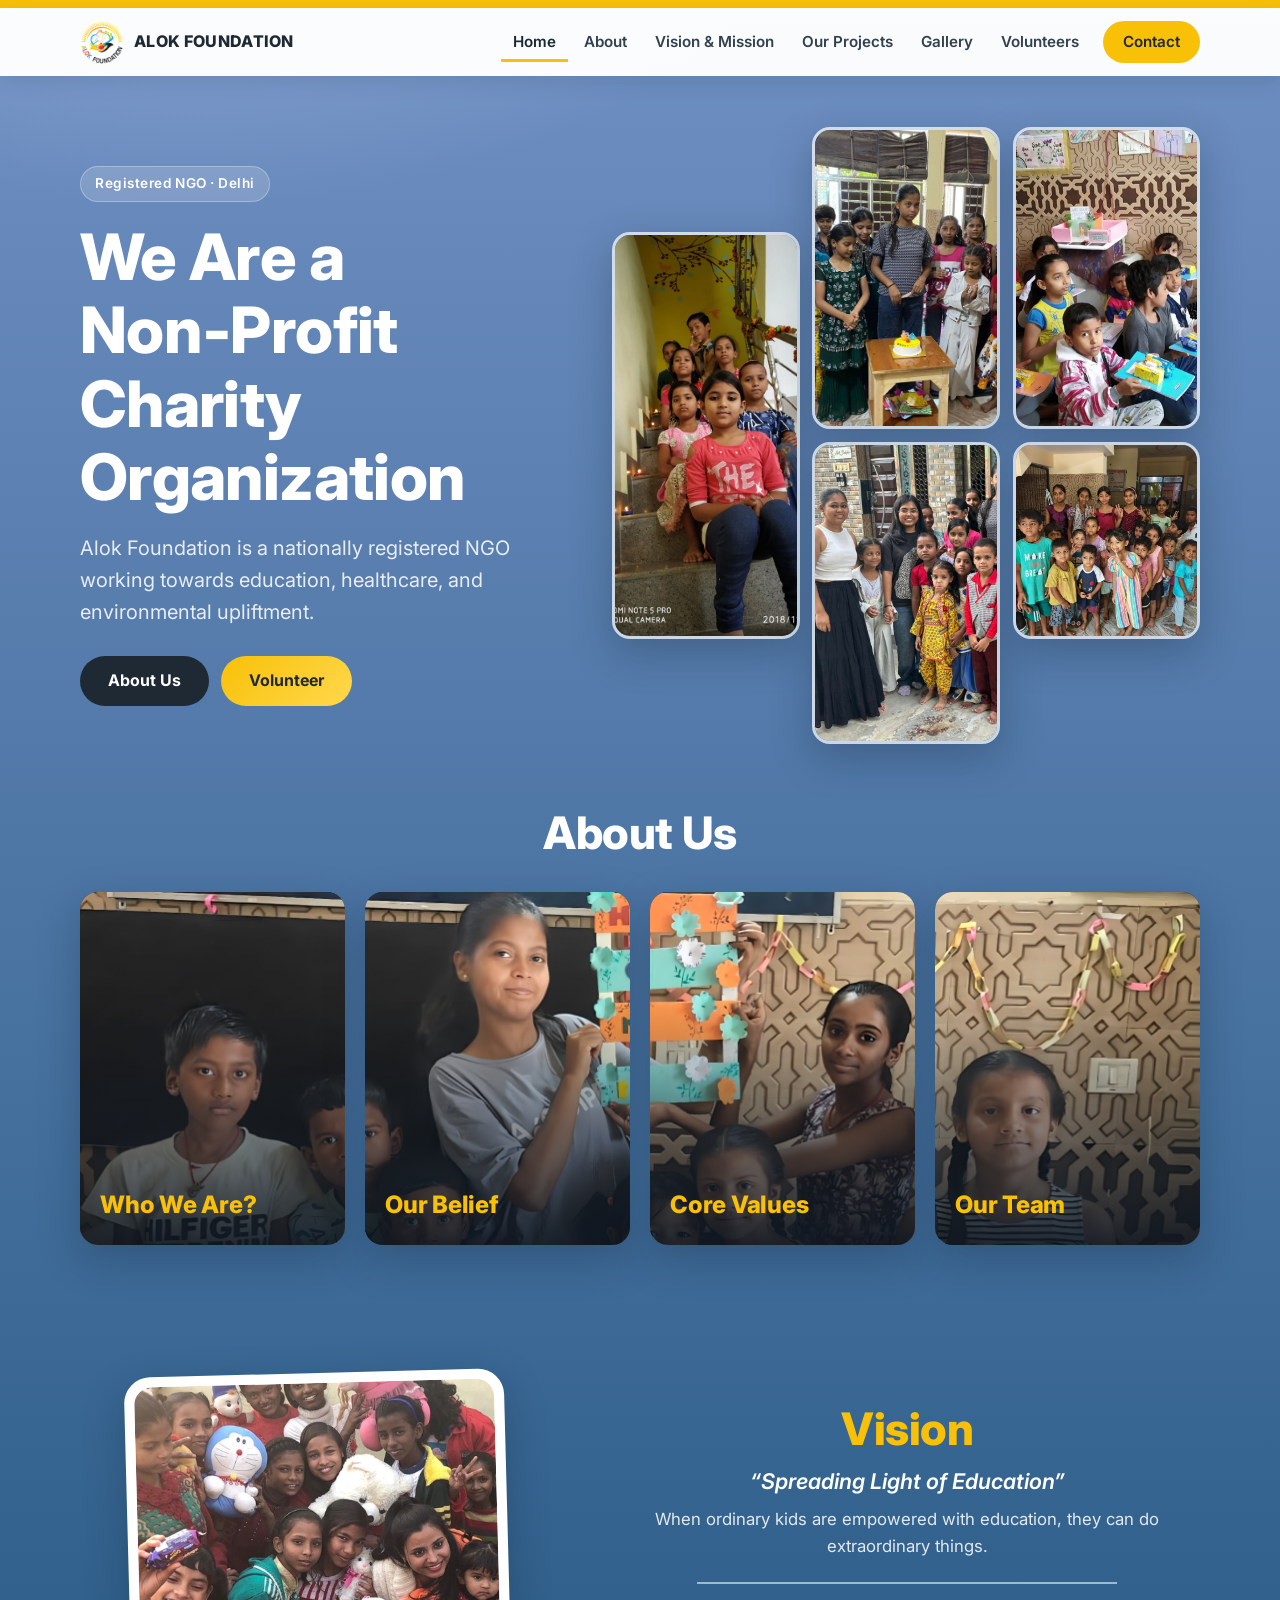
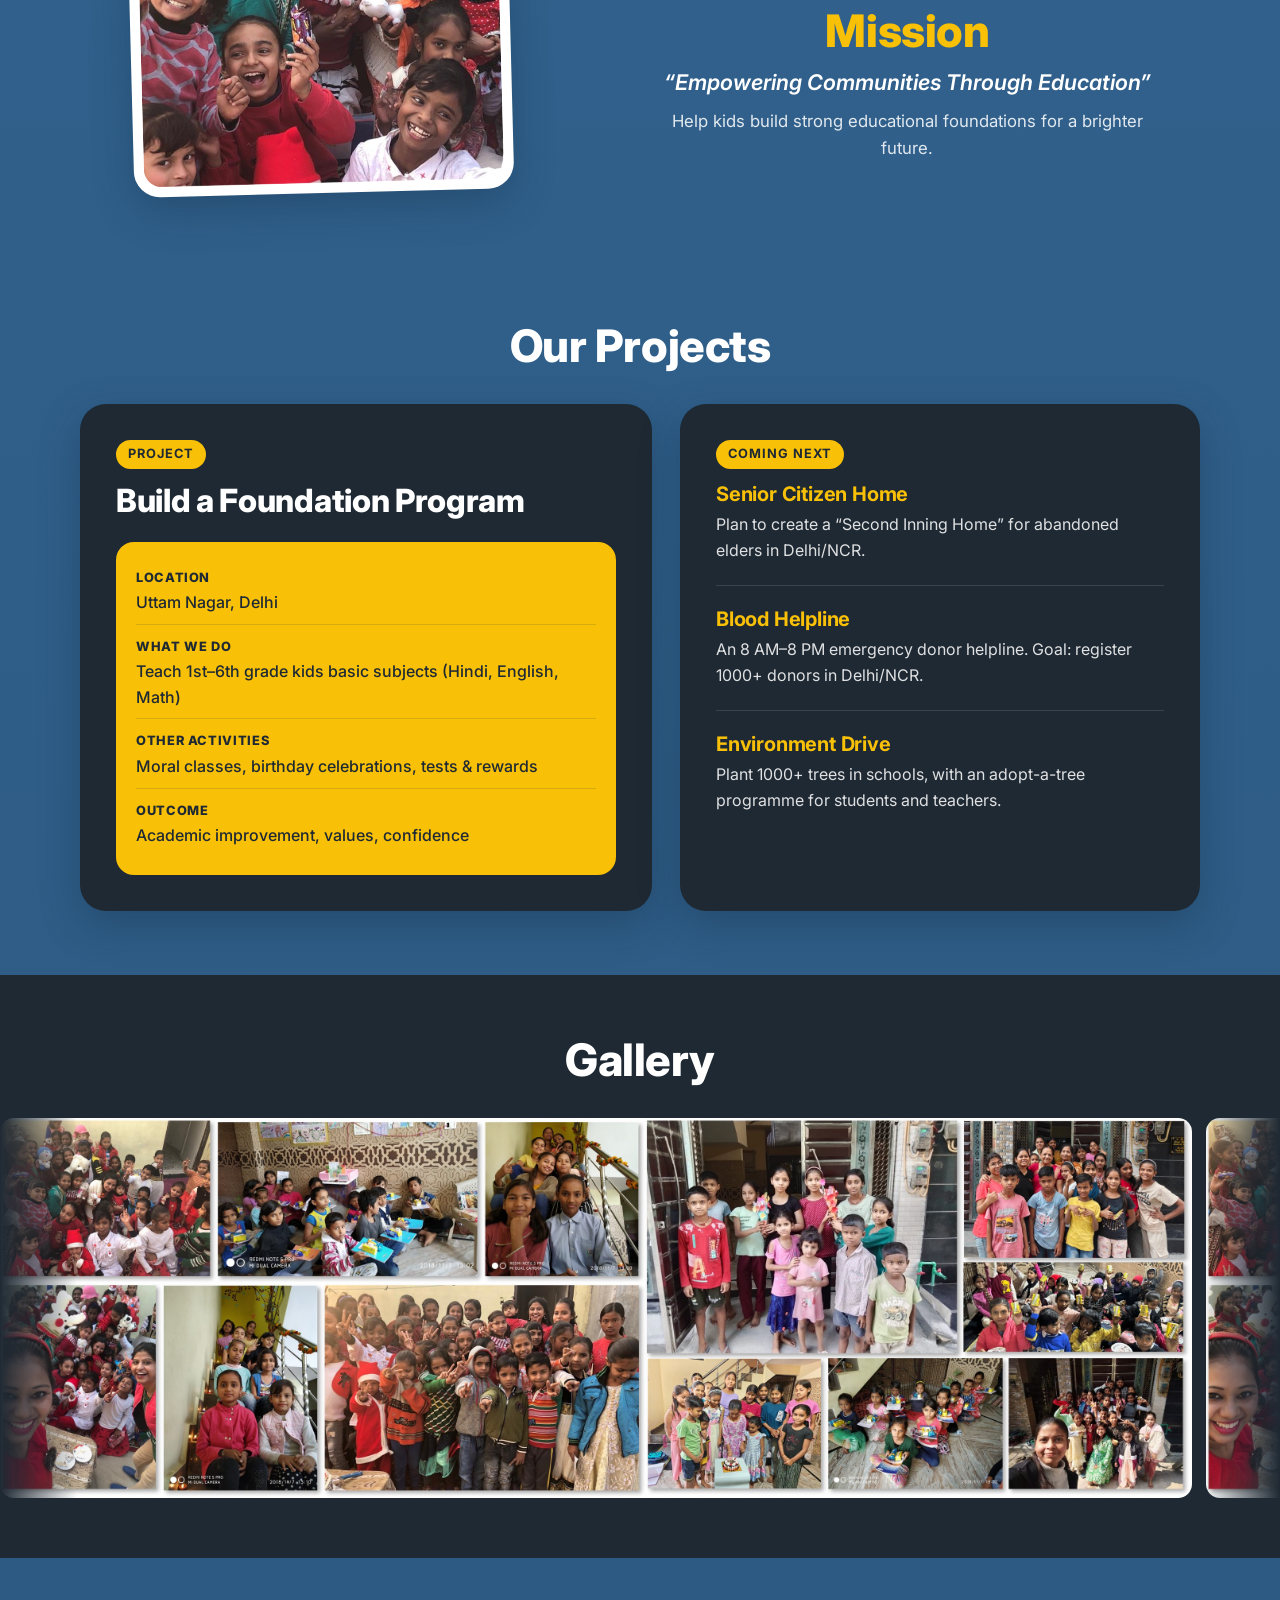
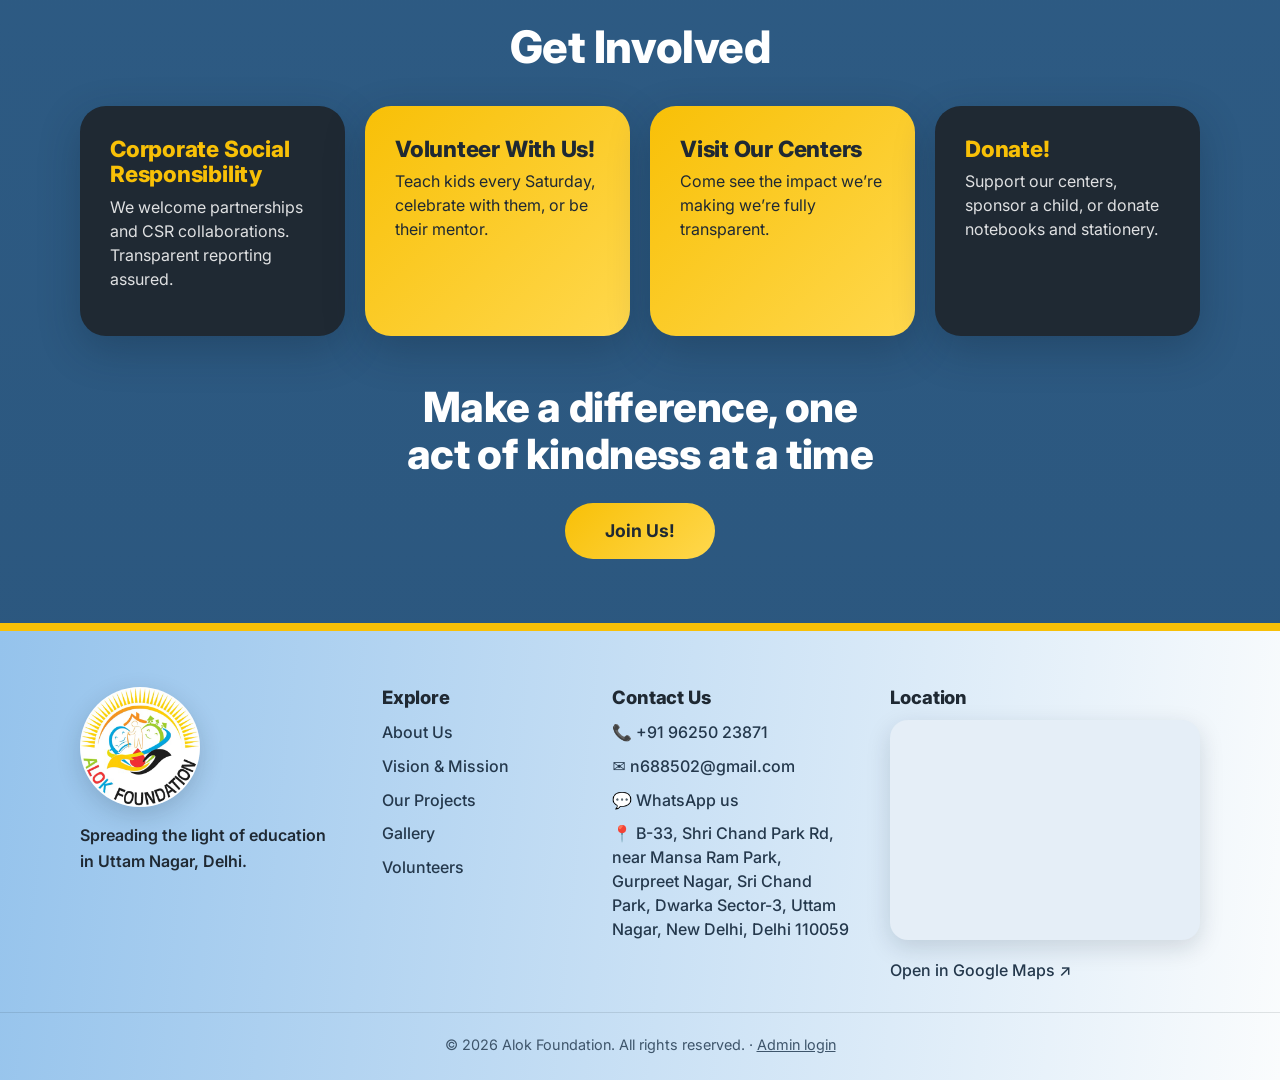
==== index.html @ 51c4b79b "Contact: new phone 096250 23871 and full address (B-33 Shri Chand Park, Uttam Nagar 110059) - Addres" ====
<!DOCTYPE html>
<html lang="en"><head>
  <meta charset="UTF-8">
  <meta name="viewport" content="width=device-width, initial-scale=1">
  <meta name="google-site-verification" content="Nq0ItPw77uLAEprEN1-jQS3la5qF06wULN0gP_DZ230">
  <title>Alok Foundation — Spreading the Light of Education</title>
  <meta name="description" content="Alok Foundation is a nationally registered NGO in Delhi working towards education, healthcare and environmental upliftment for underprivileged children.">
  <meta name="theme-color" content="#30608B">
  <meta name="site-version" content="2026-10-06T04:12:51.352Z">
  <link rel="canonical" href="https://alok-foundation.github.io/">
  <link rel="icon" type="image/jpeg" href="images/logo.jpg" data-img-href="logo">
  <link rel="apple-touch-icon" href="images/icon-192.png">
  <meta property="og:title" content="Alok Foundation">
  <meta property="og:description" content="Spreading the light of education — a non-profit NGO in Uttam Nagar, Delhi.">
  <meta property="og:image" content="https://alok-foundation.github.io/images/vision.jpg">
  <link rel="preconnect" href="https://fonts.googleapis.com">
  <link rel="preconnect" href="https://fonts.gstatic.com" crossorigin="">
  <link href="https://fonts.googleapis.com/css2?family=Inter:wght@400;500;600;700;800&amp;display=swap" rel="stylesheet">
  <script type="application/ld+json">
  {
    "@context": "https://schema.org",
    "@type": "NGO",
    "name": "Alok Foundation",
    "url": "https://alok-foundation.github.io/",
    "logo": "https://alok-foundation.github.io/images/logo.jpg",
    "image": "https://alok-foundation.github.io/images/vision.jpg",
    "description": "A nationally registered NGO in Delhi working towards education, healthcare and environmental upliftment for underprivileged children.",
    "address": { "@type": "PostalAddress", "streetAddress": "B-33, Shri Chand Park Rd, near Mansa Ram Park, Gurpreet Nagar, Sri Chand Park, Dwarka Sector-3, Uttam Nagar", "addressLocality": "New Delhi", "addressRegion": "Delhi", "postalCode": "110059", "addressCountry": "IN" },
    "telephone": "+91-96250-23871",
    "areaServed": "Delhi NCR"
  }
  </script>
  <link rel="stylesheet" href="site.css">
</head>
<body>
  <a class="skip-link" href="#main">Skip to content</a>

  <header class="site-header">
    <div class="top-bar" aria-hidden="true"></div>
    <nav class="navbar container" aria-label="Main">
      <a class="brand" href="#hero">
        <img data-img="logo" src="images/logo.jpg" alt="" width="44" height="44">
        <span>Alok Foundation</span>
      </a>
      <button class="nav-toggle" aria-label="Open menu" aria-expanded="false" aria-controls="nav-menu">
        <span></span><span></span><span></span>
      </button>
      <ul class="nav-menu" id="nav-menu">
        <li><a href="#hero">Home</a></li>
        <li><a href="#about">About</a></li>
        <li><a href="#vision-mission">Vision &amp; Mission</a></li>
        <li><a href="#projects">Our Projects</a></li>
        <li><a href="#gallery">Gallery</a></li>
        <li><a href="#volunteers">Volunteers</a></li>
        <li><a href="#contacts" class="nav-cta">Contact</a></li>
      </ul>
    </nav>
  </header>

  <main id="main">
    <!-- Hero -->
    <section id="hero" class="hero">
      <div class="container hero-grid">
        <div class="hero-text">
          <p data-edit="heroEyebrow" class="eyebrow">Registered NGO · Delhi</p>
          <h1 data-edit="heroTitle">We Are a Non‑Profit Charity Organization</h1>
          <p data-edit="heroLead" class="lead">Alok Foundation is a nationally registered NGO working towards education, healthcare, and environmental upliftment.</p>
          <div class="btn-row">
            <a data-link="btnAbout" class="btn btn-dark" href="#about">About Us</a>
            <a data-link="btnVolunteer" class="btn btn-yellow" href="#volunteers">Volunteer</a>
          </div>
        </div>
        <div class="hero-photos" aria-label="Photos of children at our centre">
          <img class="p1" data-img="hero1" src="images/hero-1.jpg" alt="Children celebrating at the centre" width="750" height="1000" fetchpriority="high">
          <img class="p2" data-img="hero2" src="images/hero-2.jpg" alt="Kids with a birthday cake" width="900" height="675">
          <img class="p3" data-img="hero3" src="images/hero-3.jpg" alt="Students in class" width="900" height="534">
          <img class="p4" data-img="hero4" src="images/hero-4.jpg" alt="Volunteer with a group of children" width="678" height="900">
          <img class="p5" data-img="hero5" src="images/hero-5.jpg" alt="Group photo of the children" width="900" height="675">
        </div>
      </div>
    </section>

    <!-- About -->
    <section id="about" class="section">
      <div class="container">
        <h2 data-edit="aboutTitle" class="section-title">About Us</h2>
        <div class="about-grid">
          <article class="about-card">
            <img data-img="aboutWho" src="images/about-who.jpg" alt="" loading="lazy" width="531" height="900">
            <div class="about-body">
              <h3 data-edit="whoTitle">Who We Are?</h3>
              <p data-edit="whoText">Alok Foundation, a non-profit organization, uplifts underprivileged children through education, healthcare, and development programs.</p>
            </div>
          </article>
          <article class="about-card">
            <img data-img="aboutBelief" src="images/about-belief.jpg" alt="" loading="lazy" width="531" height="900">
            <div class="about-body">
              <h3 data-edit="beliefTitle">Our Belief</h3>
              <p data-edit="beliefText">“Don’t worry, the world will change on its own you change one life, one thought.” - Sushmita Sen</p>
            </div>
          </article>
          <article class="about-card">
            <img data-img="aboutValues" src="images/about-values.jpg" alt="" loading="lazy" width="531" height="900">
            <div class="about-body">
              <h3 data-edit="valuesTitle">Core Values</h3>
              <p data-edit="valuesText">Transparency, Compassion, Integrity, Community Upliftment.</p>
            </div>
          </article>
          <article class="about-card">
            <img data-img="aboutTeam" src="images/about-team.jpg" alt="" loading="lazy" width="531" height="900">
            <div class="about-body">
              <h3 data-edit="teamTitle">Our Team</h3>
              <p data-edit="teamText">Social workers, educationists, volunteers, and trustees.</p>
            </div>
          </article>
        </div>
      </div>
    </section>

    <!-- Vision & Mission -->
    <section id="vision-mission" class="section">
      <div class="container vm-grid">
        <figure class="vm-photo">
          <img data-img="vision" src="images/vision.jpg" alt="Smiling children holding gifts at the centre" loading="lazy" width="995" height="1100">
        </figure>
        <div class="vm-text">
          <div class="vm-block">
            <h2 data-edit="visionTitle">Vision</h2>
            <p data-edit="visionQuote" class="quote">“Spreading Light of Education”</p>
            <p data-edit="visionText">When ordinary kids are empowered with education, they can do extraordinary things.</p>
          </div>
          <hr>
          <div class="vm-block">
            <h2 data-edit="missionTitle">Mission</h2>
            <p data-edit="missionQuote" class="quote">“Empowering Communities Through Education”</p>
            <p data-edit="missionText">Help kids build strong educational foundations for a brighter future.</p>
          </div>
        </div>
      </div>
    </section>

    <!-- Projects -->
    <section id="projects" class="section">
      <div class="container">
        <h2 data-edit="projectsTitle" class="section-title">Our Projects</h2>
        <div class="projects-grid">
          <article class="card card-dark project-main">
            <p data-edit="project1Tag" class="tag">PROJECT</p>
            <h3 data-edit="project1Title">Build a Foundation Program</h3>
            <dl class="facts">
              <div><dt data-edit="p1LocationLabel">Location</dt><dd data-edit="p1Location">Uttam Nagar, Delhi</dd></div>
              <div><dt data-edit="p1WhatLabel">What we do</dt><dd data-edit="p1What">Teach 1st–6th grade kids basic subjects (Hindi, English, Math)</dd></div>
              <div><dt data-edit="p1OtherLabel">Other activities</dt><dd data-edit="p1Other">Moral classes, birthday celebrations, tests &amp; rewards</dd></div>
              <div><dt data-edit="p1OutcomeLabel">Outcome</dt><dd data-edit="p1Outcome">Academic improvement, values, confidence</dd></div>
            </dl>
          </article>
          <article class="card card-dark project-list">
            <p data-edit="nextTag" class="tag">Coming next</p>
            <div class="upcoming">
              <h3 data-edit="next1Title">Senior Citizen Home</h3>
              <p data-edit="next1Text">Plan to create a “Second Inning Home” for abandoned elders in Delhi/NCR.</p>
            </div>
            <div class="upcoming">
              <h3 data-edit="next2Title">Blood Helpline</h3>
              <p data-edit="next2Text">An 8 AM–8 PM emergency donor helpline. Goal: register 1000+ donors in Delhi/NCR.</p>
            </div>
            <div class="upcoming">
              <h3 data-edit="next3Title">Environment Drive</h3>
              <p data-edit="next3Text">Plant 1000+ trees in schools, with an adopt-a-tree programme for students and teachers.</p>
            </div>
          </article>
        </div>
      </div>
    </section>

    <!-- Gallery -->
    <section id="gallery" class="gallery">
      <div class="container"><h2 data-edit="galleryTitle" class="section-title">Gallery</h2></div>
      <div class="marquee" aria-label="Photos from our centre">
        <div class="marquee-track" data-gallery="">
          <img src="images/gallery-strip.jpg" alt="Photo 1 from Alok Foundation" loading="lazy">
          <img src="images/gallery-strip.jpg" alt="" aria-hidden="true" loading="lazy">
        </div>
      </div>
    </section>

    <!-- Volunteers -->
    <section id="volunteers" class="section">
      <div class="container">
        <h2 data-edit="involvedTitle" class="section-title">Get Involved</h2>
        <div class="vol-grid">
          <article class="vol-card card-dark">
            <h3 data-edit="csrTitle">Corporate Social Responsibility</h3>
            <p data-edit="csrText">We welcome partnerships and CSR collaborations. Transparent reporting assured.</p>
          </article>
          <article class="vol-card card-yellow">
            <h3 data-edit="volTitle">Volunteer With Us!</h3>
            <p data-edit="volText">Teach kids every Saturday, celebrate with them, or be their mentor.</p>
          </article>
          <article class="vol-card card-yellow">
            <h3 data-edit="visitTitle">Visit Our Centers</h3>
            <p data-edit="visitText">Come see the impact we’re making we’re fully transparent.</p>
          </article>
          <article class="vol-card card-dark">
            <h3 data-edit="donateTitle">Donate!</h3>
            <p data-edit="donateText">Support our centers, sponsor a child, or donate notebooks and stationery.</p>
          </article>
        </div>
        <div class="vol-cta">
          <h2 data-edit="ctaTitle">Make a difference, one act of kindness at a time</h2>
          <a data-link="btnJoin" class="btn btn-yellow btn-lg" href="#contacts">Join Us!</a>
        </div>
      </div>
    </section>
  </main>

  <!-- Contact / footer -->
  <footer id="contacts" class="site-footer">
    <div class="container footer-grid">
      <div class="footer-brand">
        <img data-img="logo" src="images/logo.jpg" alt="Alok Foundation logo" width="120" height="120" loading="lazy">
        <p data-edit="footerTagline">Spreading the light of education in Uttam Nagar, Delhi.</p>
      </div>
      <nav class="footer-col" aria-label="Explore">
        <h3 data-edit="exploreTitle">Explore</h3>
        <ul>
          <li><a href="#about">About Us</a></li>
          <li><a href="#vision-mission">Vision &amp; Mission</a></li>
          <li><a href="#projects">Our Projects</a></li>
          <li><a href="#gallery">Gallery</a></li>
          <li><a href="#volunteers">Volunteers</a></li>
        </ul>
      </nav>
      <div class="footer-col">
        <h3 data-edit="contactTitle">Contact Us</h3>
        <ul>
          <li><a data-href="tel" href="tel:+919625023871">📞 <span data-text="phone">+91 96250 23871</span></a></li>
          <li><a data-href="mailto" href="mailto:n688502@gmail.com">✉️ <span data-text="email">n688502@gmail.com</span></a></li>
          <li data-show="whatsapp"><a data-href="whatsapp" href="https://wa.me/919899617044" target="_blank" rel="noopener">💬 WhatsApp us</a></li>
          <li class="footer-address">📍 <span data-text="address">B-33, Shri Chand Park Rd, near Mansa Ram Park, Gurpreet Nagar, Sri Chand Park, Dwarka Sector-3, Uttam Nagar, New Delhi, Delhi 110059</span></li>
        </ul>
      </div>
      <div class="footer-col footer-map">
        <h3 data-edit="locationTitle">Location</h3>
        <iframe data-map="" title="Map: B-33, Shri Chand Park Rd, near Mansa Ram Park, Gurpreet Nagar, Sri Chand Park, Dwarka Sector-3, Uttam Nagar, New Delhi, Delhi 110059" src="https://maps.google.com/maps?q=B-33%2C%20Shri%20Chand%20Park%20Rd%2C%20near%20Mansa%20Ram%20Park%2C%20Gurpreet%20Nagar%2C%20Sri%20Chand%20Park%2C%20Dwarka%20Sector-3%2C%20Uttam%20Nagar%2C%20New%20Delhi%2C%20Delhi%20110059&amp;z=16&amp;output=embed" loading="lazy" referrerpolicy="no-referrer-when-downgrade"></iframe>
        <a class="map-link" data-href="maplink" href="https://maps.google.com/?q=B-33%2C%20Shri%20Chand%20Park%20Rd%2C%20near%20Mansa%20Ram%20Park%2C%20Gurpreet%20Nagar%2C%20Sri%20Chand%20Park%2C%20Dwarka%20Sector-3%2C%20Uttam%20Nagar%2C%20New%20Delhi%2C%20Delhi%20110059" target="_blank" rel="noopener">Open in Google Maps ↗</a>
      </div>
    </div>
    <p class="copyright">© <span id="year">2026</span> Alok Foundation. All rights reserved. · <a class="admin-link" href="#admin" rel="nofollow">Admin login</a></p>
  </footer>

  <script>
    // Mobile menu: open/close, close on link tap, outside tap, Escape, or when widening the window.
    (function () {
      var toggle = document.querySelector('.nav-toggle');
      var menu = document.getElementById('nav-menu');
      function setOpen(open) {
        menu.classList.toggle('open', open);
        toggle.setAttribute('aria-expanded', String(open));
        toggle.setAttribute('aria-label', open ? 'Close menu' : 'Open menu');
      }
      toggle.addEventListener('click', function (e) { e.stopPropagation(); setOpen(!menu.classList.contains('open')); });
      menu.addEventListener('click', function (e) { if (e.target.closest('a')) setOpen(false); });
      document.addEventListener('click', function (e) { if (!menu.contains(e.target)) setOpen(false); });
      document.addEventListener('keydown', function (e) { if (e.key === 'Escape') setOpen(false); });
      window.addEventListener('resize', function () { if (window.innerWidth > 960) setOpen(false); });
      document.getElementById('year').textContent = new Date().getFullYear();

      // Highlight the menu item of the section on screen (and right away when a menu item is clicked).
      var links = [].slice.call(menu.querySelectorAll('a[href^="#"]'));
      function mark(id) { links.forEach(function (a) { a.classList.toggle('active', a.getAttribute('href') === '#' + id); }); }
      links.forEach(function (a) { a.addEventListener('click', function () { mark(a.getAttribute('href').slice(1)); }); });
      // The active section is the last one whose top has reached the header (or the last one at the very bottom of the page).
      var targets = links.map(function (a) { return document.getElementById(a.getAttribute('href').slice(1)); });
      var lock = 0, ticking = false;
      links.forEach(function (a) { a.addEventListener('click', function () { lock = Date.now() + 1200; }); }); // let the smooth scroll finish
      function update() {
        ticking = false;
        if (Date.now() < lock) return;
        var line = document.querySelector('.site-header').getBoundingClientRect().bottom + 80;
        var current = targets[0];
        targets.forEach(function (t) { if (t && t.getBoundingClientRect().top <= line) current = t; });
        if (window.innerHeight + window.scrollY >= document.documentElement.scrollHeight - 4) current = targets[targets.length - 1];
        if (current) mark(current.id);
      }
      window.addEventListener('scroll', function () { if (!ticking) { ticking = true; requestAnimationFrame(update); } }, { passive: true });
      update();
    })();
  </script>
  <script>
    // Gallery: a seamless, never-ending strip. One "set" = the photos the admin chose; we add as many
    // copies as needed to always fill the screen, then slide by exactly one set and repeat forever.
    (function () {
      var track = document.querySelector("[data-gallery]");
      if (!track) return;
      var timer;
      function build() {
        var originals = [].slice.call(track.querySelectorAll("img:not([aria-hidden])"));
        [].slice.call(track.querySelectorAll("img[aria-hidden]")).forEach(function (img) { img.remove(); });
        var setWidth = track.scrollWidth;
        if (!originals.length || setWidth < 50) return;
        var copies = Math.ceil(track.parentElement.clientWidth / setWidth) + 1;
        for (var c = 0; c < copies; c++) {
          originals.forEach(function (img) {
            var copy = img.cloneNode(false);
            copy.setAttribute("alt", "");
            copy.setAttribute("aria-hidden", "true");
            copy.removeAttribute("loading");
            track.appendChild(copy);
          });
        }
        track.style.setProperty("--shift", -setWidth + "px");
        track.style.setProperty("--dur", Math.max(25, setWidth / 40) + "s"); // ~40px per second, any number of photos
      }
      function rebuild() { clearTimeout(timer); timer = setTimeout(build, 150); }
      [].slice.call(track.querySelectorAll("img:not([aria-hidden])")).forEach(function (img) {
        img.loading = "eager"; // measure real widths straight away
        if (!img.complete) img.addEventListener("load", rebuild);
      });
      window.addEventListener("resize", rebuild);
      window.addEventListener("load", rebuild);
      window.__afGallery = build; // the admin editor calls this after changing the gallery
      build();
    })();
  </script>
  <script>
    // Admin: "Admin login" (or opening the page with #admin) loads the editor. Visitors never download it.
    (function () {
      function loadEditor() {
        if (window.__afEditor) return;
        window.__afEditor = true;
        var v = Date.now();
        var css = document.createElement("link"); css.rel = "stylesheet"; css.href = "admin/editor.css?v=" + v; document.head.appendChild(css);
        var js = document.createElement("script"); js.src = "admin/editor.js?v=" + v; document.body.appendChild(js);
      }
      function openAdmin(e) {
        if (e) e.preventDefault();
        if (window.__afOpenLogin) window.__afOpenLogin(); // editor already loaded: just show the login box again
        else loadEditor();
      }
      document.querySelector(".admin-link").addEventListener("click", openAdmin);
      window.addEventListener("hashchange", function () { if (location.hash === "#admin") openAdmin(); });
      if (location.hash === "#admin" || sessionStorage.getItem("af-admin-token")) loadEditor();
    })();
  </script>





</body></html>
---- site.css ----
/* Alok Foundation — one responsive stylesheet for phones, tablets and laptops.
   Mobile-first: the base styles are for phones; wider screens are layered on with min-width queries. */

:root {
  --yellow: #F8C007;
  --yellow-2: #FFD84D;
  --navy: #1F2933;
  --navy-2: #2A3642;
  --blue: #30608B;
  --blue-mid: #3F5B7A;
  --blue-light: #D3E8FF;
  --sky: #95C3EC;
  --white: #FFFFFF;
  --text-soft: rgba(255, 255, 255, 0.86);
  --radius: 18px;
  --radius-lg: 26px;
  --shadow: 0 14px 40px rgba(16, 32, 52, 0.28);
  --header-h: 68px;
  --gutter: clamp(16px, 4vw, 40px);
}

*, *::before, *::after { box-sizing: border-box; }
html { scroll-behavior: smooth; scroll-padding-top: calc(var(--header-h) + 8px); -webkit-text-size-adjust: 100%; }
body {
  margin: 0;
  font-family: "Inter", system-ui, -apple-system, "Segoe UI", Roboto, sans-serif;
  font-size: 16px;
  line-height: 1.6;
  color: var(--white);
  background:
    radial-gradient(1100px 700px at 15% -5%, #94AEDA 0%, rgba(148, 174, 218, 0) 60%),
    linear-gradient(180deg, #6F8FC2 0%, var(--blue) 38%, #2B567D 100%);
  background-color: var(--blue);
  overflow-x: hidden;
}
img { max-width: 100%; height: auto; display: block; }
a { color: inherit; }
h1, h2, h3 { line-height: 1.15; margin: 0; letter-spacing: -0.01em; }
p { margin: 0; }

.container { width: 100%; max-width: 1200px; margin: 0 auto; padding-inline: var(--gutter); }
.section { padding-block: clamp(36px, 5vw, 64px); }
/* Menu links land with the section heading just under the header (not after a block of empty padding). */
.section, .gallery { scroll-margin-top: calc(-1 * clamp(12px, 3.2vw, 40px)); }
.section-title { text-align: center; font-size: clamp(1.9rem, 4.5vw, 2.8rem); font-weight: 800; margin-bottom: clamp(18px, 3vw, 32px); }

.skip-link { position: absolute; left: -999px; top: 8px; z-index: 100; background: var(--yellow); color: var(--navy); padding: 8px 14px; border-radius: 8px; font-weight: 700; }
.skip-link:focus { left: 8px; }
:focus-visible { outline: 3px solid var(--yellow); outline-offset: 3px; border-radius: 6px; }

/* ---------------------------------------------------------------- buttons */
.btn {
  display: inline-flex; align-items: center; justify-content: center;
  min-height: 48px; padding: 12px 28px; border-radius: 999px;
  font-weight: 700; font-size: 1rem; text-decoration: none;
  transition: transform .15s ease, box-shadow .15s ease, background-color .15s ease;
}
.btn:hover { transform: translateY(-2px); box-shadow: 0 10px 24px rgba(0, 0, 0, .22); }
.btn-dark { background: var(--navy); color: var(--white); }
.btn-yellow { background: linear-gradient(135deg, var(--yellow), var(--yellow-2)); color: var(--navy); }
.btn-lg { min-height: 56px; padding-inline: 40px; font-size: 1.1rem; }

/* ----------------------------------------------------------------- header */
.site-header { position: sticky; top: 0; z-index: 50; }
.top-bar { height: 8px; background: var(--yellow); }
.navbar {
  height: var(--header-h);
  display: flex; align-items: center; justify-content: space-between; gap: 16px;
  background: rgba(255, 255, 255, 0.97);
  box-shadow: 0 6px 20px rgba(16, 32, 52, 0.12);
  max-width: none;
  position: relative;
}
.brand { display: flex; align-items: center; gap: 10px; text-decoration: none; color: var(--navy); font-weight: 800; letter-spacing: .02em; text-transform: uppercase; font-size: 1rem; white-space: nowrap; }
.brand img { width: 44px; height: 44px; border-radius: 50%; object-fit: cover; }

.nav-toggle { display: inline-flex; flex-direction: column; justify-content: center; gap: 5px; width: 46px; height: 46px; padding: 0 11px; border: 0; border-radius: 12px; background: var(--navy); cursor: pointer; }
.nav-toggle span { display: block; height: 2.5px; border-radius: 2px; background: var(--white); transition: transform .2s ease, opacity .2s ease; }
.nav-toggle[aria-expanded="true"] span:nth-child(1) { transform: translateY(7.5px) rotate(45deg); }
.nav-toggle[aria-expanded="true"] span:nth-child(2) { opacity: 0; }
.nav-toggle[aria-expanded="true"] span:nth-child(3) { transform: translateY(-7.5px) rotate(-45deg); }

.nav-menu {
  list-style: none; margin: 0; padding: 10px var(--gutter) 18px;
  position: absolute; top: 100%; left: 0; right: 0;
  background: var(--white); box-shadow: 0 18px 30px rgba(16, 32, 52, 0.18);
  display: grid; gap: 2px;
  opacity: 0; visibility: hidden; transform: translateY(-8px);
  transition: opacity .2s ease, transform .2s ease, visibility .2s;
}
.nav-menu.open { opacity: 1; visibility: visible; transform: none; }
.nav-menu a { display: block; padding: 12px 10px; border-radius: 10px; color: var(--navy); text-decoration: none; font-weight: 600; }
.nav-menu a:hover { background: #F1F5FA; }
.nav-menu .nav-cta { background: var(--yellow); text-align: center; margin-top: 6px; }
.nav-menu a.active:not(.nav-cta) { background: #EAF2FB; color: var(--blue); }

@media (min-width: 961px) {
  .navbar { padding-inline: max(var(--gutter), calc((100vw - 1200px) / 2 + var(--gutter))); }
  .nav-toggle { display: none; }
  .nav-menu { position: static; display: flex; align-items: center; gap: 4px; padding: 0; background: none; box-shadow: none; opacity: 1; visibility: visible; transform: none; }
  .nav-menu a { padding: 8px 12px; font-size: .95rem; color: #33414F; }
  .nav-menu a:hover { color: var(--navy); background: #F1F5FA; }
  .nav-menu a.active:not(.nav-cta) { color: var(--navy); background: none; box-shadow: inset 0 -3px 0 var(--yellow); border-radius: 0; }
  .nav-menu .nav-cta { margin: 0 0 0 8px; padding: 9px 20px; border-radius: 999px; color: var(--navy); }
  .nav-menu .nav-cta:hover { background: var(--yellow-2); }
}

/* ------------------------------------------------------------------- hero */
.hero { padding-block: clamp(24px, 4vw, 56px) clamp(20px, 2.5vw, 32px); }
.hero + .section { padding-top: clamp(20px, 2.5vw, 32px); }
.hero-grid { display: grid; gap: 40px; align-items: center; }
.eyebrow { display: inline-block; padding: 6px 14px; border-radius: 999px; background: rgba(255, 255, 255, .16); border: 1px solid rgba(255, 255, 255, .28); font-size: .85rem; font-weight: 600; letter-spacing: .04em; margin-bottom: 18px; }
.hero h1 { font-size: clamp(2.2rem, 7.5vw, 4rem); font-weight: 800; }
.lead { margin-top: 18px; font-size: clamp(1.05rem, 2.6vw, 1.25rem); color: var(--text-soft); max-width: 34rem; }
.btn-row { display: flex; flex-wrap: wrap; gap: 12px; margin-top: 28px; }

/* A balanced photo mosaic: 2 columns on phones, a staggered 3-column collage on wide screens. */
.hero-photos { display: grid; grid-template-columns: 1fr 1fr; gap: 10px; }
.hero-photos img { width: 100%; height: 100%; object-fit: cover; border-radius: var(--radius); box-shadow: var(--shadow); border: 3px solid rgba(255, 255, 255, .7); }
.hero-photos .p1 { grid-row: span 2; aspect-ratio: auto; }
.hero-photos .p2, .hero-photos .p3 { aspect-ratio: 4 / 3; }
.hero-photos .p4, .hero-photos .p5 { aspect-ratio: 4 / 3; }

@media (min-width: 900px) {
  .hero-grid { grid-template-columns: 0.9fr 1.1fr; gap: clamp(32px, 4vw, 56px); }
  .hero-photos { grid-template-columns: repeat(3, 1fr); grid-template-rows: repeat(6, clamp(72px, 7.2vw, 104px)); gap: clamp(10px, 1vw, 14px); }
  .hero-photos .p1 { grid-column: 1; grid-row: 2 / span 4; }
  .hero-photos .p2 { grid-column: 2; grid-row: 1 / span 3; aspect-ratio: auto; }
  .hero-photos .p3 { grid-column: 3; grid-row: 1 / span 3; aspect-ratio: auto; }
  .hero-photos .p4 { grid-column: 2; grid-row: 4 / span 3; aspect-ratio: auto; }
  .hero-photos .p5 { grid-column: 3; grid-row: 4 / span 2; aspect-ratio: auto; }
}

/* ------------------------------------------------------------------ about */
.about-grid { display: grid; grid-template-columns: repeat(2, 1fr); gap: 14px; }
.about-card { position: relative; overflow: hidden; border-radius: var(--radius); aspect-ratio: 3 / 4; box-shadow: var(--shadow); background: var(--navy); }
.about-card img { position: absolute; inset: 0; width: 100%; height: 100%; object-fit: cover; transition: transform .5s ease; }
.about-card::after { content: ""; position: absolute; inset: 0; background: linear-gradient(180deg, rgba(0, 0, 0, 0) 30%, rgba(13, 22, 32, .92) 100%); }
.about-body { position: absolute; left: 0; right: 0; bottom: 0; z-index: 1; padding: 14px; }
.about-body h3 { color: var(--yellow); font-size: clamp(1.05rem, 3.4vw, 1.5rem); font-weight: 800; }
.about-body p { margin-top: 6px; font-size: .85rem; line-height: 1.45; color: var(--text-soft); }
@media (max-width: 420px) { .about-body p { display: none; } .about-grid { gap: 10px; } }

@media (min-width: 900px) {
  .about-grid { grid-template-columns: repeat(4, 1fr); gap: 20px; }
  .about-body { padding: 20px; }
  .about-body p { font-size: .95rem; }
  /* On laptops the text slides up on hover; on touch screens it is always visible. */
  @media (hover: hover) {
    .about-body p { max-height: 0; opacity: 0; overflow: hidden; transition: max-height .35s ease, opacity .35s ease; }
    .about-card:hover .about-body p, .about-card:focus-within .about-body p { max-height: 10rem; opacity: 1; }
    .about-card:hover img { transform: scale(1.05); }
  }
}

/* ------------------------------------------------------- vision & mission */
.vm-grid { display: grid; gap: 28px; align-items: center; }
.vm-photo { margin: 0; justify-self: center; max-width: 420px; width: 100%; padding: 10px; background: var(--white); border-radius: var(--radius-lg); box-shadow: var(--shadow); transform: rotate(-1.5deg); }
.vm-photo img { border-radius: calc(var(--radius-lg) - 8px); width: 100%; aspect-ratio: 9 / 10; object-fit: cover; }
.vm-text { text-align: center; }
.vm-block h2 { color: var(--yellow); font-size: clamp(2rem, 5vw, 2.8rem); font-weight: 800; }
.vm-block .quote { margin-top: 8px; font-style: italic; font-size: clamp(1.1rem, 2.6vw, 1.35rem); font-weight: 600; }
.vm-block p:not(.quote) { margin: 8px auto 0; max-width: 32rem; color: var(--text-soft); font-size: 1.05rem; }
.vm-text hr { border: 0; height: 2px; background: rgba(255, 255, 255, .55); margin: 22px auto; max-width: 420px; }
@media (min-width: 900px) { .vm-grid { grid-template-columns: 0.9fr 1.1fr; gap: 56px; } .vm-photo { max-width: 380px; } }

/* --------------------------------------------------------------- projects */
.projects-grid { display: grid; gap: 20px; }
.card { border-radius: var(--radius-lg); padding: clamp(22px, 4vw, 36px); box-shadow: var(--shadow); }
.card-dark { background: var(--navy); color: var(--white); }
.card-yellow { background: linear-gradient(135deg, var(--yellow), var(--yellow-2)); color: var(--navy); }
.tag { display: inline-block; font-size: .8rem; font-weight: 700; letter-spacing: .08em; text-transform: uppercase; color: var(--navy); background: var(--yellow); padding: 4px 12px; border-radius: 999px; margin-bottom: 14px; }
.project-main h3 { font-size: clamp(1.5rem, 4vw, 2rem); font-weight: 800; }
.facts { margin: 22px 0 0; display: grid; gap: 4px; background: var(--yellow); color: var(--navy); border-radius: var(--radius); padding: 18px 20px; }
.facts div { padding: 8px 0; border-bottom: 1px solid rgba(31, 41, 51, .15); }
.facts div:last-child { border-bottom: 0; }
.facts dt { font-size: .8rem; font-weight: 800; text-transform: uppercase; letter-spacing: .05em; }
.facts dd { margin: 2px 0 0; font-weight: 500; }
.upcoming + .upcoming { margin-top: 22px; padding-top: 22px; border-top: 1px solid rgba(255, 255, 255, .12); }
.upcoming h3 { color: var(--yellow); font-size: 1.25rem; font-weight: 700; }
.upcoming p { margin-top: 6px; color: var(--text-soft); }
@media (min-width: 900px) { .projects-grid { grid-template-columns: 1.1fr 1fr; gap: 28px; } }

/* ---------------------------------------------------------------- gallery */
.gallery { background: var(--navy); padding-block: clamp(36px, 5vw, 60px); }
.marquee { overflow: hidden; -webkit-mask-image: linear-gradient(90deg, transparent, #000 6%, #000 94%, transparent); mask-image: linear-gradient(90deg, transparent, #000 6%, #000 94%, transparent); }
.marquee-track { display: flex; width: max-content; animation: marquee var(--dur, 60s) linear infinite; will-change: transform; }
.marquee-track img { height: clamp(200px, 32vw, 380px); width: auto; max-width: none; margin-right: 14px; border-radius: 14px; }
.marquee:hover .marquee-track { animation-play-state: paused; }
@keyframes marquee { from { transform: translateX(0); } to { transform: translateX(var(--shift, -50%)); } }
@media (prefers-reduced-motion: reduce) {
  html { scroll-behavior: auto; }
  .marquee { overflow-x: auto; }
  .marquee-track { animation: none; }
}

/* ------------------------------------------------------------- volunteers */
.vol-grid { display: grid; grid-template-columns: repeat(2, 1fr); gap: 14px; }
.vol-card { border-radius: var(--radius-lg); padding: clamp(18px, 3.5vw, 30px); box-shadow: var(--shadow); display: flex; flex-direction: column; gap: 8px; min-height: 170px; }
.vol-card h3 { font-size: clamp(1.05rem, 3vw, 1.4rem); font-weight: 800; }
.vol-card.card-dark h3 { color: var(--yellow); }
.vol-card p { font-size: clamp(.85rem, 2.4vw, 1rem); line-height: 1.5; }
.vol-card.card-dark p { color: var(--text-soft); }
@media (max-width: 420px) { .vol-grid { grid-template-columns: 1fr; } .vol-card { min-height: 0; } }
@media (min-width: 900px) { .vol-grid { grid-template-columns: repeat(4, 1fr); gap: 20px; } .vol-card { min-height: 230px; } }
.vol-cta { margin-top: clamp(28px, 4.5vw, 48px); text-align: center; }
.vol-cta h2 { font-size: clamp(1.6rem, 4.6vw, 2.6rem); font-weight: 800; max-width: 22ch; margin: 0 auto 24px; text-wrap: balance; }

/* ---------------------------------------------------------------- footer */
.site-footer { background: linear-gradient(96deg, var(--sky) 0%, #FAFCFD 100%); color: var(--navy); padding-top: clamp(36px, 5vw, 56px); border-top: 8px solid var(--yellow); }
.footer-grid { display: grid; gap: 32px; grid-template-columns: 1fr 1fr; }
.footer-brand { grid-column: 1 / -1; display: flex; align-items: center; gap: 16px; }
.footer-brand img { width: 88px; height: 88px; border-radius: 50%; object-fit: cover; box-shadow: 0 8px 24px rgba(16, 32, 52, .18); flex-shrink: 0; }
.footer-brand p { font-weight: 600; max-width: 18rem; }
.footer-col h3 { font-size: 1.15rem; font-weight: 800; margin-bottom: 12px; }
.footer-col ul { list-style: none; margin: 0; padding: 0; display: grid; gap: 8px; }
.footer-col a { text-decoration: none; font-weight: 500; color: #24384C; overflow-wrap: anywhere; }
.footer-col a:hover { color: var(--blue); text-decoration: underline; }
.footer-map { grid-column: 1 / -1; }
.footer-map iframe { width: 100%; height: 220px; border: 0; border-radius: var(--radius); box-shadow: 0 8px 24px rgba(16, 32, 52, .15); background: #E5EEF7; }
.map-link { display: inline-block; margin-top: 10px; font-weight: 600; color: var(--blue); }
.copyright { text-align: center; font-size: .9rem; color: #3E556B; padding: 20px var(--gutter) 24px; margin-top: 28px; border-top: 1px solid rgba(31, 41, 51, .12); }
@media (max-width: 520px) { .footer-grid { grid-template-columns: 1fr; } .footer-col a { overflow-wrap: normal; } }
@media (min-width: 900px) {
  .footer-grid { grid-template-columns: 1.1fr .8fr 1fr 1.3fr; gap: 40px; align-items: start; }
  .footer-brand { grid-column: auto; flex-direction: column; align-items: flex-start; }
  .footer-brand img { width: 120px; height: 120px; }
  .footer-map { grid-column: auto; }
}

.footer-address { color: #24384C; font-weight: 500; line-height: 1.5; }
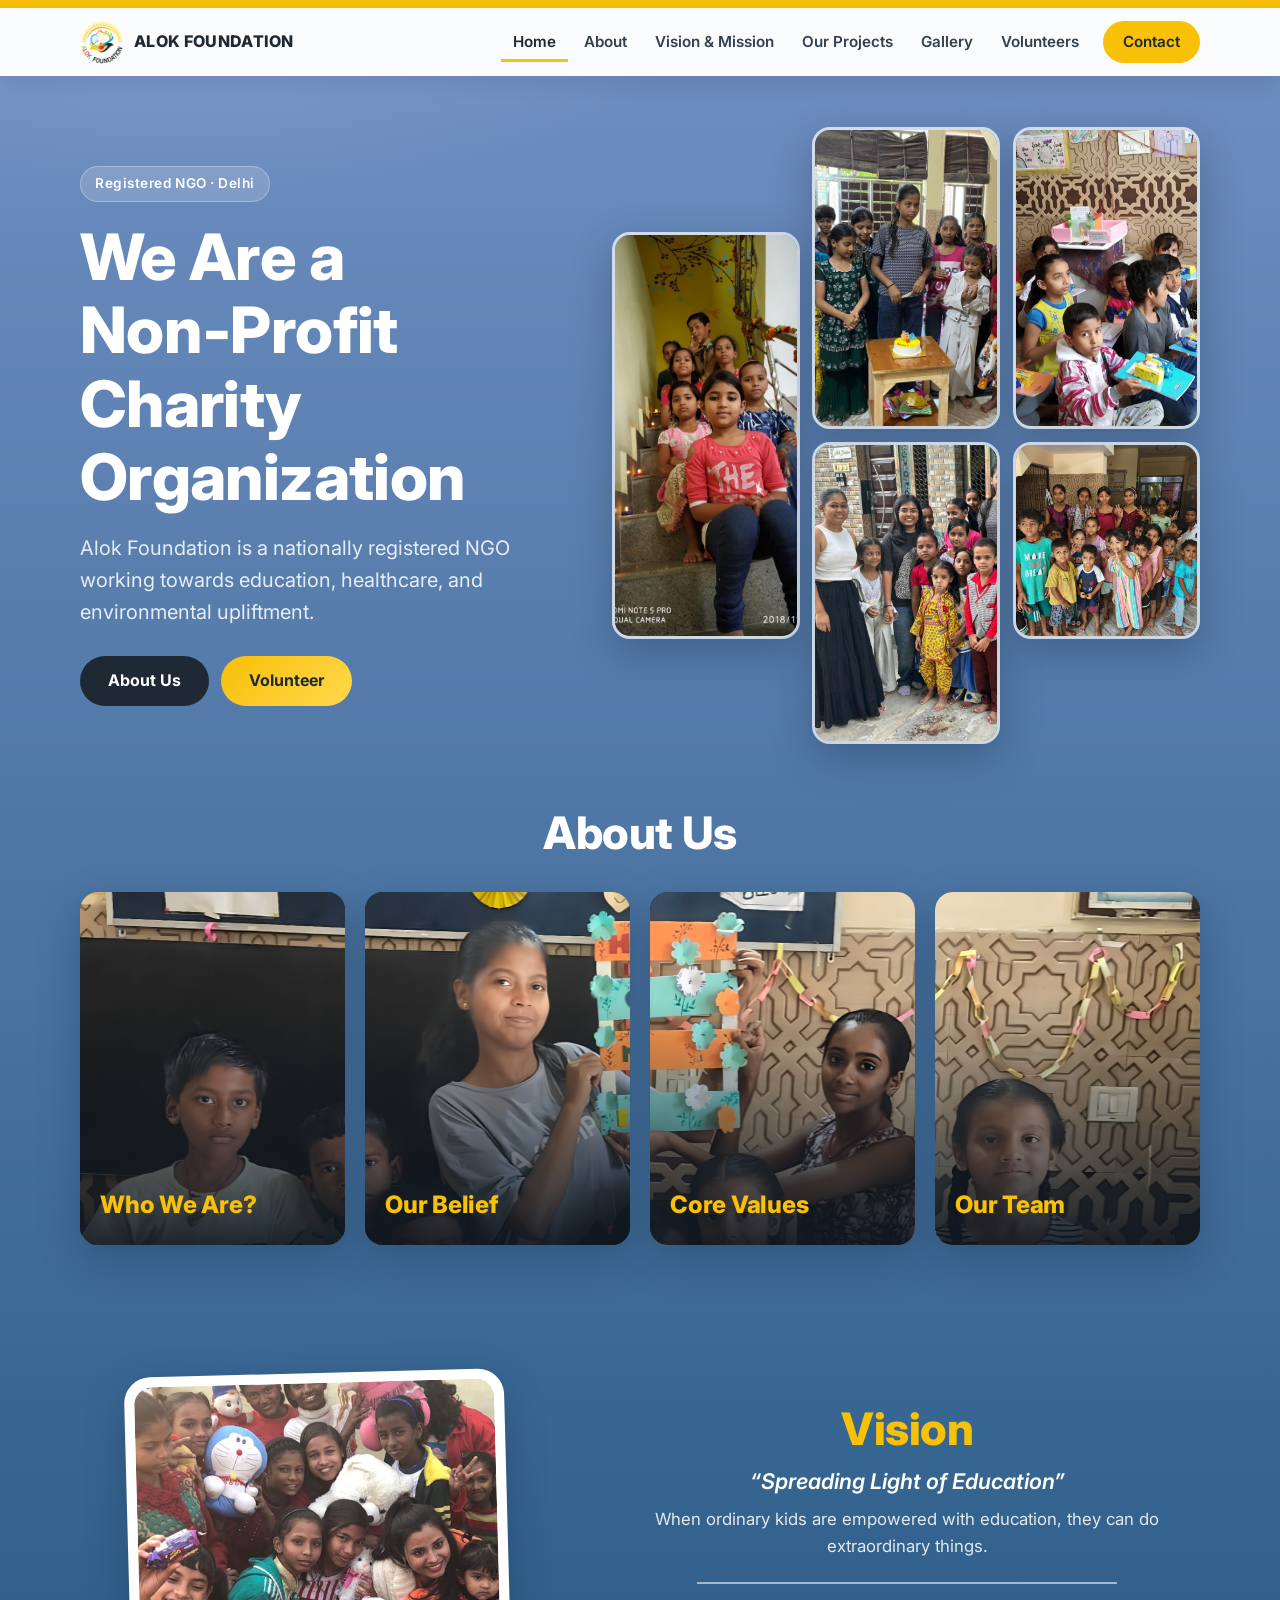
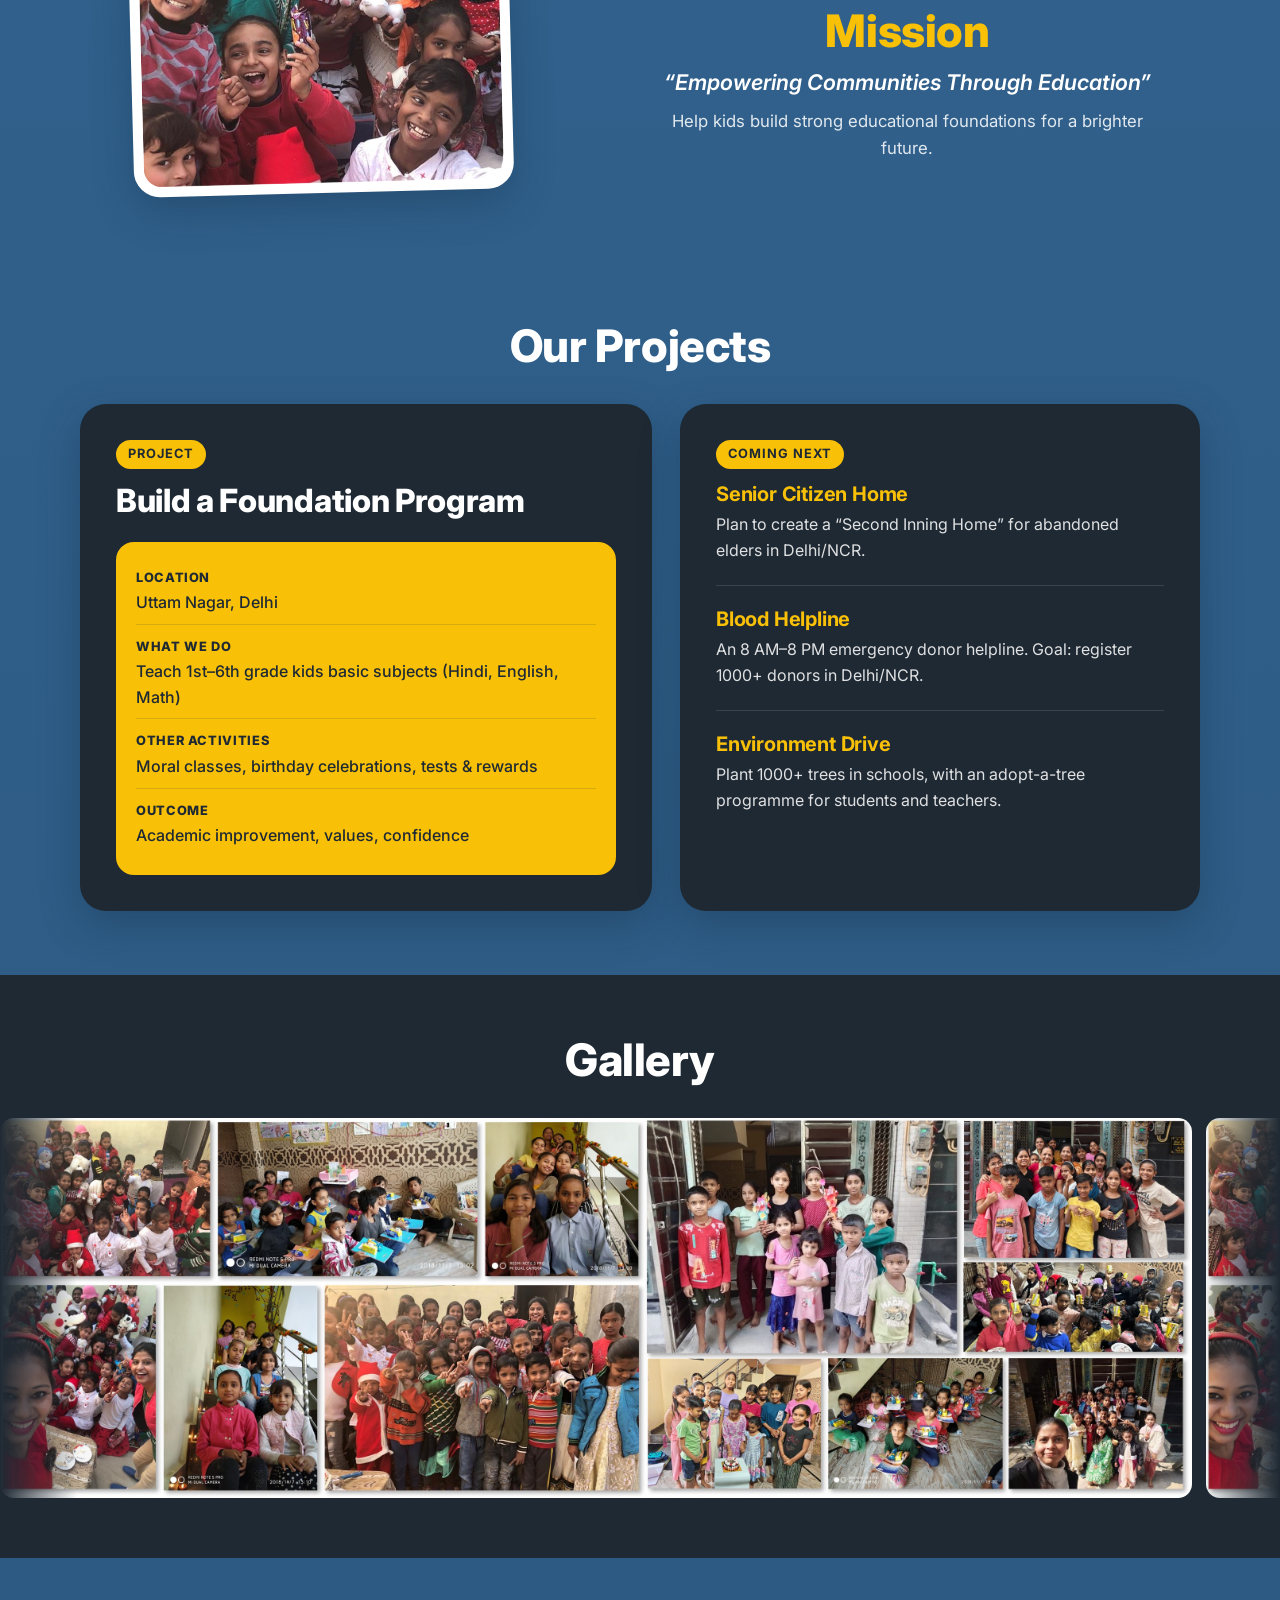
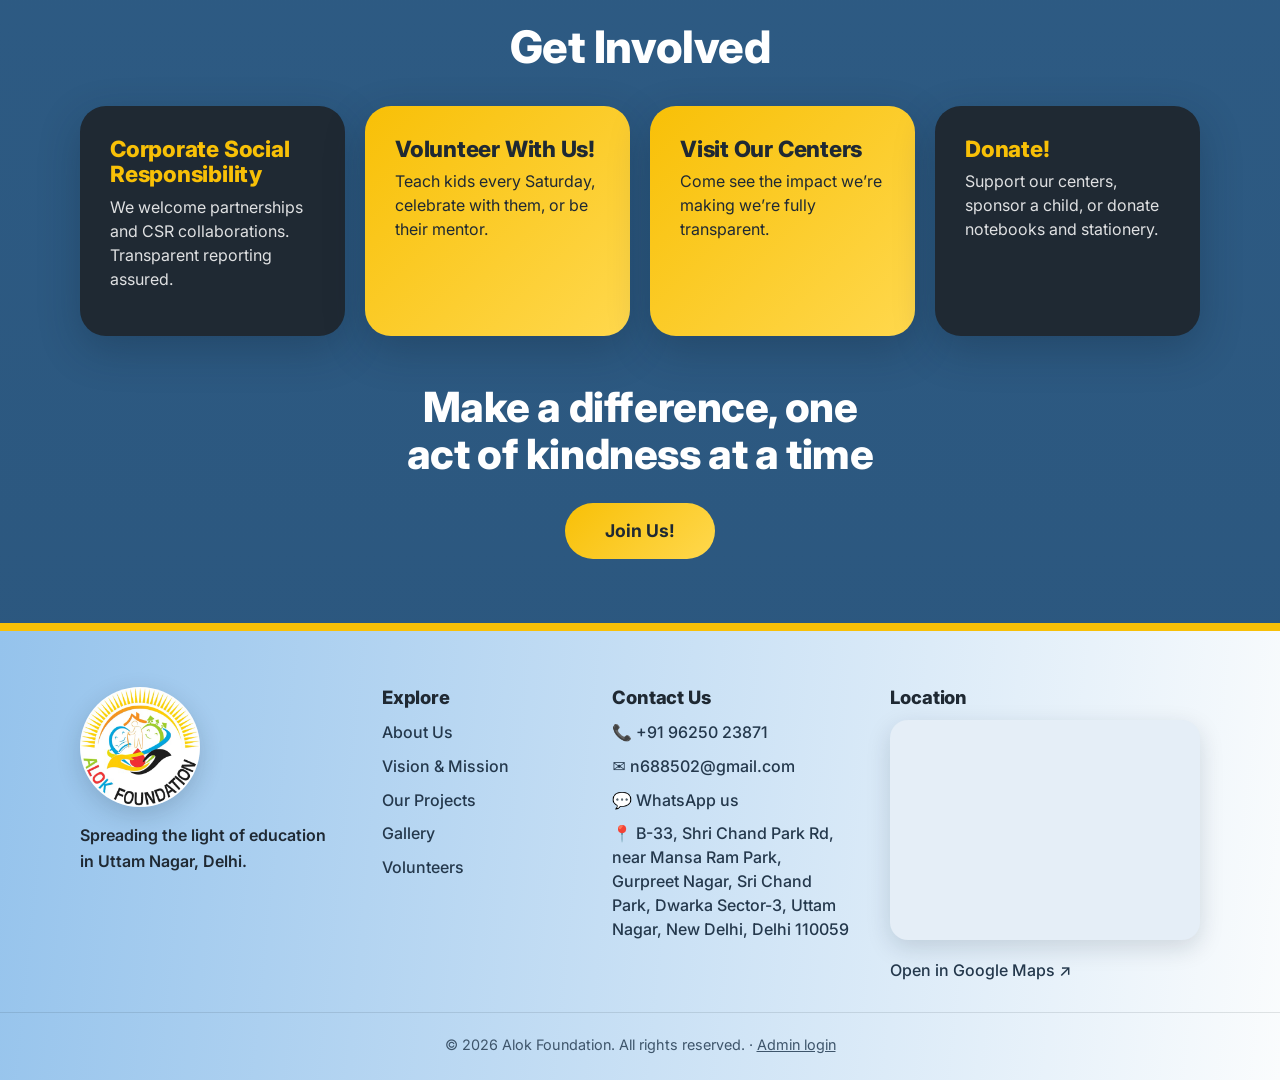
==== commit b6283dc1: "Phone: keep faces in view in hero/about photos; WhatsApp to 96250 23871 Co-Authored-By: Claude Opus " ====
--- a/index.html
+++ b/index.html
@@ -236,7 +236,7 @@
         <ul>
           <li><a data-href="tel" href="tel:+919625023871">📞 <span data-text="phone">+91 96250 23871</span></a></li>
           <li><a data-href="mailto" href="mailto:n688502@gmail.com">✉️ <span data-text="email">n688502@gmail.com</span></a></li>
-          <li data-show="whatsapp"><a data-href="whatsapp" href="https://wa.me/919899617044" target="_blank" rel="noopener">💬 WhatsApp us</a></li>
+          <li data-show="whatsapp"><a data-href="whatsapp" href="https://wa.me/919625023871" target="_blank" rel="noopener">💬 WhatsApp us</a></li>
           <li class="footer-address">📍 <span data-text="address">B-33, Shri Chand Park Rd, near Mansa Ram Park, Gurpreet Nagar, Sri Chand Park, Dwarka Sector-3, Uttam Nagar, New Delhi, Delhi 110059</span></li>
         </ul>
       </div>
--- a/site.css
+++ b/site.css
@@ -117,6 +117,9 @@
 /* A balanced photo mosaic: 2 columns on phones, a staggered 3-column collage on wide screens. */
 .hero-photos { display: grid; grid-template-columns: 1fr 1fr; gap: 10px; }
 .hero-photos img { width: 100%; height: 100%; object-fit: cover; border-radius: var(--radius); box-shadow: var(--shadow); border: 3px solid rgba(255, 255, 255, .7); }
+/* Group photos: crop from the top so faces are never cut off, whatever the box shape on each screen. */
+.hero-photos img, .about-card img, .vm-photo img { object-position: center 20%; }
+.hero-photos .p4, .hero-photos .p1 { object-position: center top; }
 .hero-photos .p1 { grid-row: span 2; aspect-ratio: auto; }
 .hero-photos .p2, .hero-photos .p3 { aspect-ratio: 4 / 3; }
 .hero-photos .p4, .hero-photos .p5 { aspect-ratio: 4 / 3; }
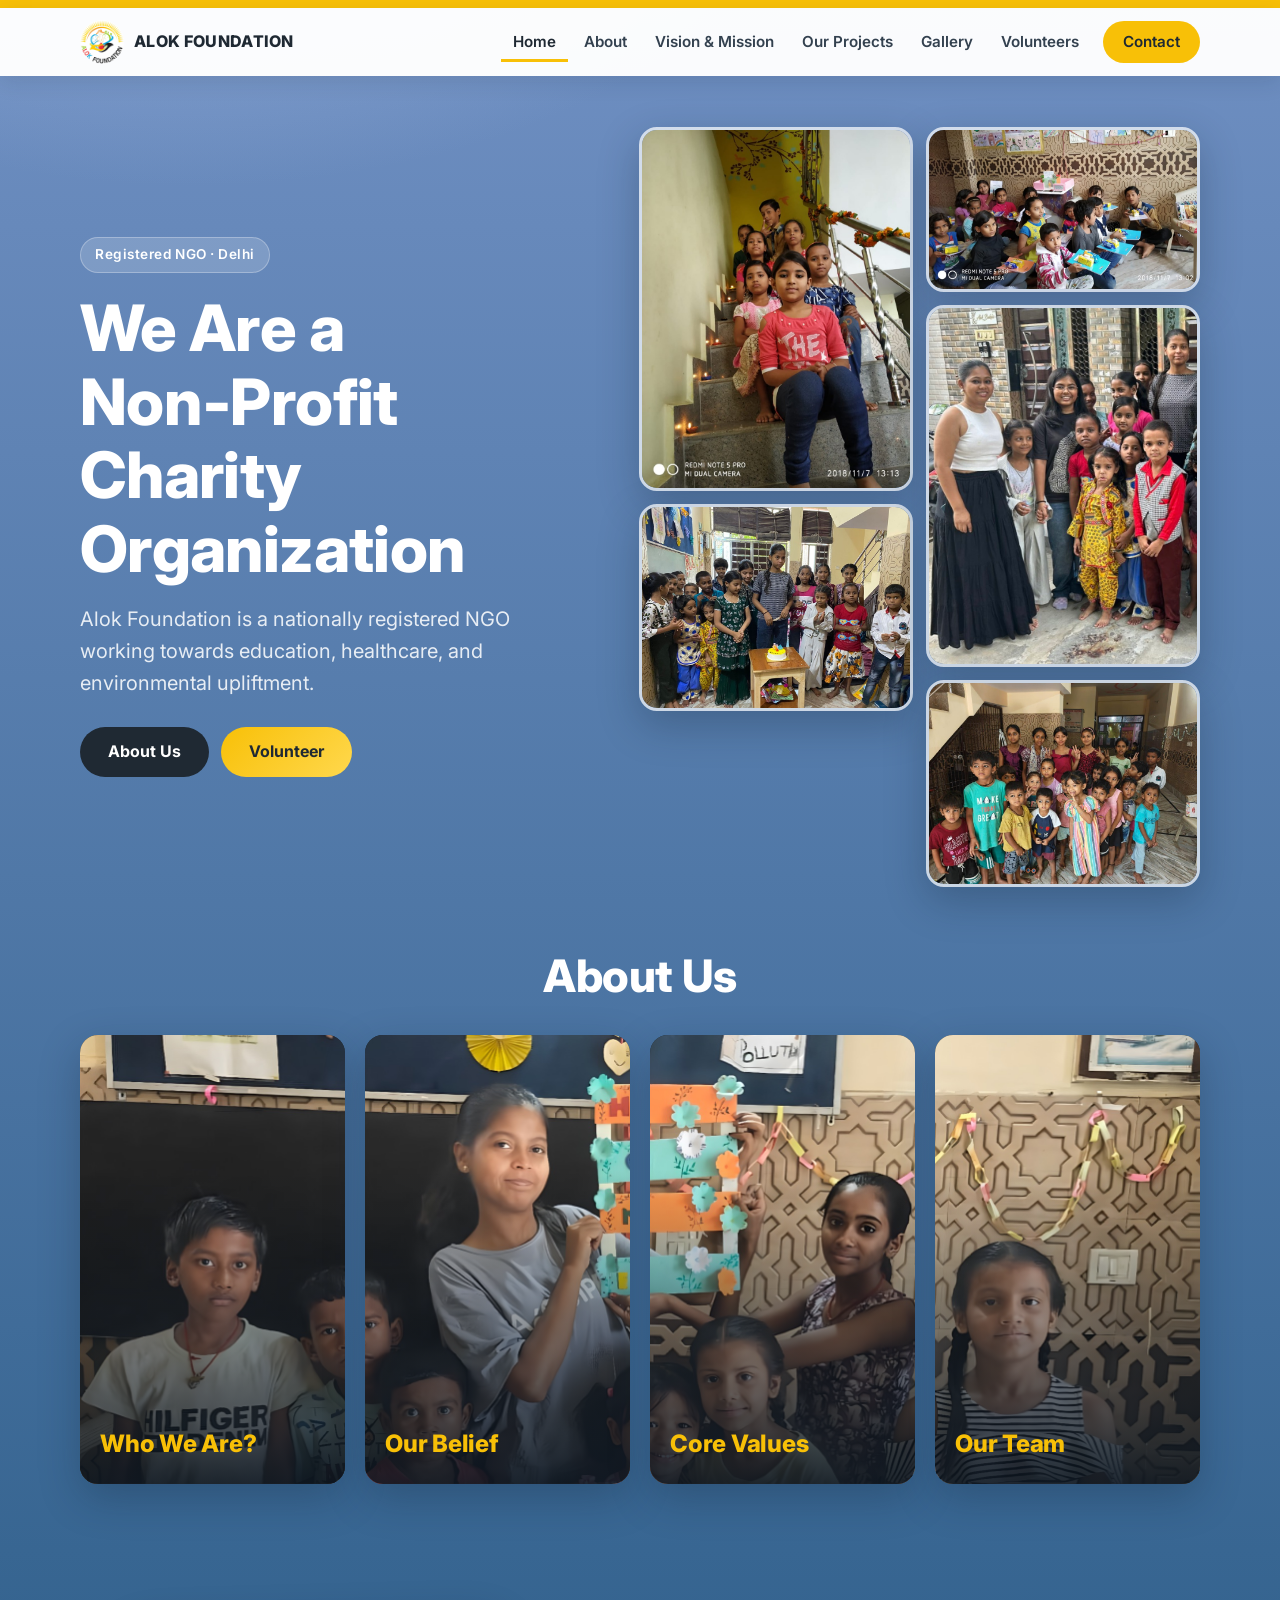
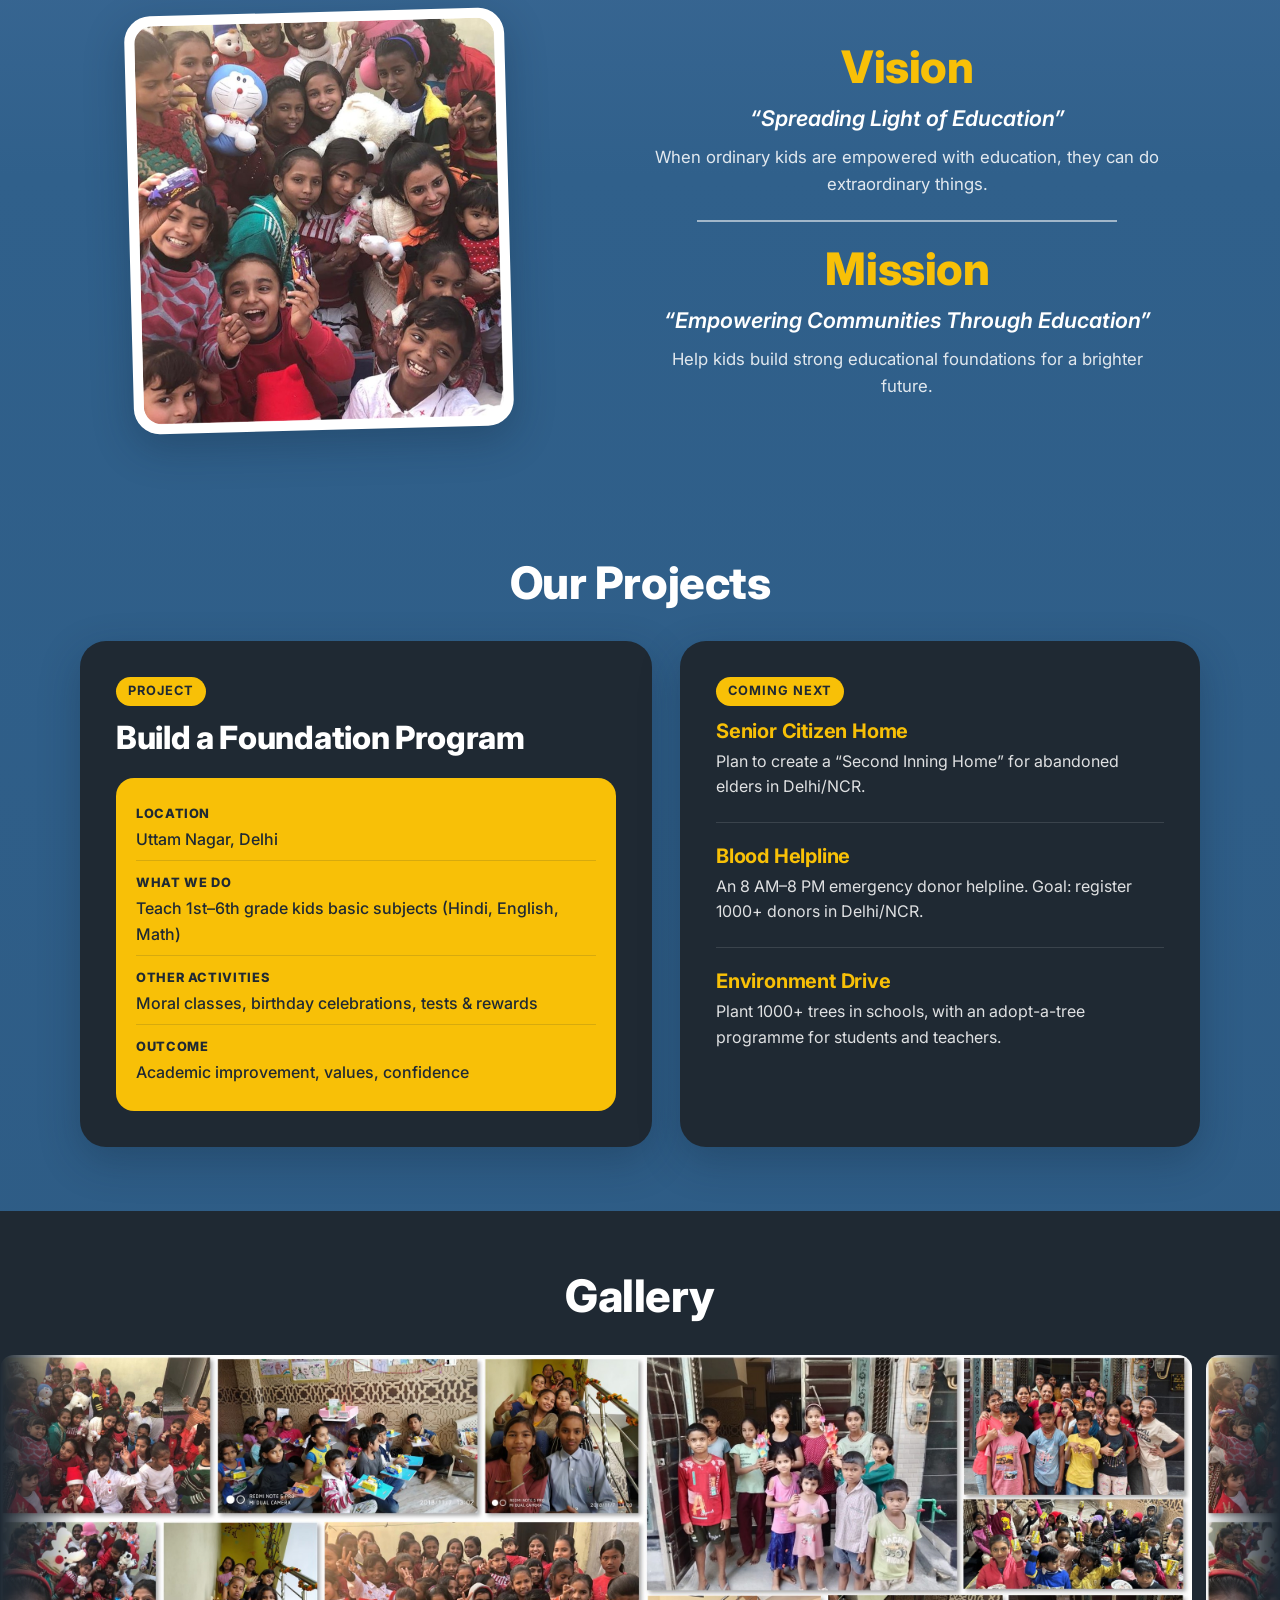
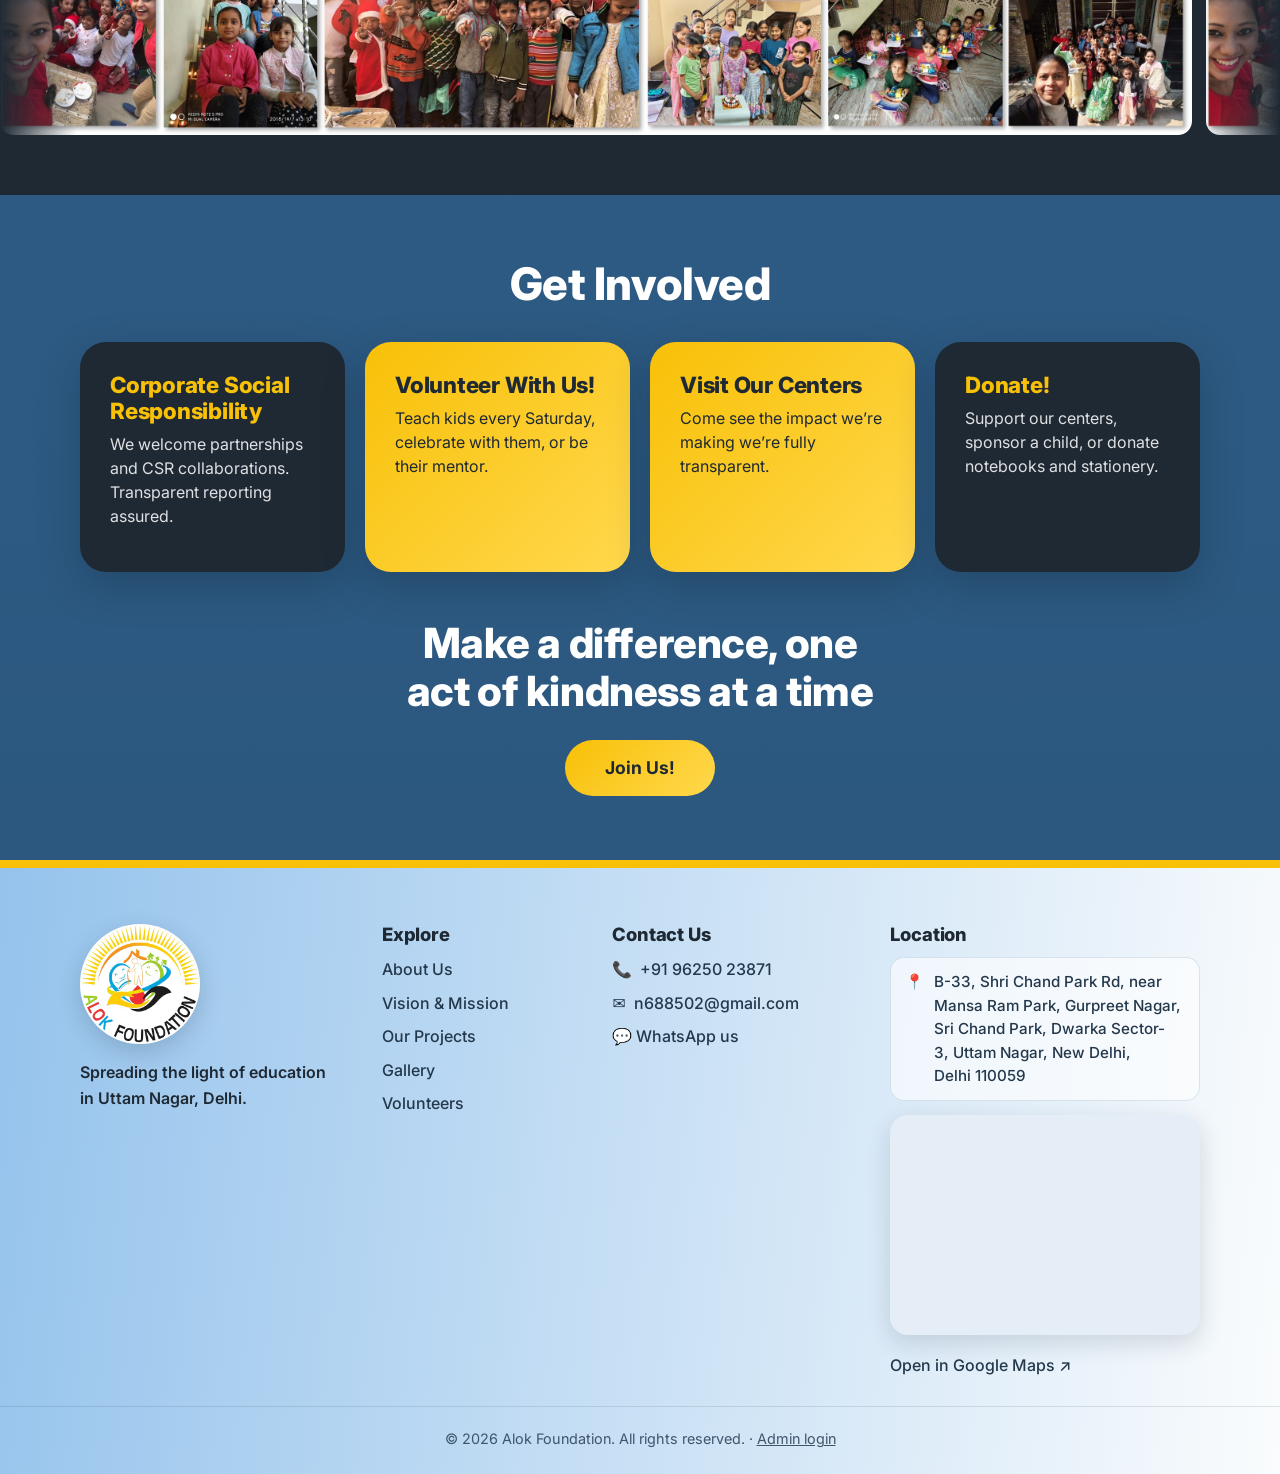
==== commit 00ac0d00: "No cropped photos anywhere; tidy address block in Location - Hero collage is a two-column masonry of" ====
--- a/index.html
+++ b/index.html
@@ -237,11 +237,11 @@
           <li><a data-href="tel" href="tel:+919625023871">📞 <span data-text="phone">+91 96250 23871</span></a></li>
           <li><a data-href="mailto" href="mailto:n688502@gmail.com">✉️ <span data-text="email">n688502@gmail.com</span></a></li>
           <li data-show="whatsapp"><a data-href="whatsapp" href="https://wa.me/919625023871" target="_blank" rel="noopener">💬 WhatsApp us</a></li>
-          <li class="footer-address">📍 <span data-text="address">B-33, Shri Chand Park Rd, near Mansa Ram Park, Gurpreet Nagar, Sri Chand Park, Dwarka Sector-3, Uttam Nagar, New Delhi, Delhi 110059</span></li>
         </ul>
       </div>
       <div class="footer-col footer-map">
         <h3 data-edit="locationTitle">Location</h3>
+        <p class="footer-address"><span class="pin" aria-hidden="true">📍</span><span data-text="address">B-33, Shri Chand Park Rd, near Mansa Ram Park, Gurpreet Nagar, Sri Chand Park, Dwarka Sector-3, Uttam Nagar, New Delhi, Delhi 110059</span></p>
         <iframe data-map="" title="Map: B-33, Shri Chand Park Rd, near Mansa Ram Park, Gurpreet Nagar, Sri Chand Park, Dwarka Sector-3, Uttam Nagar, New Delhi, Delhi 110059" src="https://maps.google.com/maps?q=B-33%2C%20Shri%20Chand%20Park%20Rd%2C%20near%20Mansa%20Ram%20Park%2C%20Gurpreet%20Nagar%2C%20Sri%20Chand%20Park%2C%20Dwarka%20Sector-3%2C%20Uttam%20Nagar%2C%20New%20Delhi%2C%20Delhi%20110059&amp;z=16&amp;output=embed" loading="lazy" referrerpolicy="no-referrer-when-downgrade"></iframe>
         <a class="map-link" data-href="maplink" href="https://maps.google.com/?q=B-33%2C%20Shri%20Chand%20Park%20Rd%2C%20near%20Mansa%20Ram%20Park%2C%20Gurpreet%20Nagar%2C%20Sri%20Chand%20Park%2C%20Dwarka%20Sector-3%2C%20Uttam%20Nagar%2C%20New%20Delhi%2C%20Delhi%20110059" target="_blank" rel="noopener">Open in Google Maps ↗</a>
       </div>
--- a/site.css
+++ b/site.css
@@ -114,30 +114,21 @@
 .lead { margin-top: 18px; font-size: clamp(1.05rem, 2.6vw, 1.25rem); color: var(--text-soft); max-width: 34rem; }
 .btn-row { display: flex; flex-wrap: wrap; gap: 12px; margin-top: 28px; }
 
-/* A balanced photo mosaic: 2 columns on phones, a staggered 3-column collage on wide screens. */
-.hero-photos { display: grid; grid-template-columns: 1fr 1fr; gap: 10px; }
-.hero-photos img { width: 100%; height: 100%; object-fit: cover; border-radius: var(--radius); box-shadow: var(--shadow); border: 3px solid rgba(255, 255, 255, .7); }
-/* Group photos: crop from the top so faces are never cut off, whatever the box shape on each screen. */
-.hero-photos img, .about-card img, .vm-photo img { object-position: center 20%; }
-.hero-photos .p4, .hero-photos .p1 { object-position: center top; }
-.hero-photos .p1 { grid-row: span 2; aspect-ratio: auto; }
-.hero-photos .p2, .hero-photos .p3 { aspect-ratio: 4 / 3; }
-.hero-photos .p4, .hero-photos .p5 { aspect-ratio: 4 / 3; }
-
+/* Photo collage: a two-column masonry. Every photo keeps its own shape — nothing is ever cropped. */
+.hero-photos { columns: 2; column-gap: clamp(8px, 1vw, 14px); }
+.hero-photos img {
+  width: 100%; height: auto; display: block; break-inside: avoid;
+  margin-bottom: clamp(8px, 1vw, 14px);
+  border-radius: var(--radius); box-shadow: var(--shadow); border: 3px solid rgba(255, 255, 255, .7);
+}
 @media (min-width: 900px) {
-  .hero-grid { grid-template-columns: 0.9fr 1.1fr; gap: clamp(32px, 4vw, 56px); }
-  .hero-photos { grid-template-columns: repeat(3, 1fr); grid-template-rows: repeat(6, clamp(72px, 7.2vw, 104px)); gap: clamp(10px, 1vw, 14px); }
-  .hero-photos .p1 { grid-column: 1; grid-row: 2 / span 4; }
-  .hero-photos .p2 { grid-column: 2; grid-row: 1 / span 3; aspect-ratio: auto; }
-  .hero-photos .p3 { grid-column: 3; grid-row: 1 / span 3; aspect-ratio: auto; }
-  .hero-photos .p4 { grid-column: 2; grid-row: 4 / span 3; aspect-ratio: auto; }
-  .hero-photos .p5 { grid-column: 3; grid-row: 4 / span 2; aspect-ratio: auto; }
+  .hero-grid { grid-template-columns: 0.95fr 1.05fr; gap: clamp(32px, 4vw, 56px); }
 }
 
 /* ------------------------------------------------------------------ about */
 .about-grid { display: grid; grid-template-columns: repeat(2, 1fr); gap: 14px; }
-.about-card { position: relative; overflow: hidden; border-radius: var(--radius); aspect-ratio: 3 / 4; box-shadow: var(--shadow); background: var(--navy); }
-.about-card img { position: absolute; inset: 0; width: 100%; height: 100%; object-fit: cover; transition: transform .5s ease; }
+.about-card { position: relative; overflow: hidden; border-radius: var(--radius); box-shadow: var(--shadow); background: var(--navy); align-self: start; }
+.about-card img { display: block; width: 100%; height: auto; transition: transform .5s ease; }
 .about-card::after { content: ""; position: absolute; inset: 0; background: linear-gradient(180deg, rgba(0, 0, 0, 0) 30%, rgba(13, 22, 32, .92) 100%); }
 .about-body { position: absolute; left: 0; right: 0; bottom: 0; z-index: 1; padding: 14px; }
 .about-body h3 { color: var(--yellow); font-size: clamp(1.05rem, 3.4vw, 1.5rem); font-weight: 800; }
@@ -159,7 +150,7 @@
 /* ------------------------------------------------------- vision & mission */
 .vm-grid { display: grid; gap: 28px; align-items: center; }
 .vm-photo { margin: 0; justify-self: center; max-width: 420px; width: 100%; padding: 10px; background: var(--white); border-radius: var(--radius-lg); box-shadow: var(--shadow); transform: rotate(-1.5deg); }
-.vm-photo img { border-radius: calc(var(--radius-lg) - 8px); width: 100%; aspect-ratio: 9 / 10; object-fit: cover; }
+.vm-photo img { border-radius: calc(var(--radius-lg) - 8px); width: 100%; height: auto; }
 .vm-text { text-align: center; }
 .vm-block h2 { color: var(--yellow); font-size: clamp(2rem, 5vw, 2.8rem); font-weight: 800; }
 .vm-block .quote { margin-top: 8px; font-style: italic; font-size: clamp(1.1rem, 2.6vw, 1.35rem); font-weight: 600; }
@@ -231,4 +222,13 @@
   .footer-map { grid-column: auto; }
 }
 
-.footer-address { color: #24384C; font-weight: 500; line-height: 1.5; }
+
+/* Contact rows: icon in its own column so long lines wrap neatly under the text, not under the icon. */
+.footer-col li > a { display: inline-flex; align-items: flex-start; gap: 8px; }
+.footer-address {
+  display: flex; align-items: flex-start; gap: 10px;
+  margin: 0 0 14px; padding: 12px 14px;
+  background: rgba(255, 255, 255, .6); border: 1px solid rgba(48, 96, 139, .15); border-radius: 14px;
+  color: #24384C; font-size: .95rem; font-weight: 500; line-height: 1.55; text-wrap: pretty;
+}
+.footer-address .pin { flex-shrink: 0; line-height: 1.55; }
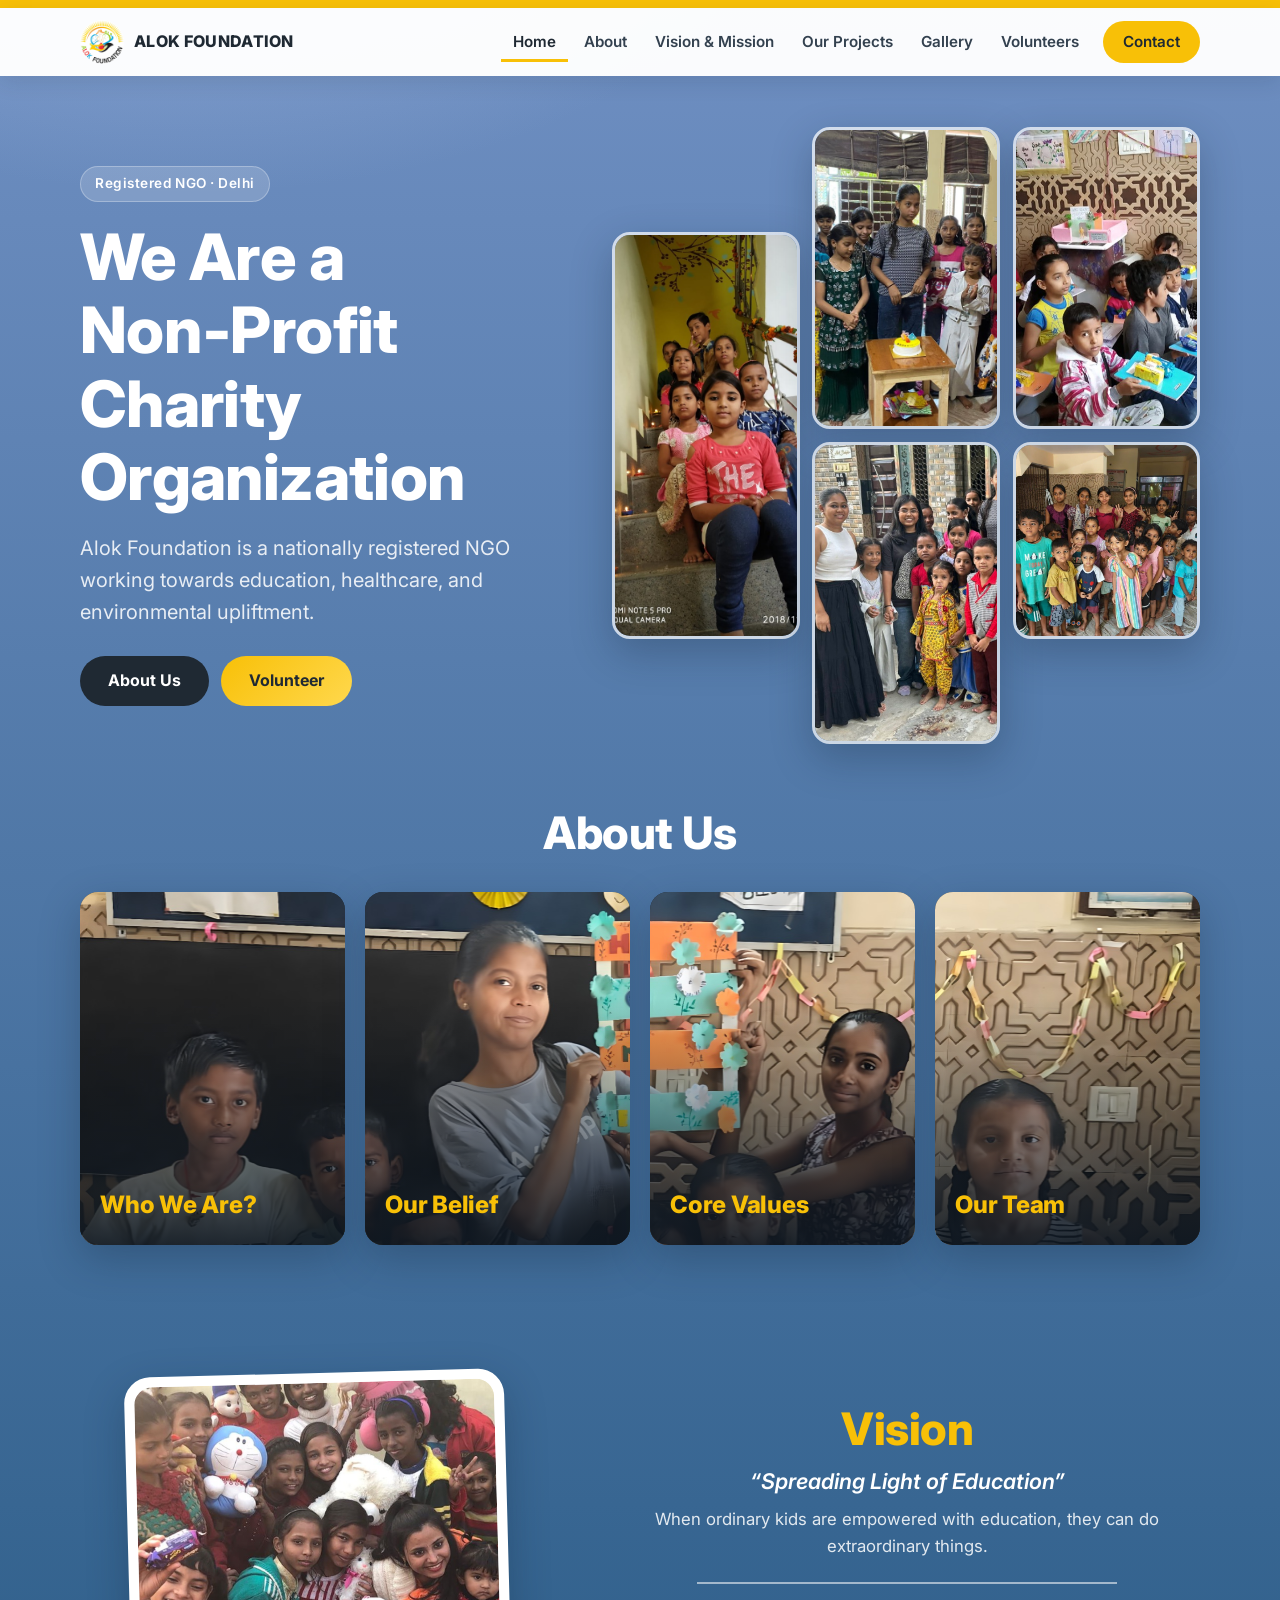
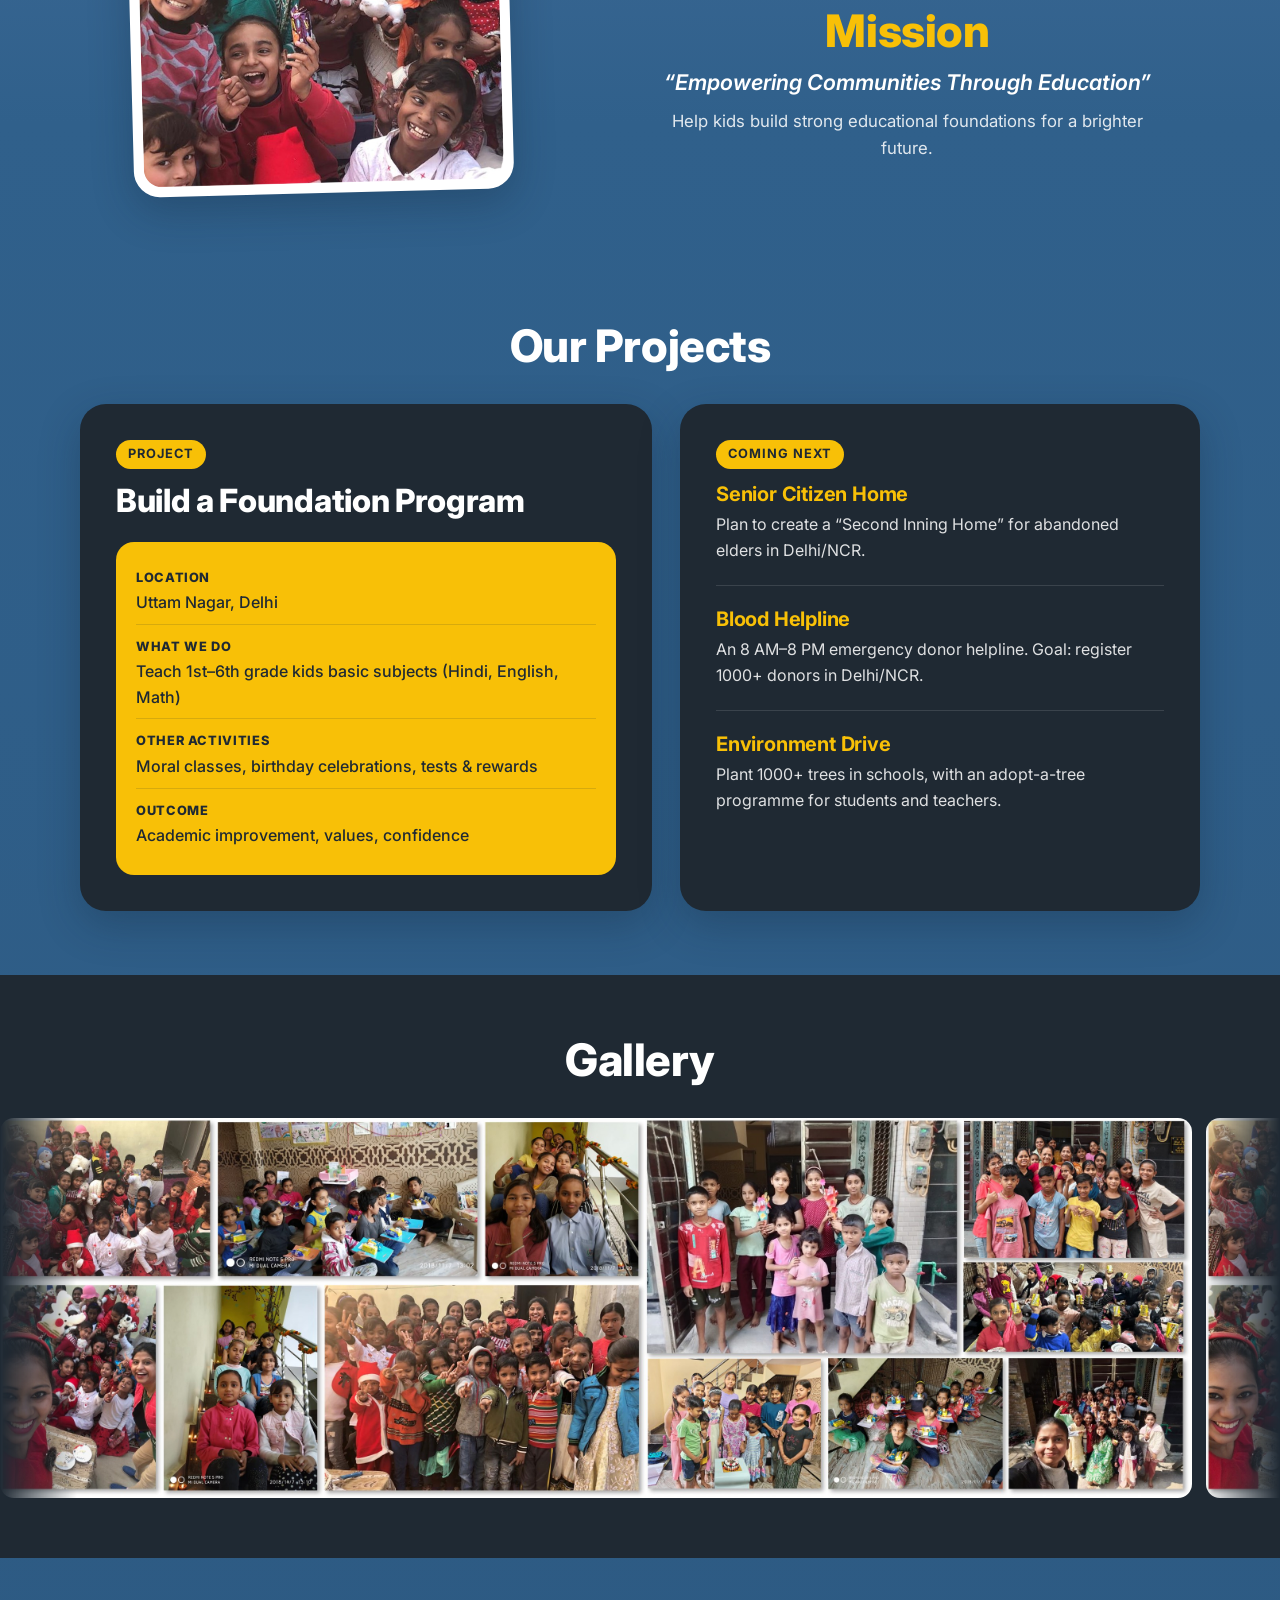
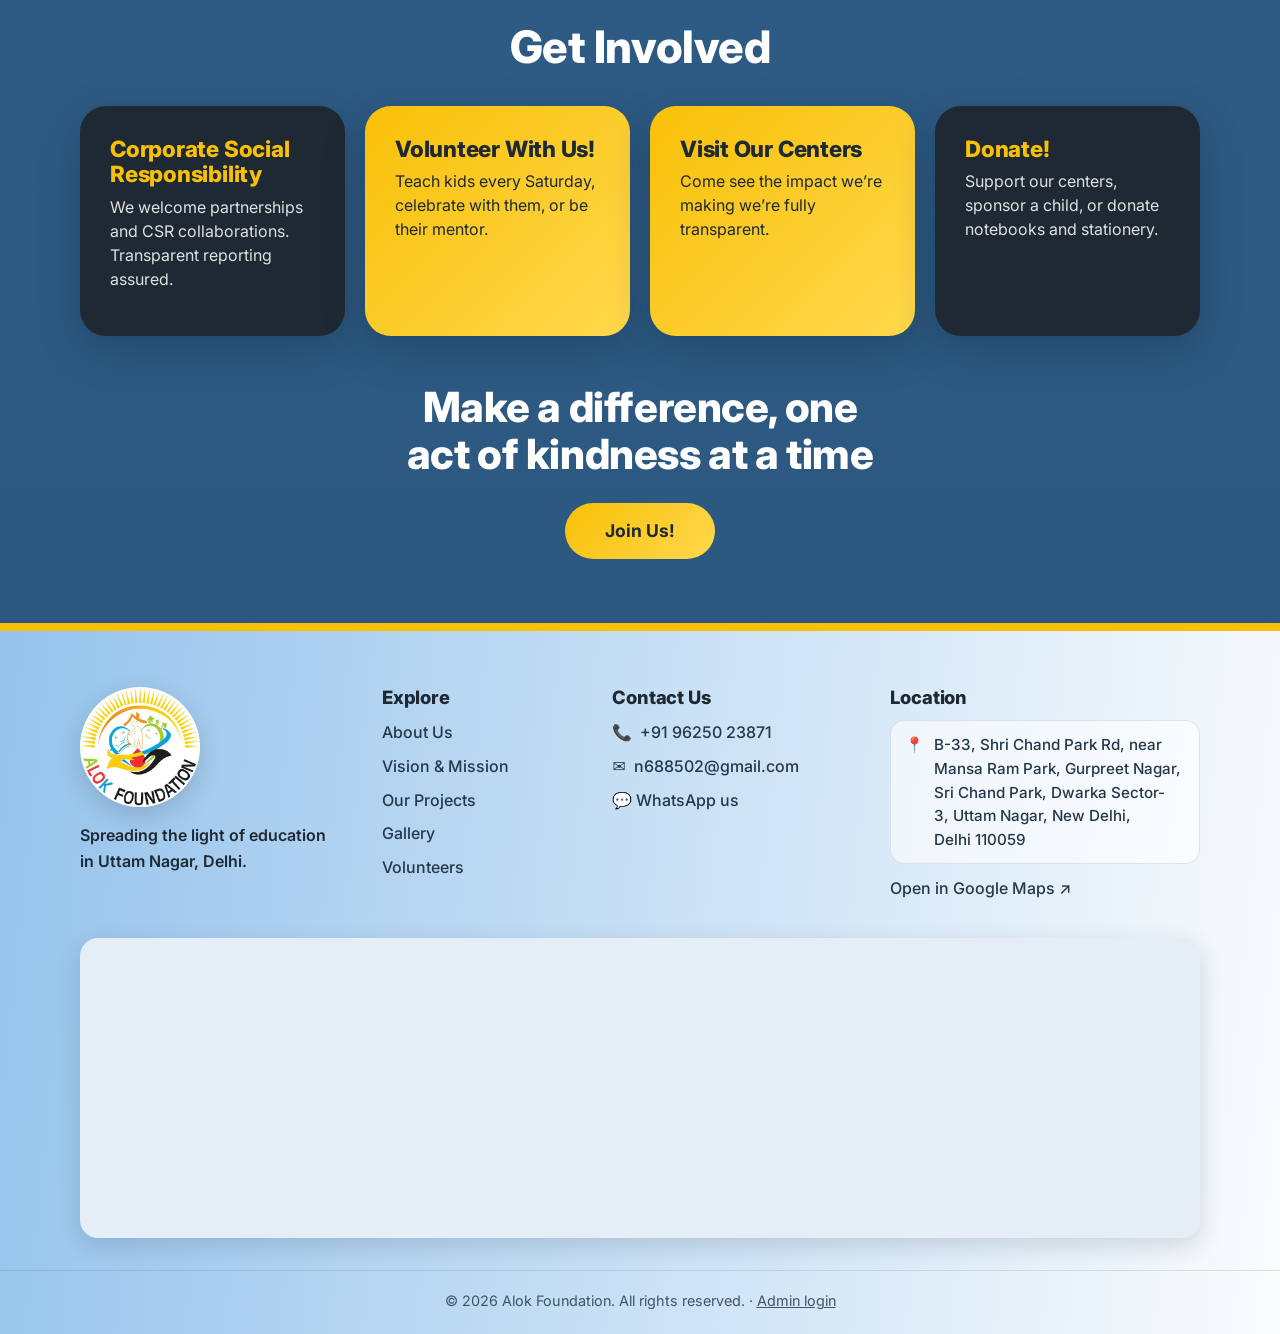
==== commit a4fae079: "Restore the original photo collage design (faces kept in view); footer map as full-width strip - Bac" ====
--- a/index.html
+++ b/index.html
@@ -241,10 +241,12 @@
       </div>
       <div class="footer-col footer-map">
         <h3 data-edit="locationTitle">Location</h3>
-        <p class="footer-address"><span class="pin" aria-hidden="true">📍</span><span data-text="address">B-33, Shri Chand Park Rd, near Mansa Ram Park, Gurpreet Nagar, Sri Chand Park, Dwarka Sector-3, Uttam Nagar, New Delhi, Delhi 110059</span></p>
-        <iframe data-map="" title="Map: B-33, Shri Chand Park Rd, near Mansa Ram Park, Gurpreet Nagar, Sri Chand Park, Dwarka Sector-3, Uttam Nagar, New Delhi, Delhi 110059" src="https://maps.google.com/maps?q=B-33%2C%20Shri%20Chand%20Park%20Rd%2C%20near%20Mansa%20Ram%20Park%2C%20Gurpreet%20Nagar%2C%20Sri%20Chand%20Park%2C%20Dwarka%20Sector-3%2C%20Uttam%20Nagar%2C%20New%20Delhi%2C%20Delhi%20110059&amp;z=16&amp;output=embed" loading="lazy" referrerpolicy="no-referrer-when-downgrade"></iframe>
+        <div class="footer-address"><span class="pin" aria-hidden="true">📍</span><span data-text="address">B-33, Shri Chand Park Rd, near Mansa Ram Park, Gurpreet Nagar, Sri Chand Park, Dwarka Sector-3, Uttam Nagar, New Delhi, Delhi 110059</span></div>
         <a class="map-link" data-href="maplink" href="https://maps.google.com/?q=B-33%2C%20Shri%20Chand%20Park%20Rd%2C%20near%20Mansa%20Ram%20Park%2C%20Gurpreet%20Nagar%2C%20Sri%20Chand%20Park%2C%20Dwarka%20Sector-3%2C%20Uttam%20Nagar%2C%20New%20Delhi%2C%20Delhi%20110059" target="_blank" rel="noopener">Open in Google Maps ↗</a>
       </div>
+    </div>
+    <div class="container footer-mapwide">
+      <iframe data-map="" title="Map: B-33, Shri Chand Park Rd, near Mansa Ram Park, Gurpreet Nagar, Sri Chand Park, Dwarka Sector-3, Uttam Nagar, New Delhi, Delhi 110059" src="https://maps.google.com/maps?q=B-33%2C%20Shri%20Chand%20Park%20Rd%2C%20near%20Mansa%20Ram%20Park%2C%20Gurpreet%20Nagar%2C%20Sri%20Chand%20Park%2C%20Dwarka%20Sector-3%2C%20Uttam%20Nagar%2C%20New%20Delhi%2C%20Delhi%20110059&amp;z=16&amp;output=embed" loading="lazy" referrerpolicy="no-referrer-when-downgrade"></iframe>
     </div>
     <p class="copyright">© <span id="year">2026</span> Alok Foundation. All rights reserved. · <a class="admin-link" href="#admin" rel="nofollow">Admin login</a></p>
   </footer>
--- a/site.css
+++ b/site.css
@@ -114,21 +114,30 @@
 .lead { margin-top: 18px; font-size: clamp(1.05rem, 2.6vw, 1.25rem); color: var(--text-soft); max-width: 34rem; }
 .btn-row { display: flex; flex-wrap: wrap; gap: 12px; margin-top: 28px; }
 
-/* Photo collage: a two-column masonry. Every photo keeps its own shape — nothing is ever cropped. */
-.hero-photos { columns: 2; column-gap: clamp(8px, 1vw, 14px); }
-.hero-photos img {
-  width: 100%; height: auto; display: block; break-inside: avoid;
-  margin-bottom: clamp(8px, 1vw, 14px);
-  border-radius: var(--radius); box-shadow: var(--shadow); border: 3px solid rgba(255, 255, 255, .7);
-}
+/* A balanced photo mosaic: 2 columns on phones, a staggered 3-column collage on wide screens. */
+.hero-photos { display: grid; grid-template-columns: 1fr 1fr; gap: 10px; }
+.hero-photos img { width: 100%; height: 100%; object-fit: cover; border-radius: var(--radius); box-shadow: var(--shadow); border: 3px solid rgba(255, 255, 255, .7); }
+/* Group photos: crop from the top so faces are never cut off, whatever the box shape on each screen. */
+.hero-photos img, .about-card img, .vm-photo img { object-position: center 20%; }
+.hero-photos .p4, .hero-photos .p1 { object-position: center top; }
+.hero-photos .p1 { grid-row: span 2; aspect-ratio: auto; }
+.hero-photos .p2, .hero-photos .p3 { aspect-ratio: 4 / 3; }
+.hero-photos .p4, .hero-photos .p5 { aspect-ratio: 4 / 3; }
+
 @media (min-width: 900px) {
-  .hero-grid { grid-template-columns: 0.95fr 1.05fr; gap: clamp(32px, 4vw, 56px); }
+  .hero-grid { grid-template-columns: 0.9fr 1.1fr; gap: clamp(32px, 4vw, 56px); }
+  .hero-photos { grid-template-columns: repeat(3, 1fr); grid-template-rows: repeat(6, clamp(72px, 7.2vw, 104px)); gap: clamp(10px, 1vw, 14px); }
+  .hero-photos .p1 { grid-column: 1; grid-row: 2 / span 4; }
+  .hero-photos .p2 { grid-column: 2; grid-row: 1 / span 3; aspect-ratio: auto; }
+  .hero-photos .p3 { grid-column: 3; grid-row: 1 / span 3; aspect-ratio: auto; }
+  .hero-photos .p4 { grid-column: 2; grid-row: 4 / span 3; aspect-ratio: auto; }
+  .hero-photos .p5 { grid-column: 3; grid-row: 4 / span 2; aspect-ratio: auto; }
 }
 
 /* ------------------------------------------------------------------ about */
 .about-grid { display: grid; grid-template-columns: repeat(2, 1fr); gap: 14px; }
-.about-card { position: relative; overflow: hidden; border-radius: var(--radius); box-shadow: var(--shadow); background: var(--navy); align-self: start; }
-.about-card img { display: block; width: 100%; height: auto; transition: transform .5s ease; }
+.about-card { position: relative; overflow: hidden; border-radius: var(--radius); aspect-ratio: 3 / 4; box-shadow: var(--shadow); background: var(--navy); }
+.about-card img { position: absolute; inset: 0; width: 100%; height: 100%; object-fit: cover; transition: transform .5s ease; }
 .about-card::after { content: ""; position: absolute; inset: 0; background: linear-gradient(180deg, rgba(0, 0, 0, 0) 30%, rgba(13, 22, 32, .92) 100%); }
 .about-body { position: absolute; left: 0; right: 0; bottom: 0; z-index: 1; padding: 14px; }
 .about-body h3 { color: var(--yellow); font-size: clamp(1.05rem, 3.4vw, 1.5rem); font-weight: 800; }
@@ -150,7 +159,7 @@
 /* ------------------------------------------------------- vision & mission */
 .vm-grid { display: grid; gap: 28px; align-items: center; }
 .vm-photo { margin: 0; justify-self: center; max-width: 420px; width: 100%; padding: 10px; background: var(--white); border-radius: var(--radius-lg); box-shadow: var(--shadow); transform: rotate(-1.5deg); }
-.vm-photo img { border-radius: calc(var(--radius-lg) - 8px); width: 100%; height: auto; }
+.vm-photo img { border-radius: calc(var(--radius-lg) - 8px); width: 100%; aspect-ratio: 9 / 10; object-fit: cover; }
 .vm-text { text-align: center; }
 .vm-block h2 { color: var(--yellow); font-size: clamp(2rem, 5vw, 2.8rem); font-weight: 800; }
 .vm-block .quote { margin-top: 8px; font-style: italic; font-size: clamp(1.1rem, 2.6vw, 1.35rem); font-weight: 600; }
@@ -211,9 +220,10 @@
 .footer-col a { text-decoration: none; font-weight: 500; color: #24384C; overflow-wrap: anywhere; }
 .footer-col a:hover { color: var(--blue); text-decoration: underline; }
 .footer-map { grid-column: 1 / -1; }
-.footer-map iframe { width: 100%; height: 220px; border: 0; border-radius: var(--radius); box-shadow: 0 8px 24px rgba(16, 32, 52, .15); background: #E5EEF7; }
-.map-link { display: inline-block; margin-top: 10px; font-weight: 600; color: var(--blue); }
-.copyright { text-align: center; font-size: .9rem; color: #3E556B; padding: 20px var(--gutter) 24px; margin-top: 28px; border-top: 1px solid rgba(31, 41, 51, .12); }
+.footer-mapwide { margin-top: clamp(24px, 3vw, 36px); }
+.footer-mapwide iframe { display: block; width: 100%; height: clamp(200px, 26vw, 300px); border: 0; border-radius: var(--radius); box-shadow: 0 8px 24px rgba(16, 32, 52, .15); background: #E5EEF7; }
+.map-link { display: inline-block; margin-top: 2px; font-weight: 600; color: var(--blue); }
+.copyright { text-align: center; font-size: .9rem; color: #3E556B; padding: 18px var(--gutter) 22px; margin-top: clamp(24px, 3vw, 32px); border-top: 1px solid rgba(31, 41, 51, .12); }
 @media (max-width: 520px) { .footer-grid { grid-template-columns: 1fr; } .footer-col a { overflow-wrap: normal; } }
 @media (min-width: 900px) {
   .footer-grid { grid-template-columns: 1.1fr .8fr 1fr 1.3fr; gap: 40px; align-items: start; }
@@ -227,7 +237,7 @@
 .footer-col li > a { display: inline-flex; align-items: flex-start; gap: 8px; }
 .footer-address {
   display: flex; align-items: flex-start; gap: 10px;
-  margin: 0 0 14px; padding: 12px 14px;
+  margin: 0 0 10px; padding: 12px 14px;
   background: rgba(255, 255, 255, .6); border: 1px solid rgba(48, 96, 139, .15); border-radius: 14px;
   color: #24384C; font-size: .95rem; font-weight: 500; line-height: 1.55; text-wrap: pretty;
 }
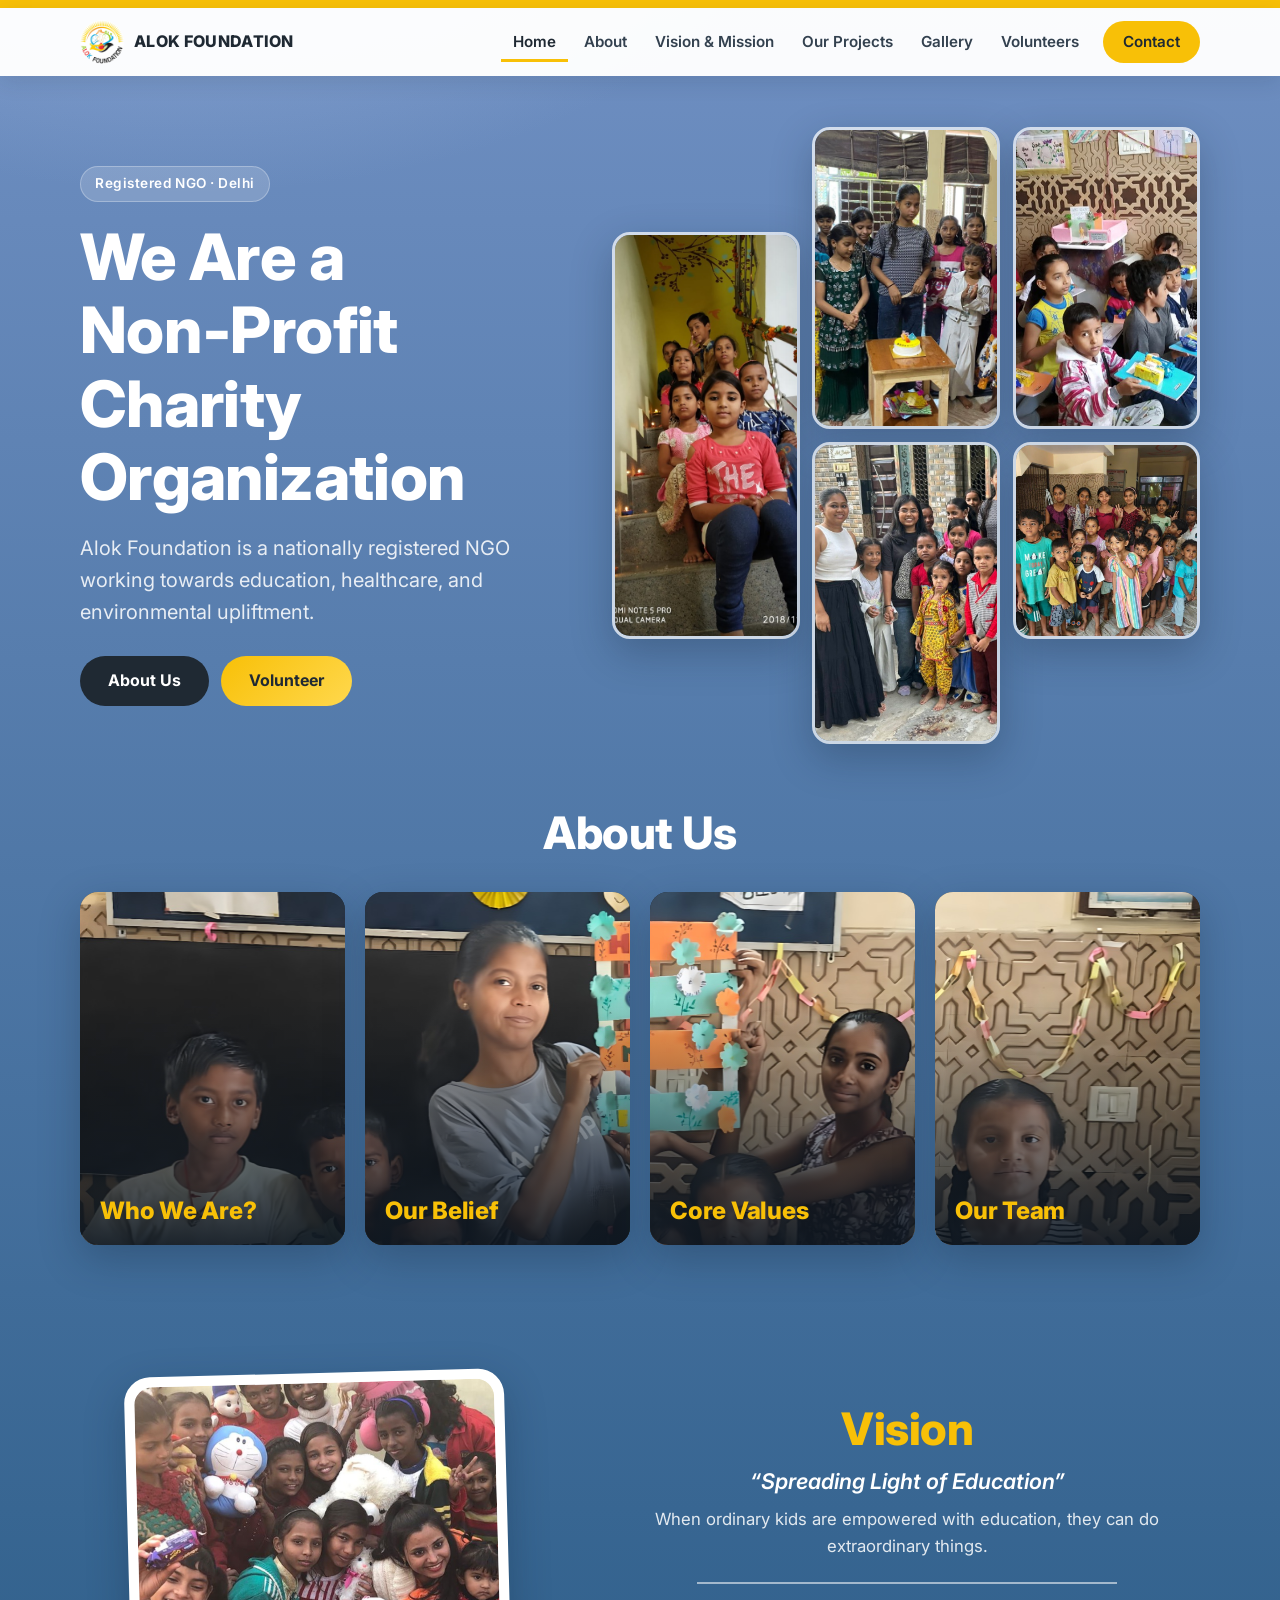
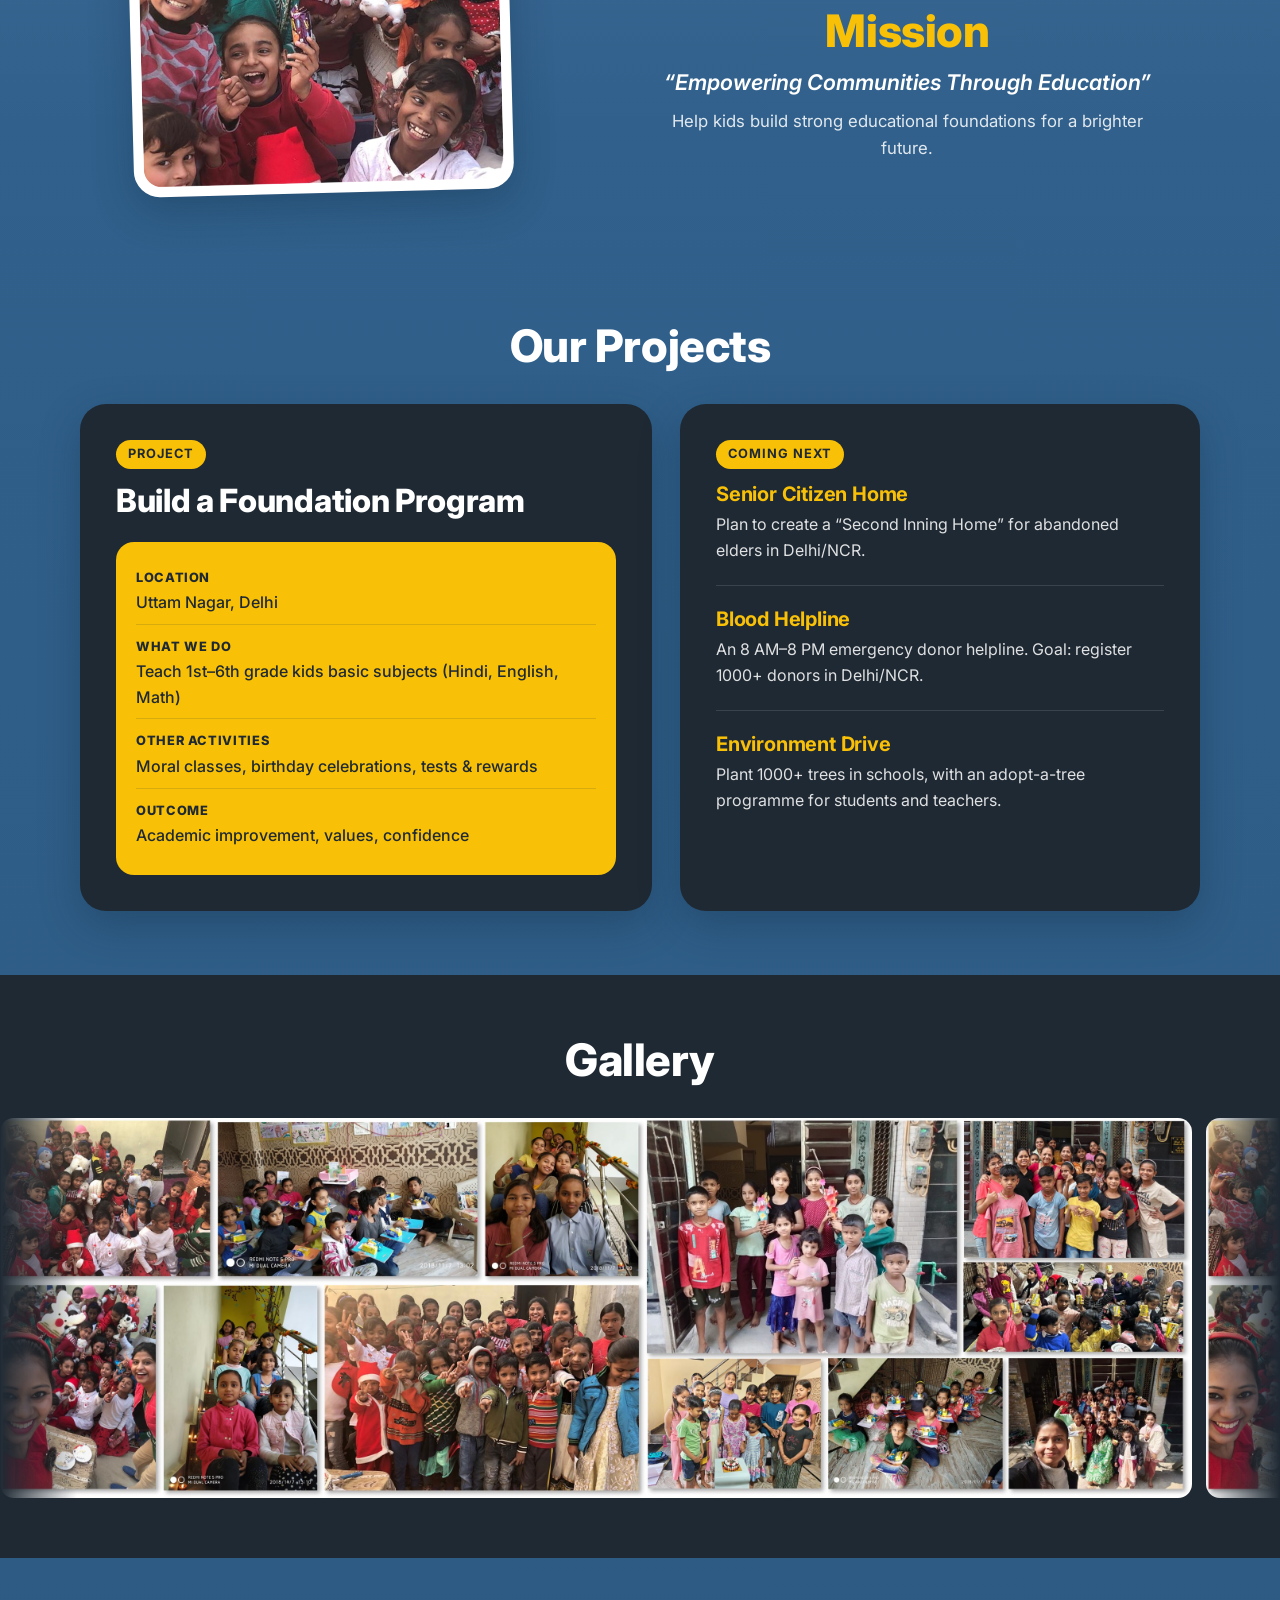
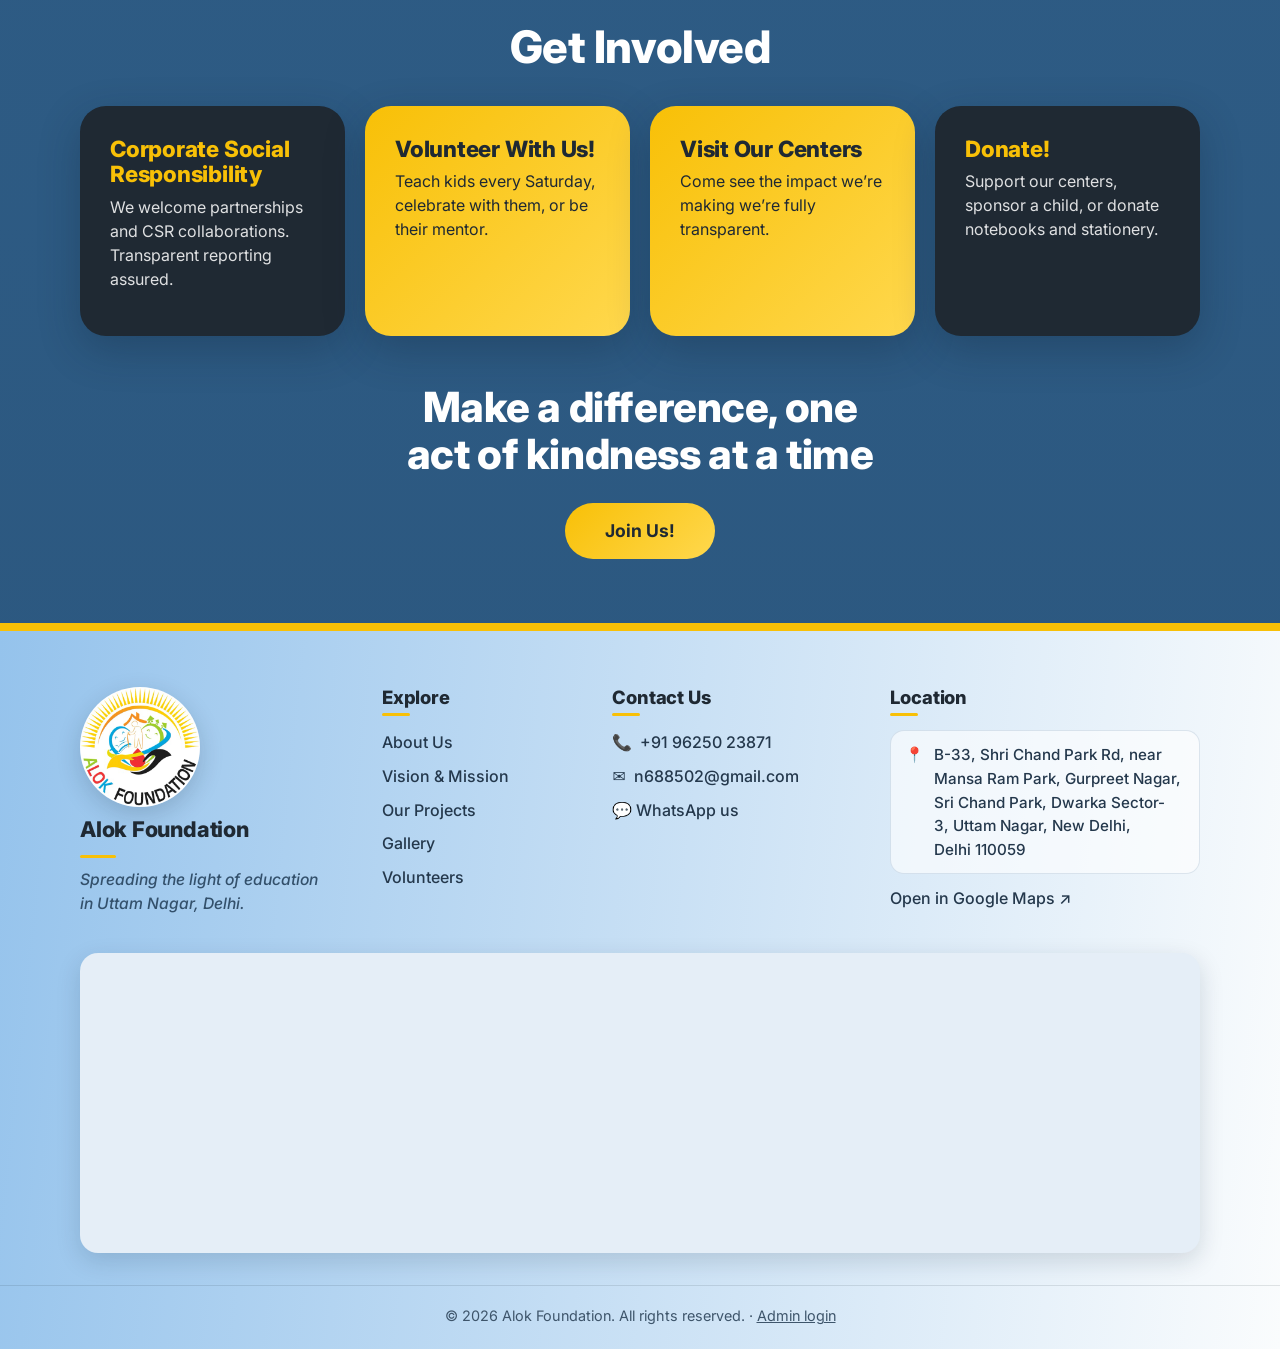
==== commit 767420a9: "Footer brand block polish; About Us text on hover (laptop) or tap (phone) - Footer: logo + name + ta" ====
--- a/index.html
+++ b/index.html
@@ -219,7 +219,8 @@
     <div class="container footer-grid">
       <div class="footer-brand">
         <img data-img="logo" src="images/logo.jpg" alt="Alok Foundation logo" width="120" height="120" loading="lazy">
-        <p data-edit="footerTagline">Spreading the light of education in Uttam Nagar, Delhi.</p>
+        <p class="footer-name">Alok Foundation</p>
+        <p class="footer-tagline" data-edit="footerTagline">Spreading the light of education in Uttam Nagar, Delhi.</p>
       </div>
       <nav class="footer-col" aria-label="Explore">
         <h3 data-edit="exploreTitle">Explore</h3>
@@ -267,6 +268,18 @@
       document.addEventListener('keydown', function (e) { if (e.key === 'Escape') setOpen(false); });
       window.addEventListener('resize', function () { if (window.innerWidth > 960) setOpen(false); });
       document.getElementById('year').textContent = new Date().getFullYear();
+
+      // About cards: text appears on hover (laptop) or on tap (phone); tap again to hide.
+      [].slice.call(document.querySelectorAll('.about-card')).forEach(function (card) {
+        card.setAttribute('tabindex', '0');
+        card.addEventListener('click', function (e) {
+          if (document.body.classList.contains('ae-editing')) return; // editing texts: don't toggle
+          if (window.matchMedia('(hover: hover)').matches) return;
+          var open = !card.classList.contains('open');
+          document.querySelectorAll('.about-card.open').forEach(function (c) { c.classList.remove('open'); });
+          card.classList.toggle('open', open);
+        });
+      });
 
       // Highlight the menu item of the section on screen (and right away when a menu item is clicked).
       var links = [].slice.call(menu.querySelectorAll('a[href^="#"]'));
--- a/site.css
+++ b/site.css
@@ -142,18 +142,30 @@
 .about-body { position: absolute; left: 0; right: 0; bottom: 0; z-index: 1; padding: 14px; }
 .about-body h3 { color: var(--yellow); font-size: clamp(1.05rem, 3.4vw, 1.5rem); font-weight: 800; }
 .about-body p { margin-top: 6px; font-size: .85rem; line-height: 1.45; color: var(--text-soft); }
-@media (max-width: 420px) { .about-body p { display: none; } .about-grid { gap: 10px; } }
+@media (max-width: 420px) { .about-grid { gap: 10px; } }
 
 @media (min-width: 900px) {
   .about-grid { grid-template-columns: repeat(4, 1fr); gap: 20px; }
   .about-body { padding: 20px; }
   .about-body p { font-size: .95rem; }
-  /* On laptops the text slides up on hover; on touch screens it is always visible. */
-  @media (hover: hover) {
-    .about-body p { max-height: 0; opacity: 0; overflow: hidden; transition: max-height .35s ease, opacity .35s ease; }
-    .about-card:hover .about-body p, .about-card:focus-within .about-body p { max-height: 10rem; opacity: 1; }
-    .about-card:hover img { transform: scale(1.05); }
-  }
+}
+/* The text slides up on hover (laptop) or when a card is tapped (phone). */
+.about-body p { max-height: 0; opacity: 0; overflow: hidden; margin-top: 0; transition: max-height .35s ease, opacity .3s ease, margin-top .35s ease; }
+.about-card:focus-visible .about-body p, .about-card.open .about-body p { max-height: 12rem; opacity: 1; margin-top: 6px; }
+.about-card.open img { transform: scale(1.05); }
+.about-card.open::after { background: linear-gradient(180deg, rgba(0, 0, 0, .05) 10%, rgba(13, 22, 32, .95) 100%); }
+/* Hover only on devices with a real mouse (phones keep a "sticky" hover after a tap). */
+@media (hover: hover) {
+  .about-card:hover .about-body p { max-height: 12rem; opacity: 1; margin-top: 6px; }
+  .about-card:hover img { transform: scale(1.05); }
+  .about-card:hover::after { background: linear-gradient(180deg, rgba(0, 0, 0, .05) 10%, rgba(13, 22, 32, .95) 100%); }
+}
+.about-card { cursor: pointer; }
+.about-card:focus-visible { outline: 3px solid var(--yellow); outline-offset: 3px; }
+@media (hover: none) {
+  .about-body h3 { display: flex; align-items: center; justify-content: space-between; gap: 8px; }
+  .about-body h3::after { content: "+"; flex-shrink: 0; display: grid; place-items: center; width: 24px; height: 24px; border-radius: 50%; background: rgba(255, 255, 255, .9); color: var(--navy); font-size: 18px; line-height: 1; transition: transform .25s ease; }
+  .about-card.open .about-body h3::after { transform: rotate(45deg); }
 }
 
 /* ------------------------------------------------------- vision & mission */
@@ -212,10 +224,13 @@
 /* ---------------------------------------------------------------- footer */
 .site-footer { background: linear-gradient(96deg, var(--sky) 0%, #FAFCFD 100%); color: var(--navy); padding-top: clamp(36px, 5vw, 56px); border-top: 8px solid var(--yellow); }
 .footer-grid { display: grid; gap: 32px; grid-template-columns: 1fr 1fr; }
-.footer-brand { grid-column: 1 / -1; display: flex; align-items: center; gap: 16px; }
+.footer-brand { grid-column: 1 / -1; display: flex; flex-direction: column; align-items: center; text-align: center; gap: 10px; }
 .footer-brand img { width: 88px; height: 88px; border-radius: 50%; object-fit: cover; box-shadow: 0 8px 24px rgba(16, 32, 52, .18); flex-shrink: 0; }
-.footer-brand p { font-weight: 600; max-width: 18rem; }
-.footer-col h3 { font-size: 1.15rem; font-weight: 800; margin-bottom: 12px; }
+.footer-name { font-size: 1.35rem; font-weight: 800; letter-spacing: -0.01em; color: var(--navy); line-height: 1.2; }
+.footer-tagline { max-width: 20rem; font-size: .98rem; font-weight: 500; font-style: italic; line-height: 1.55; color: #33506B; text-wrap: balance; }
+.footer-tagline::before { content: ""; display: block; width: 36px; height: 3px; margin: 2px auto 10px; border-radius: 2px; background: var(--yellow); }
+.footer-col h3 { font-size: 1.15rem; font-weight: 800; margin-bottom: 14px; padding-bottom: 8px; position: relative; }
+.footer-col h3::after { content: ""; position: absolute; left: 0; bottom: 0; width: 28px; height: 3px; border-radius: 2px; background: var(--yellow); }
 .footer-col ul { list-style: none; margin: 0; padding: 0; display: grid; gap: 8px; }
 .footer-col a { text-decoration: none; font-weight: 500; color: #24384C; overflow-wrap: anywhere; }
 .footer-col a:hover { color: var(--blue); text-decoration: underline; }
@@ -227,7 +242,8 @@
 @media (max-width: 520px) { .footer-grid { grid-template-columns: 1fr; } .footer-col a { overflow-wrap: normal; } }
 @media (min-width: 900px) {
   .footer-grid { grid-template-columns: 1.1fr .8fr 1fr 1.3fr; gap: 40px; align-items: start; }
-  .footer-brand { grid-column: auto; flex-direction: column; align-items: flex-start; }
+  .footer-brand { grid-column: auto; align-items: flex-start; text-align: left; }
+  .footer-tagline::before { margin-left: 0; }
   .footer-brand img { width: 120px; height: 120px; }
   .footer-map { grid-column: auto; }
 }
@@ -242,3 +258,10 @@
   color: #24384C; font-size: .95rem; font-weight: 500; line-height: 1.55; text-wrap: pretty;
 }
 .footer-address .pin { flex-shrink: 0; line-height: 1.55; }
+
+/* Phones/tablets: Explore links as compact pills so the footer stays short. */
+@media (max-width: 899px) {
+  nav.footer-col ul { display: flex; flex-wrap: wrap; gap: 8px; }
+  nav.footer-col li a { display: inline-block; padding: 7px 14px; border-radius: 999px; background: rgba(255, 255, 255, .7); border: 1px solid rgba(48, 96, 139, .15); font-size: .92rem; }
+  .footer-brand img { width: 96px; height: 96px; }
+}
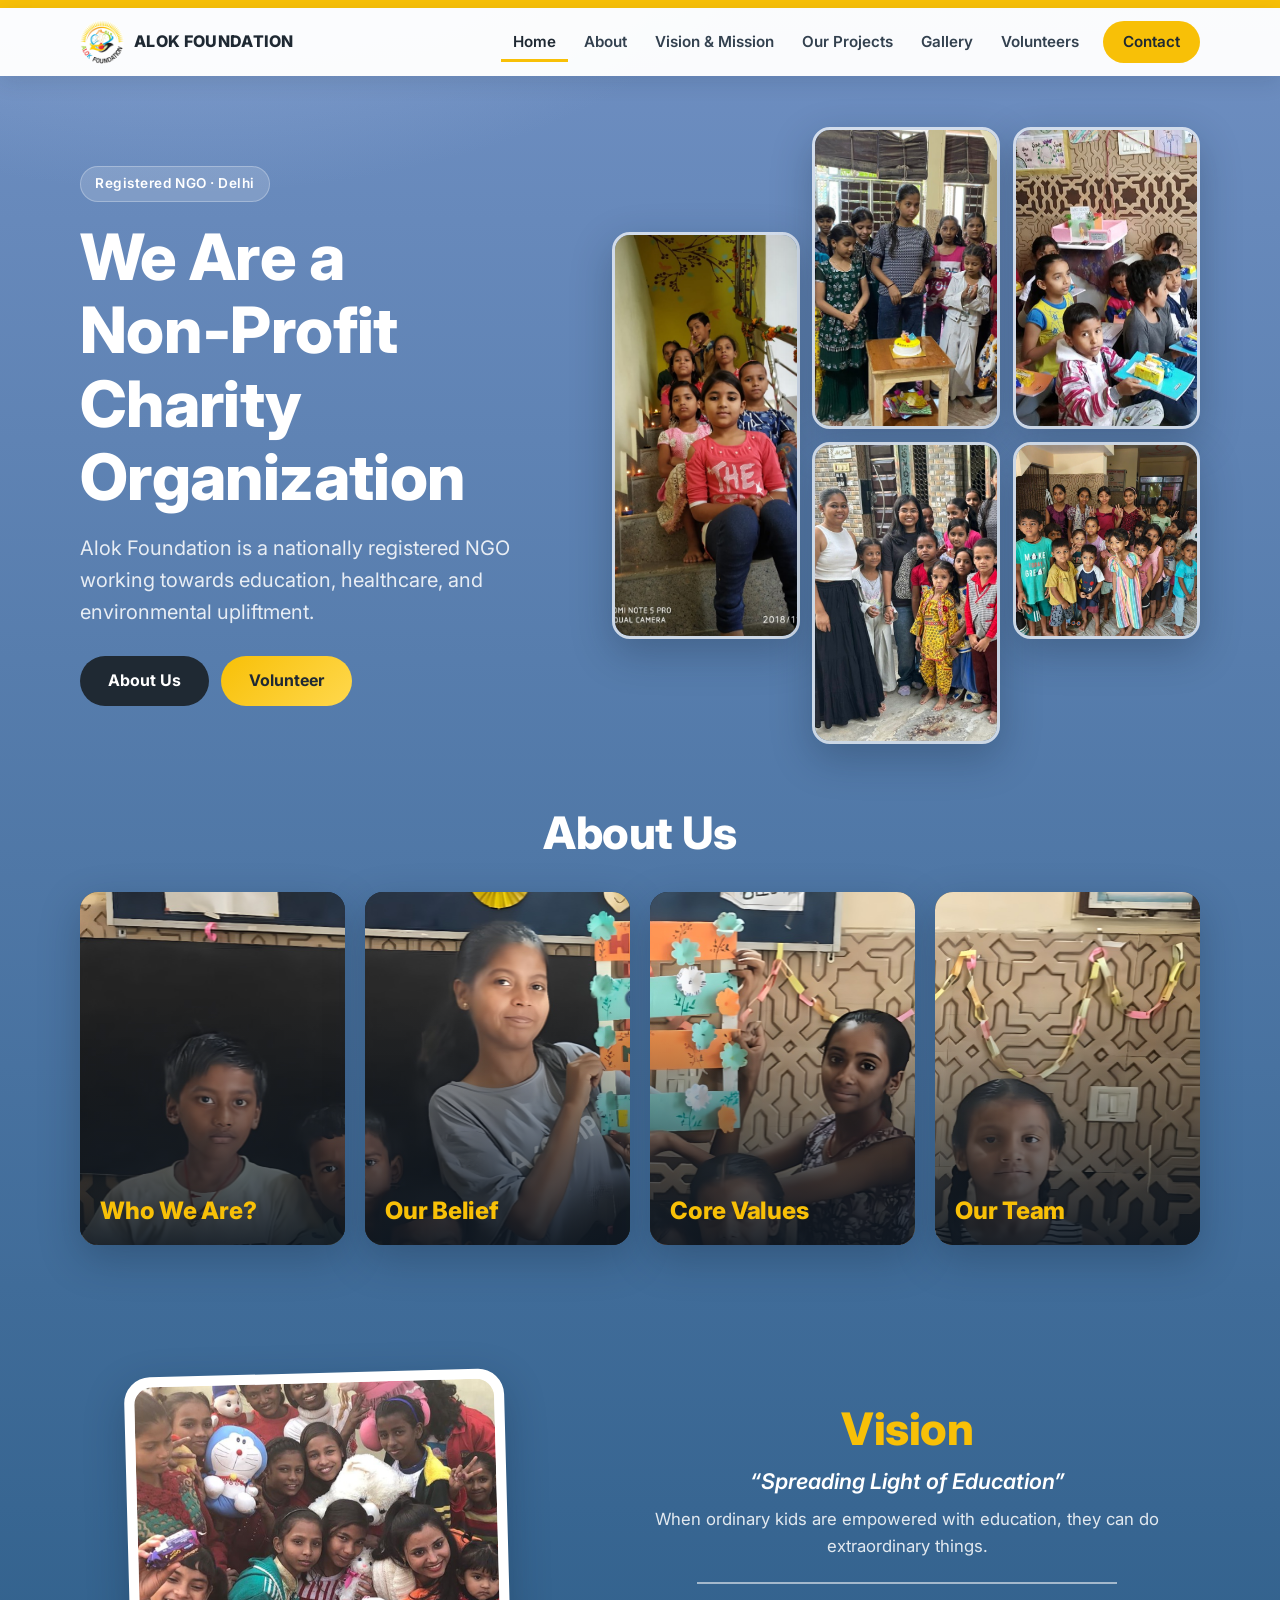
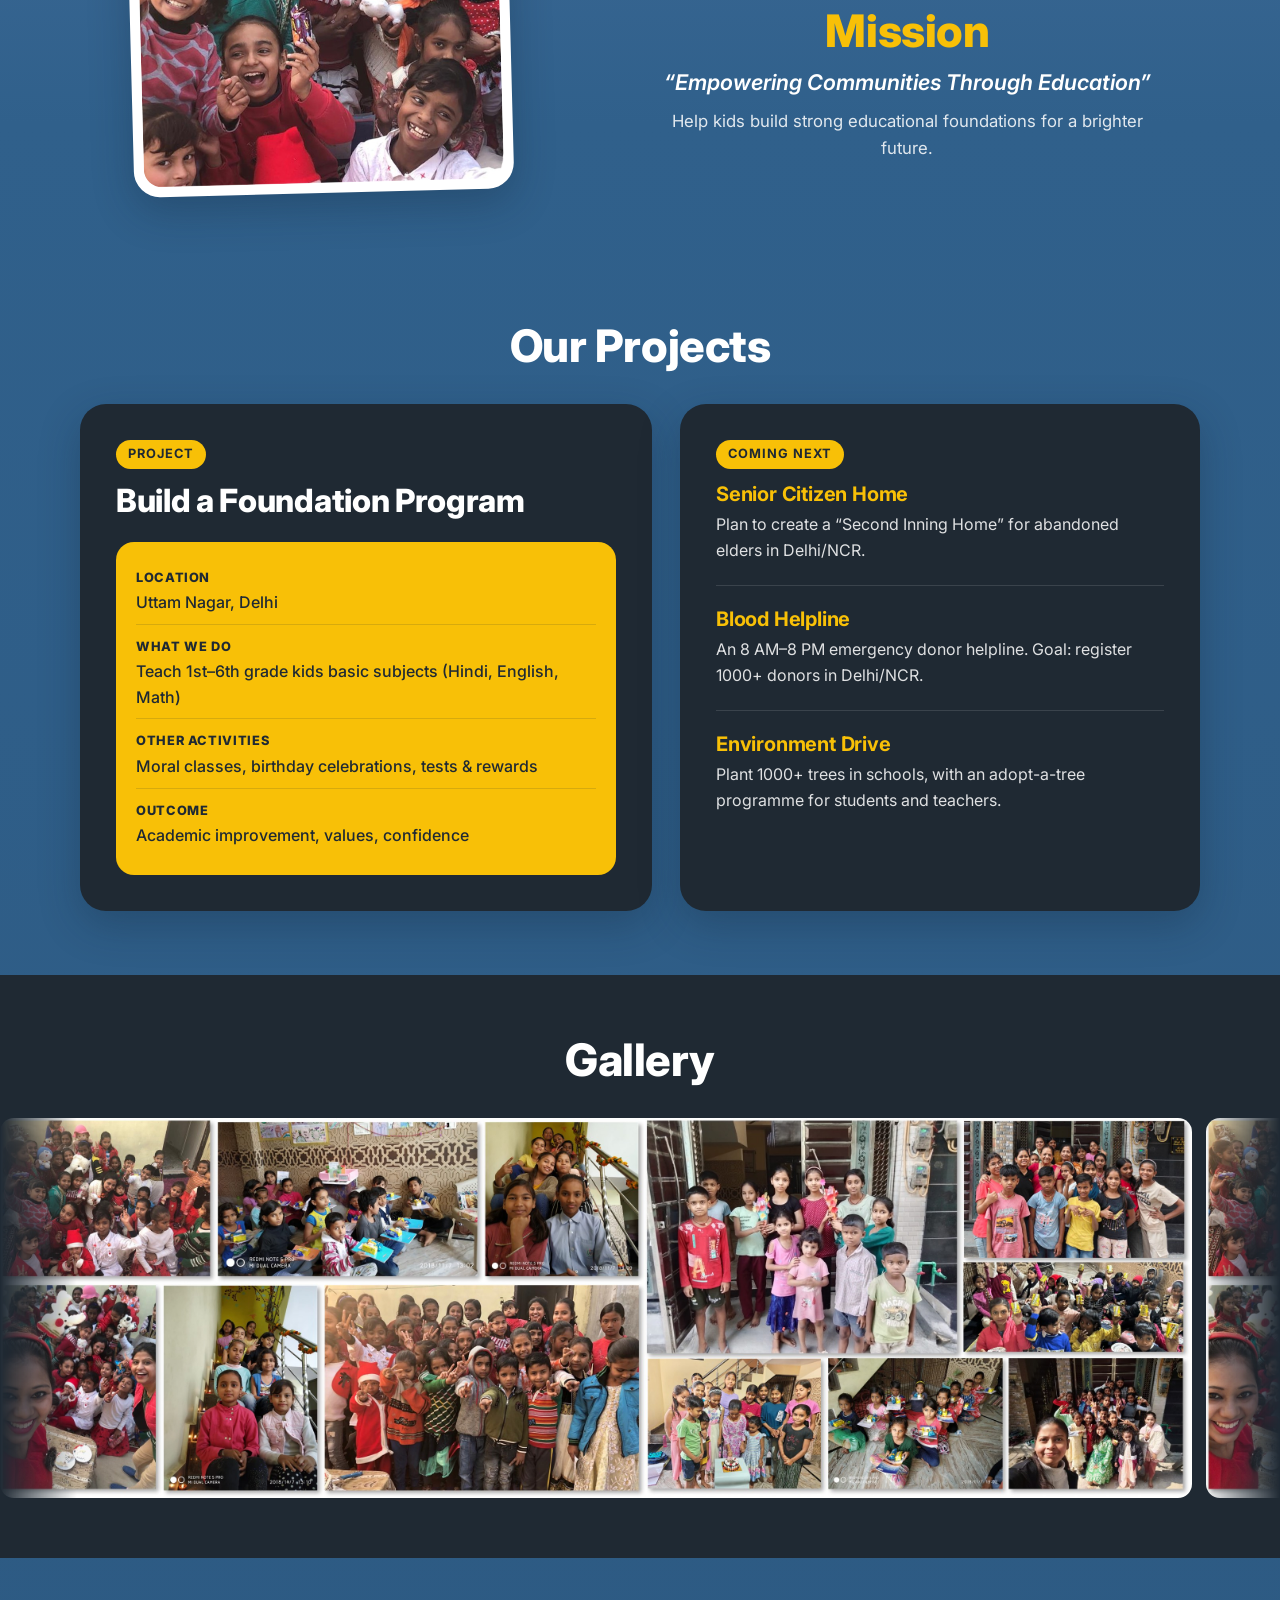
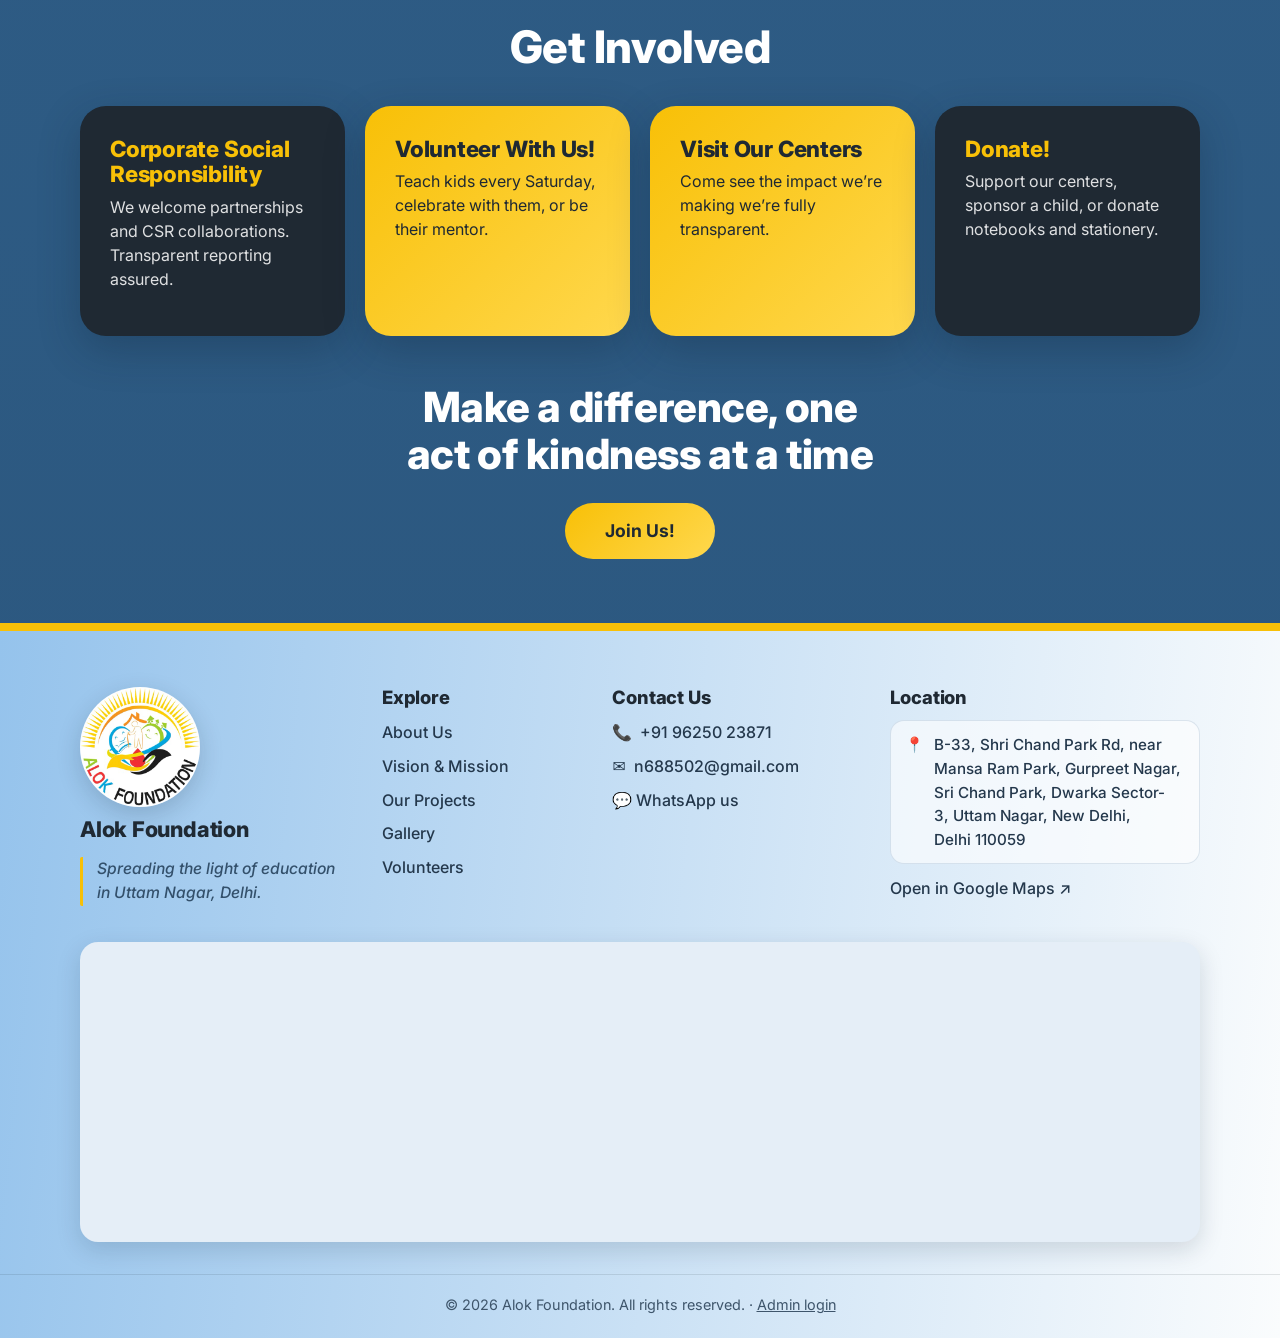
==== commit 0290db7a: "Footer tagline accent (quote bar / fading line); About cards: text while touching, no icons Co-Autho" ====
--- a/index.html
+++ b/index.html
@@ -269,16 +269,20 @@
       window.addEventListener('resize', function () { if (window.innerWidth > 960) setOpen(false); });
       document.getElementById('year').textContent = new Date().getFullYear();
 
-      // About cards: text appears on hover (laptop) or on tap (phone); tap again to hide.
+      // About cards: text appears on hover (laptop), or while a finger rests on the card (phone).
+      // A scroll that merely passes over a card doesn't flash its text.
       [].slice.call(document.querySelectorAll('.about-card')).forEach(function (card) {
-        card.setAttribute('tabindex', '0');
-        card.addEventListener('click', function (e) {
-          if (document.body.classList.contains('ae-editing')) return; // editing texts: don't toggle
-          if (window.matchMedia('(hover: hover)').matches) return;
-          var open = !card.classList.contains('open');
-          document.querySelectorAll('.about-card.open').forEach(function (c) { c.classList.remove('open'); });
-          card.classList.toggle('open', open);
-        });
+        var timer = null, startY = 0;
+        function close() { clearTimeout(timer); card.classList.remove('open'); }
+        card.addEventListener('touchstart', function (e) {
+          if (document.body.classList.contains('ae-editing')) return; // editing texts: leave the card alone
+          startY = e.touches[0].clientY;
+          timer = setTimeout(function () { card.classList.add('open'); }, 120);
+        }, { passive: true });
+        card.addEventListener('touchmove', function (e) { if (Math.abs(e.touches[0].clientY - startY) > 10) close(); }, { passive: true });
+        card.addEventListener('touchend', close);
+        card.addEventListener('touchcancel', close);
+        card.addEventListener('contextmenu', function (e) { if (card.classList.contains('open')) e.preventDefault(); });
       });
 
       // Highlight the menu item of the section on screen (and right away when a menu item is clicked).
--- a/site.css
+++ b/site.css
@@ -163,9 +163,7 @@
 .about-card { cursor: pointer; }
 .about-card:focus-visible { outline: 3px solid var(--yellow); outline-offset: 3px; }
 @media (hover: none) {
-  .about-body h3 { display: flex; align-items: center; justify-content: space-between; gap: 8px; }
-  .about-body h3::after { content: "+"; flex-shrink: 0; display: grid; place-items: center; width: 24px; height: 24px; border-radius: 50%; background: rgba(255, 255, 255, .9); color: var(--navy); font-size: 18px; line-height: 1; transition: transform .25s ease; }
-  .about-card.open .about-body h3::after { transform: rotate(45deg); }
+  .about-card { -webkit-touch-callout: none; -webkit-user-select: none; user-select: none; -webkit-tap-highlight-color: transparent; }
 }
 
 /* ------------------------------------------------------- vision & mission */
@@ -228,9 +226,10 @@
 .footer-brand img { width: 88px; height: 88px; border-radius: 50%; object-fit: cover; box-shadow: 0 8px 24px rgba(16, 32, 52, .18); flex-shrink: 0; }
 .footer-name { font-size: 1.35rem; font-weight: 800; letter-spacing: -0.01em; color: var(--navy); line-height: 1.2; }
 .footer-tagline { max-width: 20rem; font-size: .98rem; font-weight: 500; font-style: italic; line-height: 1.55; color: #33506B; text-wrap: balance; }
-.footer-tagline::before { content: ""; display: block; width: 36px; height: 3px; margin: 2px auto 10px; border-radius: 2px; background: var(--yellow); }
-.footer-col h3 { font-size: 1.15rem; font-weight: 800; margin-bottom: 14px; padding-bottom: 8px; position: relative; }
-.footer-col h3::after { content: ""; position: absolute; left: 0; bottom: 0; width: 28px; height: 3px; border-radius: 2px; background: var(--yellow); }
+/* Phones (centred): a short yellow line that fades out at both ends, above the tagline. */
+.footer-tagline::before { content: ""; display: block; width: 64px; height: 3px; margin: 4px auto 12px; border-radius: 3px; background: linear-gradient(90deg, rgba(248, 192, 7, 0), var(--yellow) 30%, var(--yellow) 70%, rgba(248, 192, 7, 0)); }
+
+.footer-col h3 { font-size: 1.15rem; font-weight: 800; margin-bottom: 12px; }
 .footer-col ul { list-style: none; margin: 0; padding: 0; display: grid; gap: 8px; }
 .footer-col a { text-decoration: none; font-weight: 500; color: #24384C; overflow-wrap: anywhere; }
 .footer-col a:hover { color: var(--blue); text-decoration: underline; }
@@ -243,7 +242,9 @@
 @media (min-width: 900px) {
   .footer-grid { grid-template-columns: 1.1fr .8fr 1fr 1.3fr; gap: 40px; align-items: start; }
   .footer-brand { grid-column: auto; align-items: flex-start; text-align: left; }
-  .footer-tagline::before { margin-left: 0; }
+  /* Laptops: the tagline reads like a quote, with a slim yellow bar beside it. */
+  .footer-tagline { padding-left: 14px; border-left: 3px solid var(--yellow); border-radius: 2px; margin-top: 4px; }
+  .footer-tagline::before { display: none; }
   .footer-brand img { width: 120px; height: 120px; }
   .footer-map { grid-column: auto; }
 }
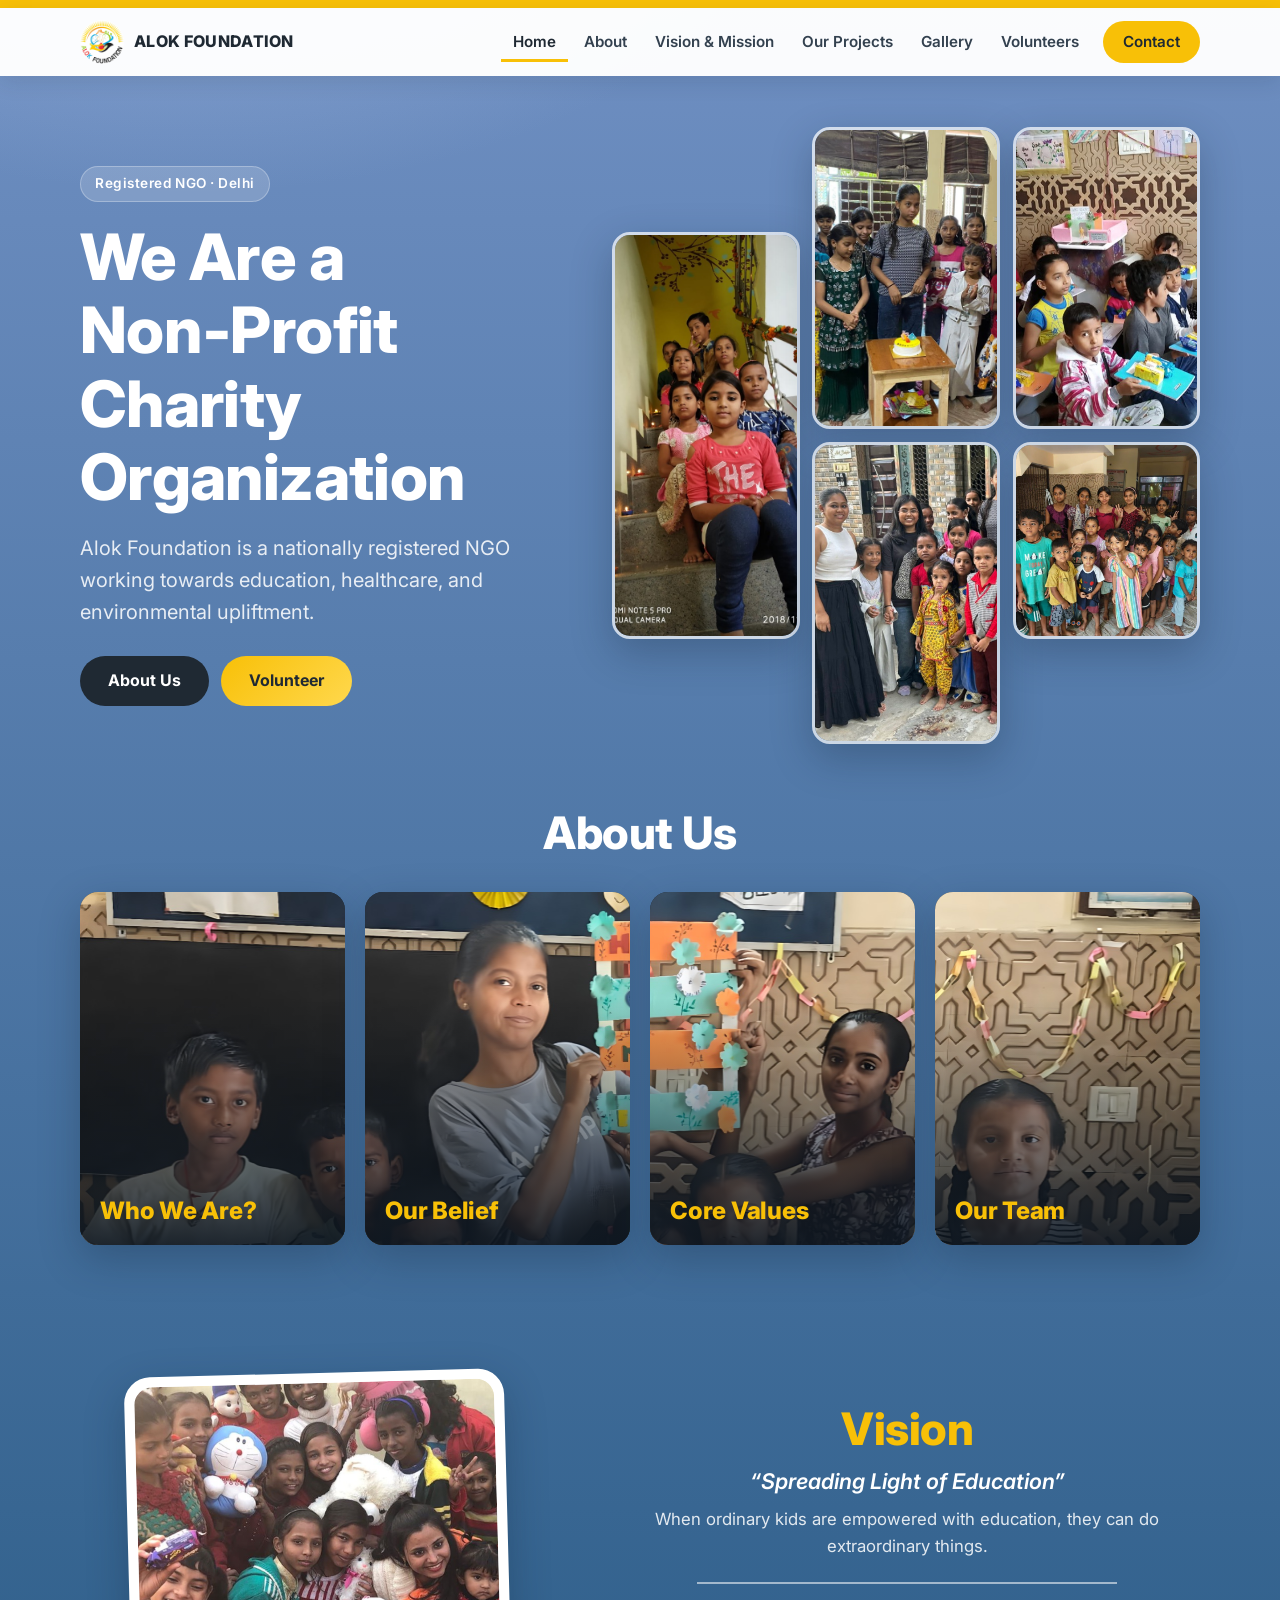
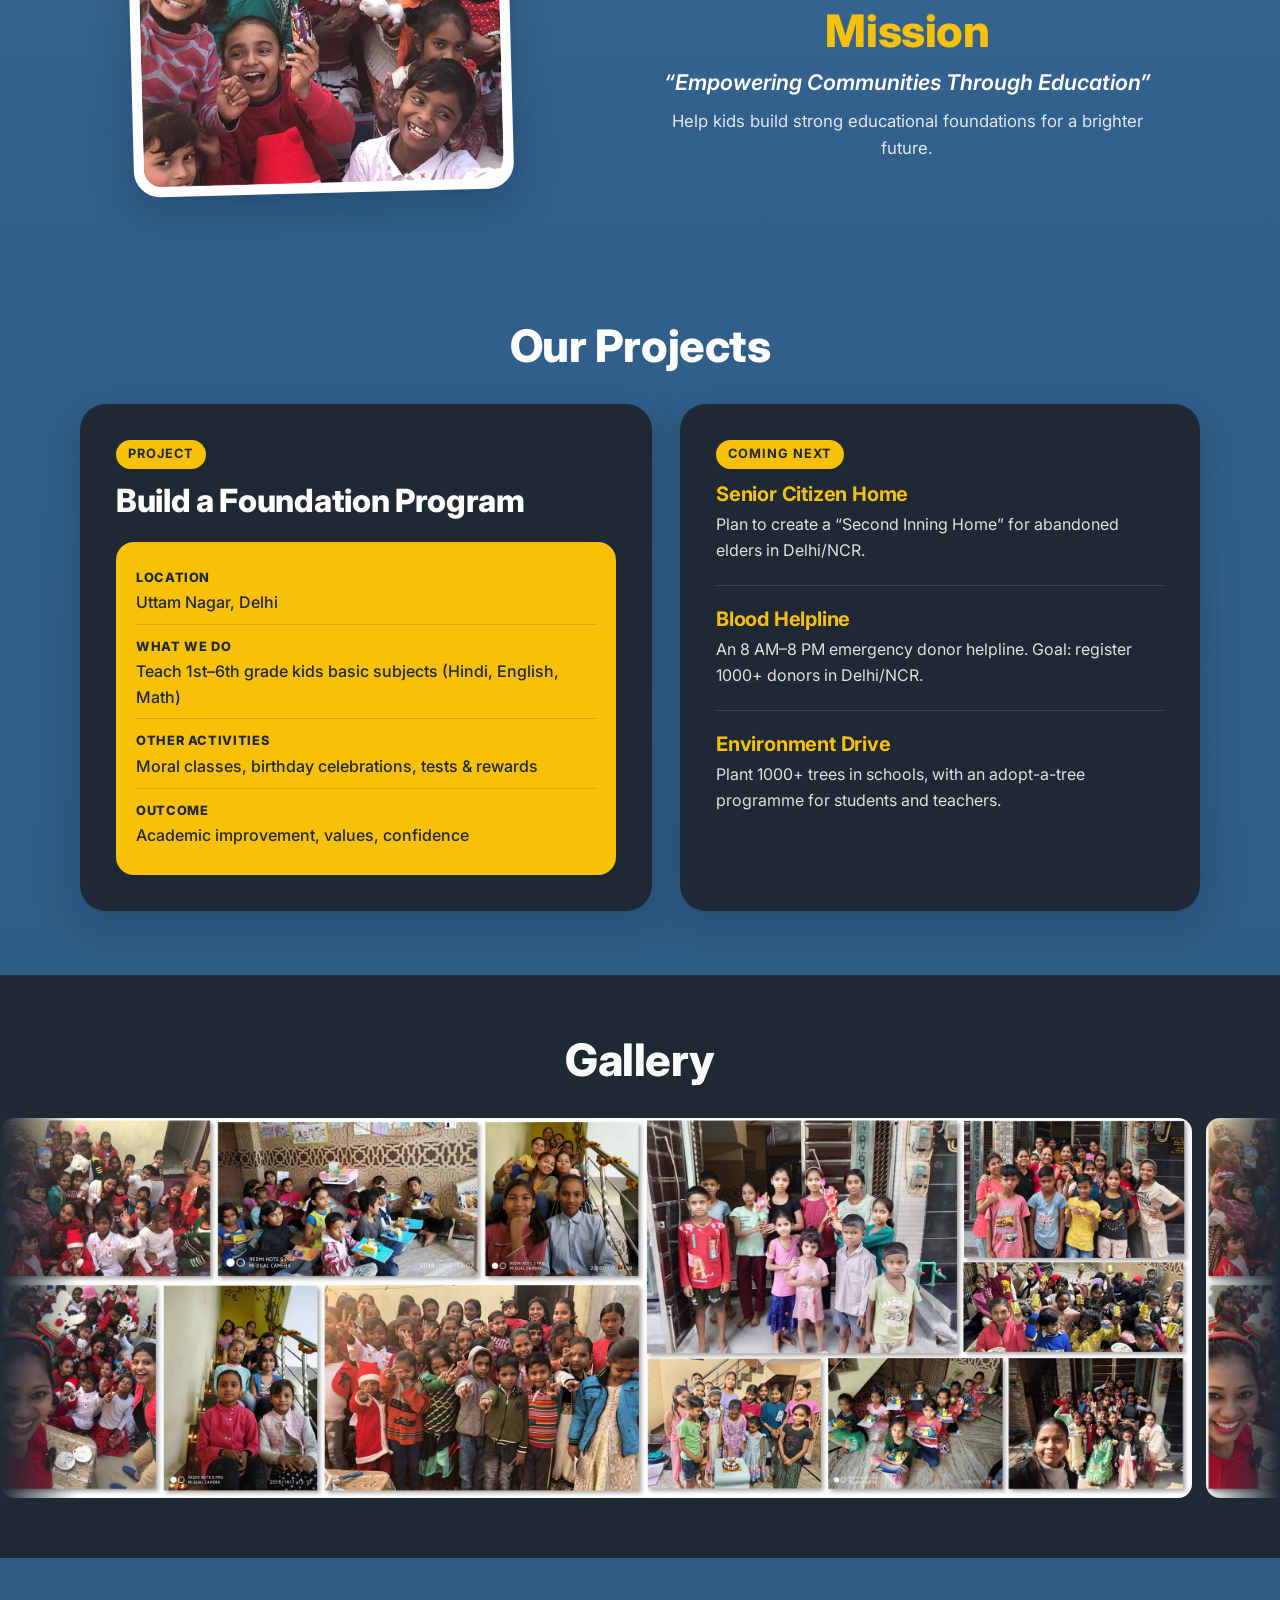
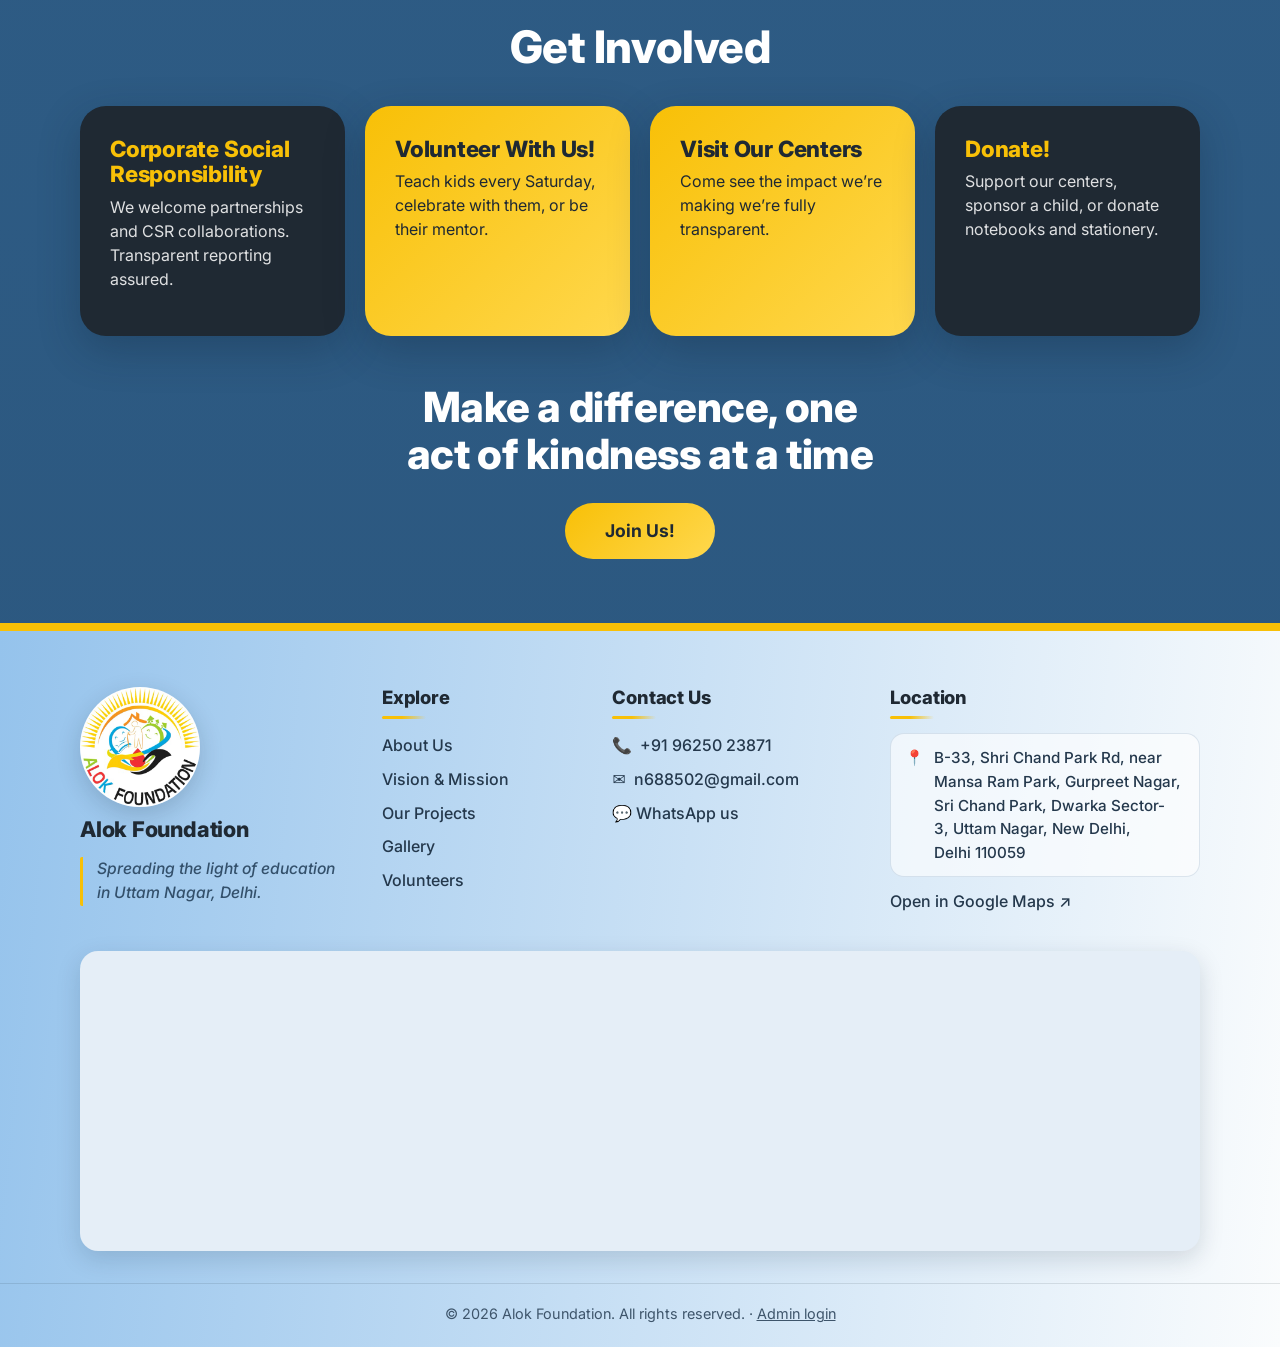
==== commit 4dac16df: "About cards on phones: tap to show, tap again to hide; soft underline under footer headings Co-Autho" ====
--- a/index.html
+++ b/index.html
@@ -269,20 +269,20 @@
       window.addEventListener('resize', function () { if (window.innerWidth > 960) setOpen(false); });
       document.getElementById('year').textContent = new Date().getFullYear();
 
-      // About cards: text appears on hover (laptop), or while a finger rests on the card (phone).
-      // A scroll that merely passes over a card doesn't flash its text.
+      // About cards: text appears on hover (laptop) or when a card is tapped (phone); tap again to hide.
       [].slice.call(document.querySelectorAll('.about-card')).forEach(function (card) {
-        var timer = null, startY = 0;
-        function close() { clearTimeout(timer); card.classList.remove('open'); }
-        card.addEventListener('touchstart', function (e) {
+        card.setAttribute('tabindex', '0');
+        card.addEventListener('click', function () {
           if (document.body.classList.contains('ae-editing')) return; // editing texts: leave the card alone
-          startY = e.touches[0].clientY;
-          timer = setTimeout(function () { card.classList.add('open'); }, 120);
-        }, { passive: true });
-        card.addEventListener('touchmove', function (e) { if (Math.abs(e.touches[0].clientY - startY) > 10) close(); }, { passive: true });
-        card.addEventListener('touchend', close);
-        card.addEventListener('touchcancel', close);
-        card.addEventListener('contextmenu', function (e) { if (card.classList.contains('open')) e.preventDefault(); });
+          if (window.matchMedia('(hover: hover)').matches) return;     // laptops use hover
+          var open = !card.classList.contains('open');
+          document.querySelectorAll('.about-card.open').forEach(function (c) { c.classList.remove('open'); });
+          card.classList.toggle('open', open);
+        });
+      });
+      // Tapping anywhere else closes an open card.
+      document.addEventListener('click', function (e) {
+        if (!e.target.closest('.about-card')) document.querySelectorAll('.about-card.open').forEach(function (c) { c.classList.remove('open'); });
       });
 
       // Highlight the menu item of the section on screen (and right away when a menu item is clicked).
--- a/site.css
+++ b/site.css
@@ -229,7 +229,9 @@
 /* Phones (centred): a short yellow line that fades out at both ends, above the tagline. */
 .footer-tagline::before { content: ""; display: block; width: 64px; height: 3px; margin: 4px auto 12px; border-radius: 3px; background: linear-gradient(90deg, rgba(248, 192, 7, 0), var(--yellow) 30%, var(--yellow) 70%, rgba(248, 192, 7, 0)); }
 
-.footer-col h3 { font-size: 1.15rem; font-weight: 800; margin-bottom: 12px; }
+.footer-col h3 { font-size: 1.15rem; font-weight: 800; margin-bottom: 14px; }
+/* Same soft accent as the tagline: a short yellow line that fades out to the right. */
+.footer-col h3::after { content: ""; display: block; width: 44px; height: 3px; margin-top: 8px; border-radius: 3px; background: linear-gradient(90deg, var(--yellow), var(--yellow) 45%, rgba(248, 192, 7, 0)); }
 .footer-col ul { list-style: none; margin: 0; padding: 0; display: grid; gap: 8px; }
 .footer-col a { text-decoration: none; font-weight: 500; color: #24384C; overflow-wrap: anywhere; }
 .footer-col a:hover { color: var(--blue); text-decoration: underline; }
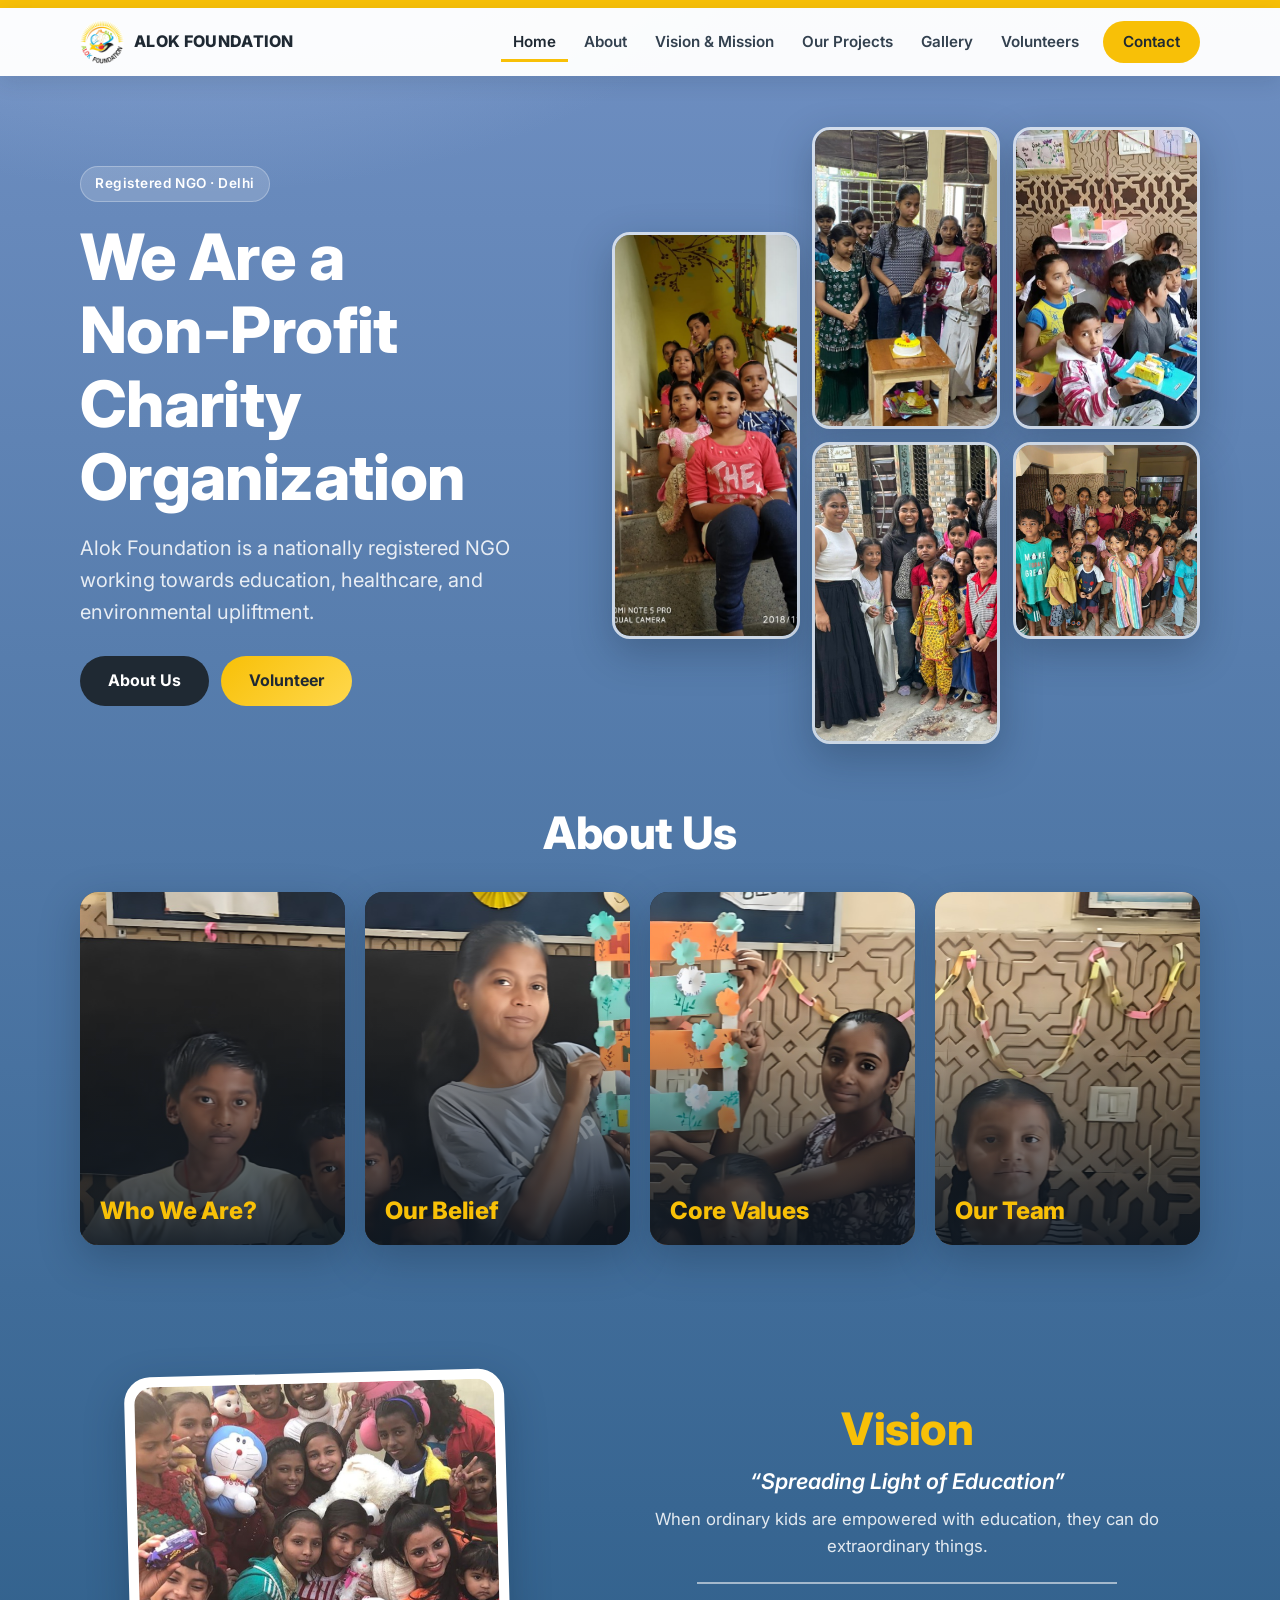
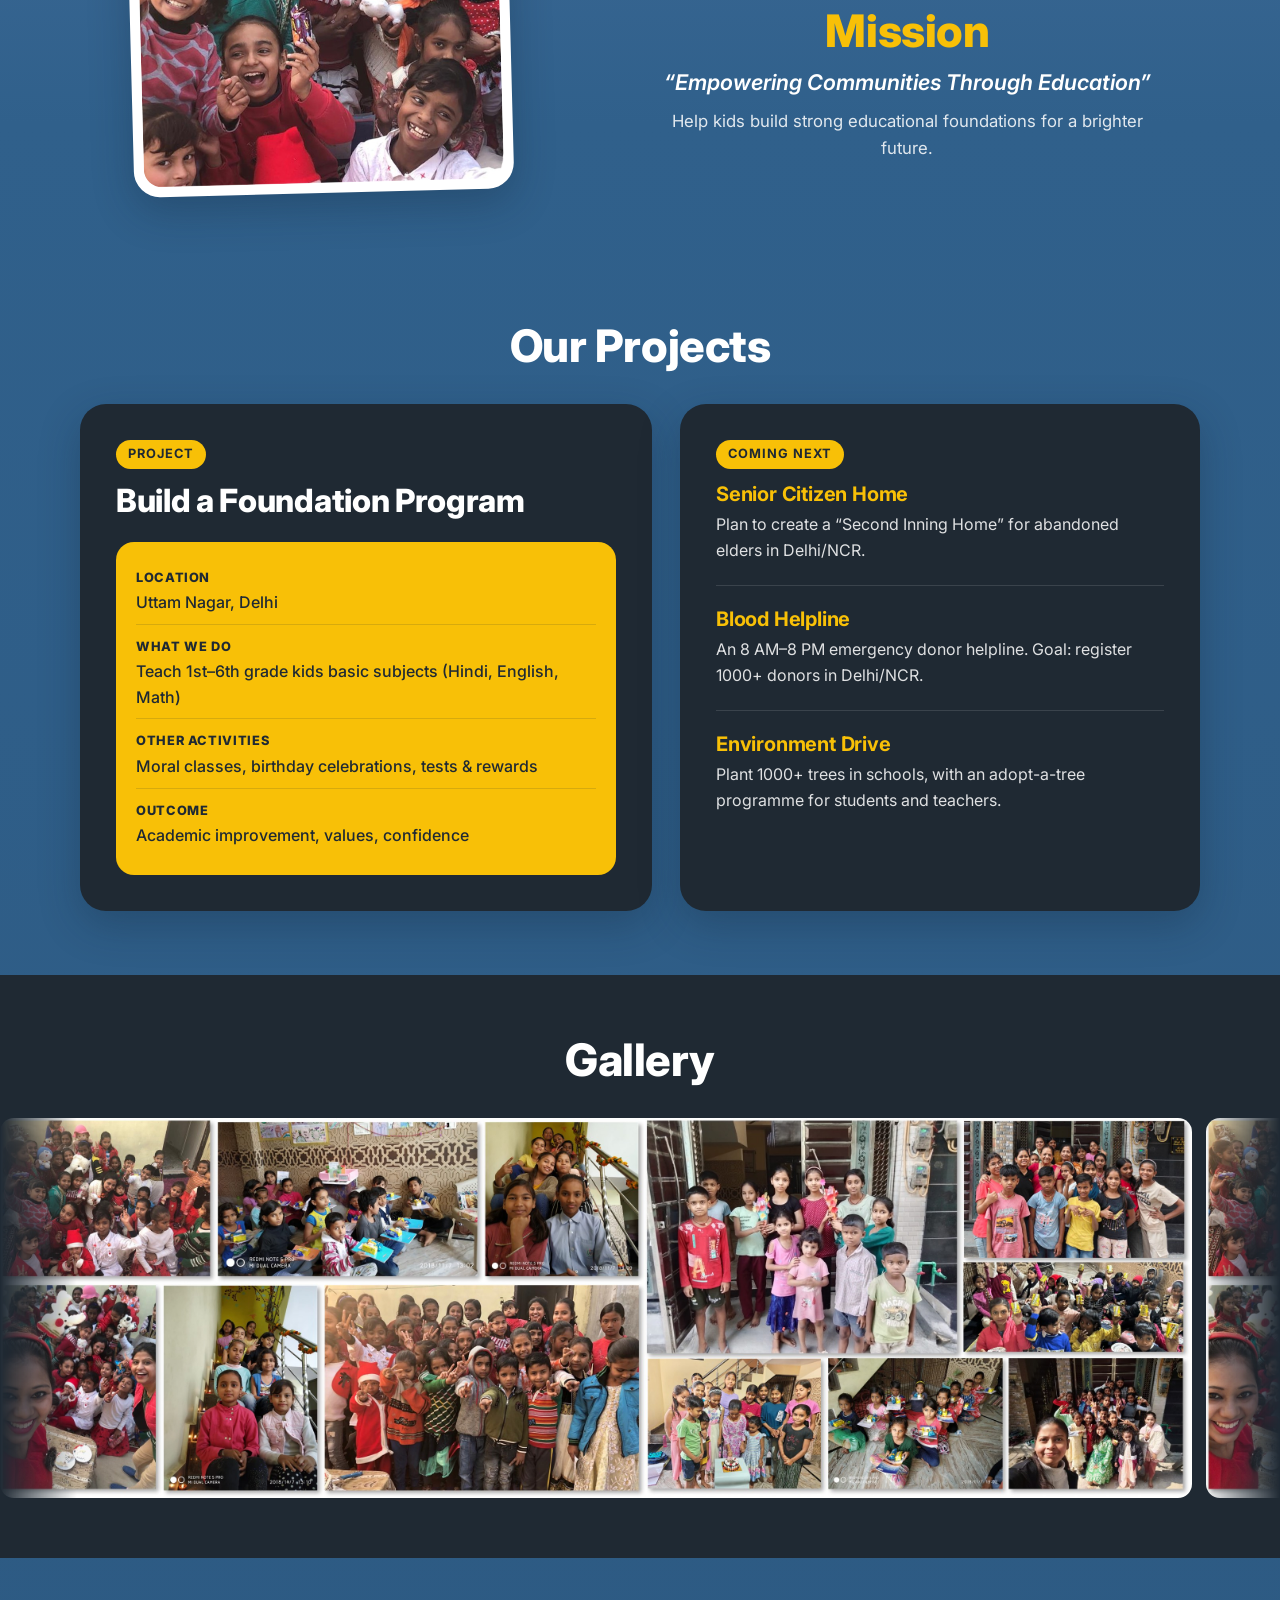
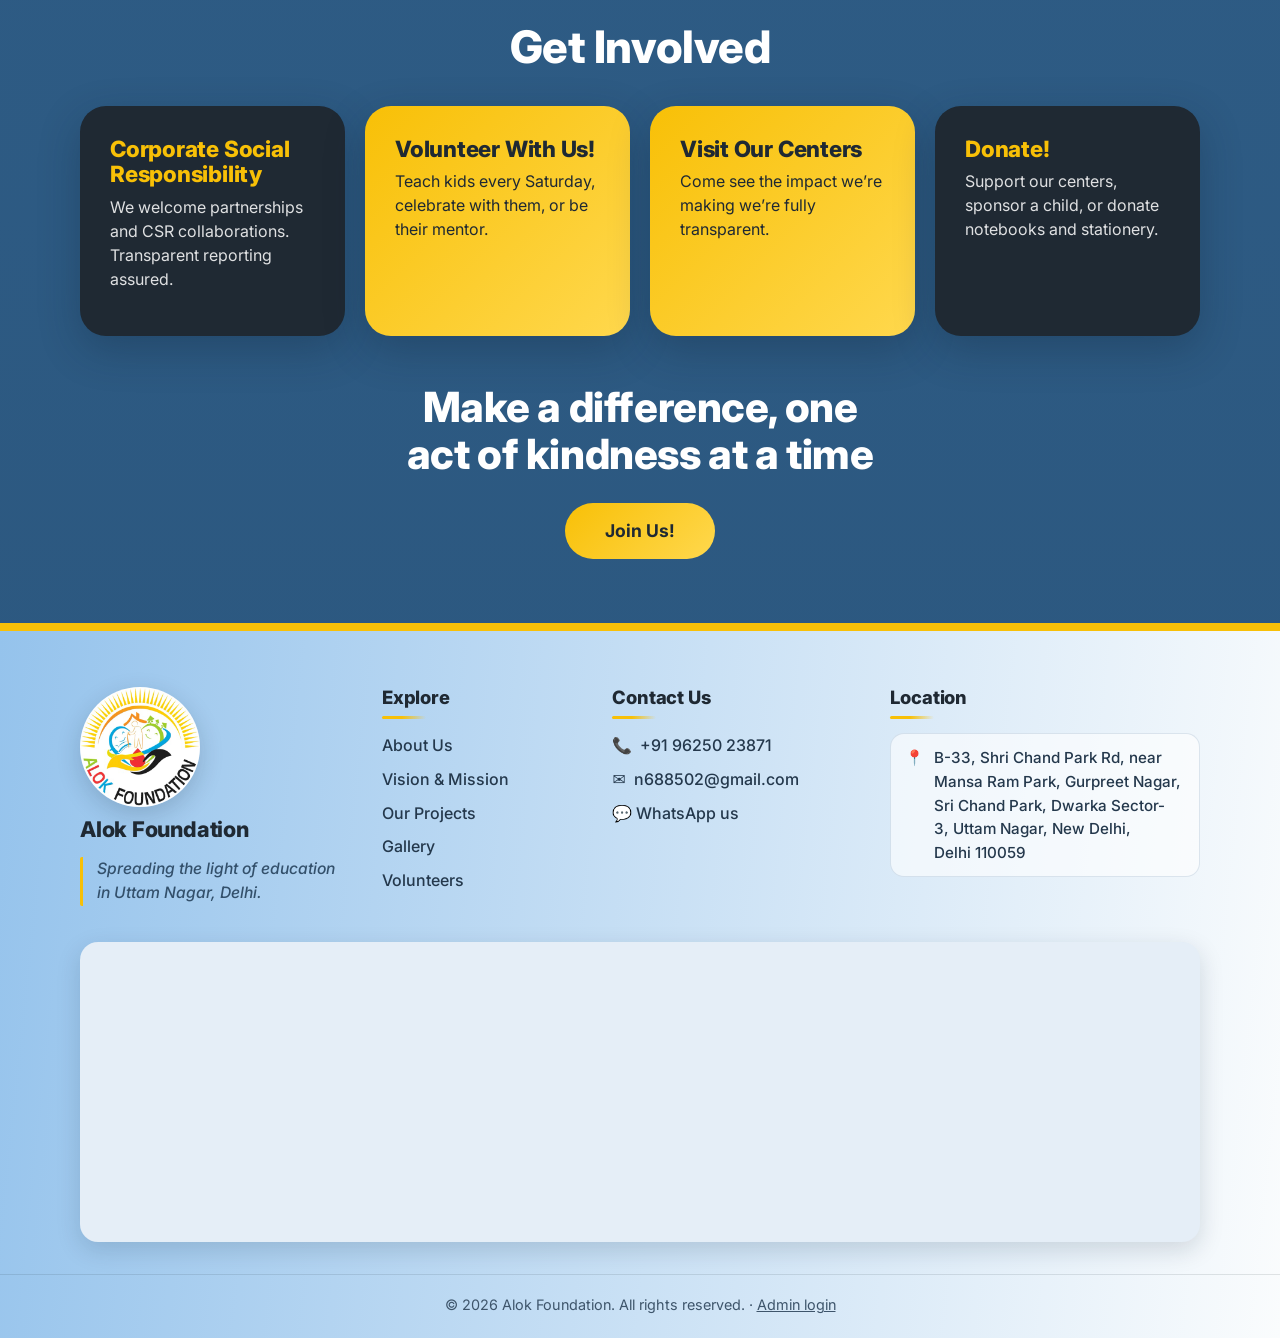
==== commit 49035ca0: "Remove redundant Open in Google Maps link from footer The embedded map already shows the location.  " ====
--- a/index.html
+++ b/index.html
@@ -243,7 +243,6 @@
       <div class="footer-col footer-map">
         <h3 data-edit="locationTitle">Location</h3>
         <div class="footer-address"><span class="pin" aria-hidden="true">📍</span><span data-text="address">B-33, Shri Chand Park Rd, near Mansa Ram Park, Gurpreet Nagar, Sri Chand Park, Dwarka Sector-3, Uttam Nagar, New Delhi, Delhi 110059</span></div>
-        <a class="map-link" data-href="maplink" href="https://maps.google.com/?q=B-33%2C%20Shri%20Chand%20Park%20Rd%2C%20near%20Mansa%20Ram%20Park%2C%20Gurpreet%20Nagar%2C%20Sri%20Chand%20Park%2C%20Dwarka%20Sector-3%2C%20Uttam%20Nagar%2C%20New%20Delhi%2C%20Delhi%20110059" target="_blank" rel="noopener">Open in Google Maps ↗</a>
       </div>
     </div>
     <div class="container footer-mapwide">
--- a/site.css
+++ b/site.css
@@ -238,7 +238,6 @@
 .footer-map { grid-column: 1 / -1; }
 .footer-mapwide { margin-top: clamp(24px, 3vw, 36px); }
 .footer-mapwide iframe { display: block; width: 100%; height: clamp(200px, 26vw, 300px); border: 0; border-radius: var(--radius); box-shadow: 0 8px 24px rgba(16, 32, 52, .15); background: #E5EEF7; }
-.map-link { display: inline-block; margin-top: 2px; font-weight: 600; color: var(--blue); }
 .copyright { text-align: center; font-size: .9rem; color: #3E556B; padding: 18px var(--gutter) 22px; margin-top: clamp(24px, 3vw, 32px); border-top: 1px solid rgba(31, 41, 51, .12); }
 @media (max-width: 520px) { .footer-grid { grid-template-columns: 1fr; } .footer-col a { overflow-wrap: normal; } }
 @media (min-width: 900px) {
